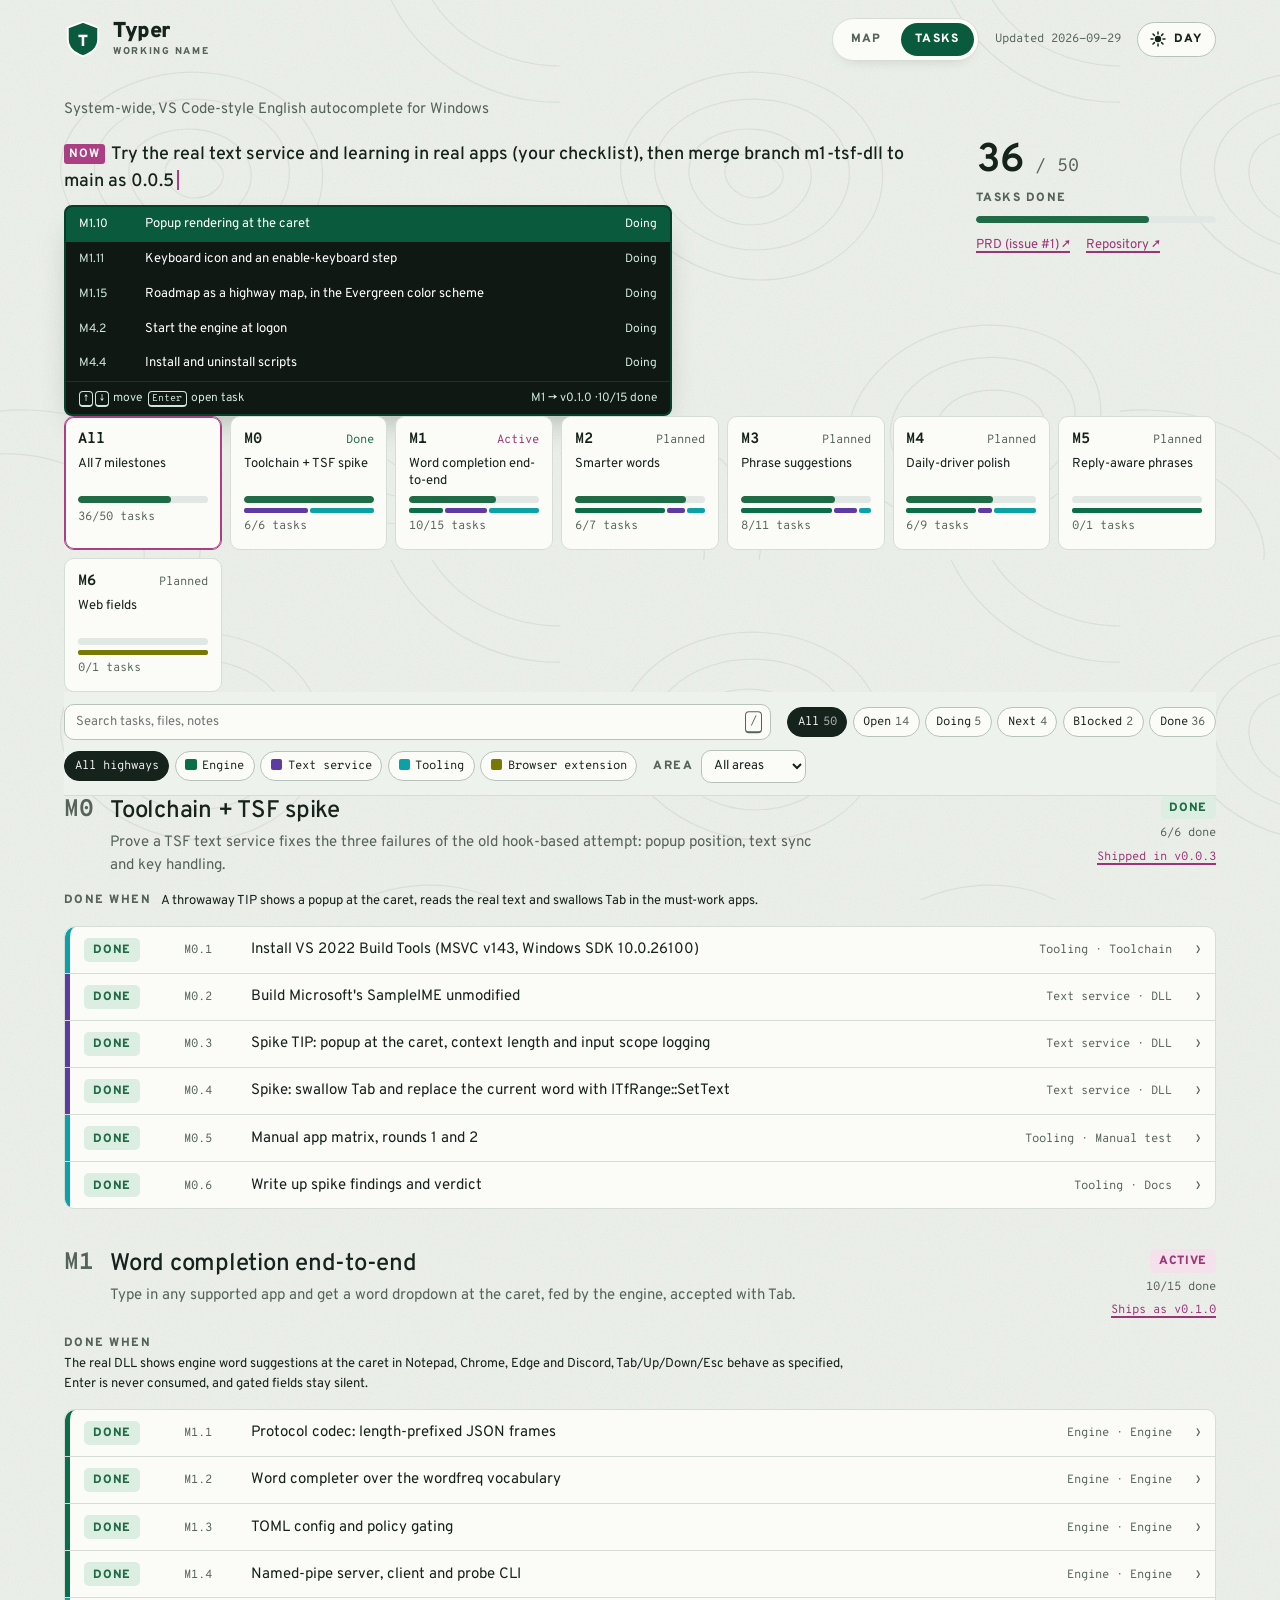
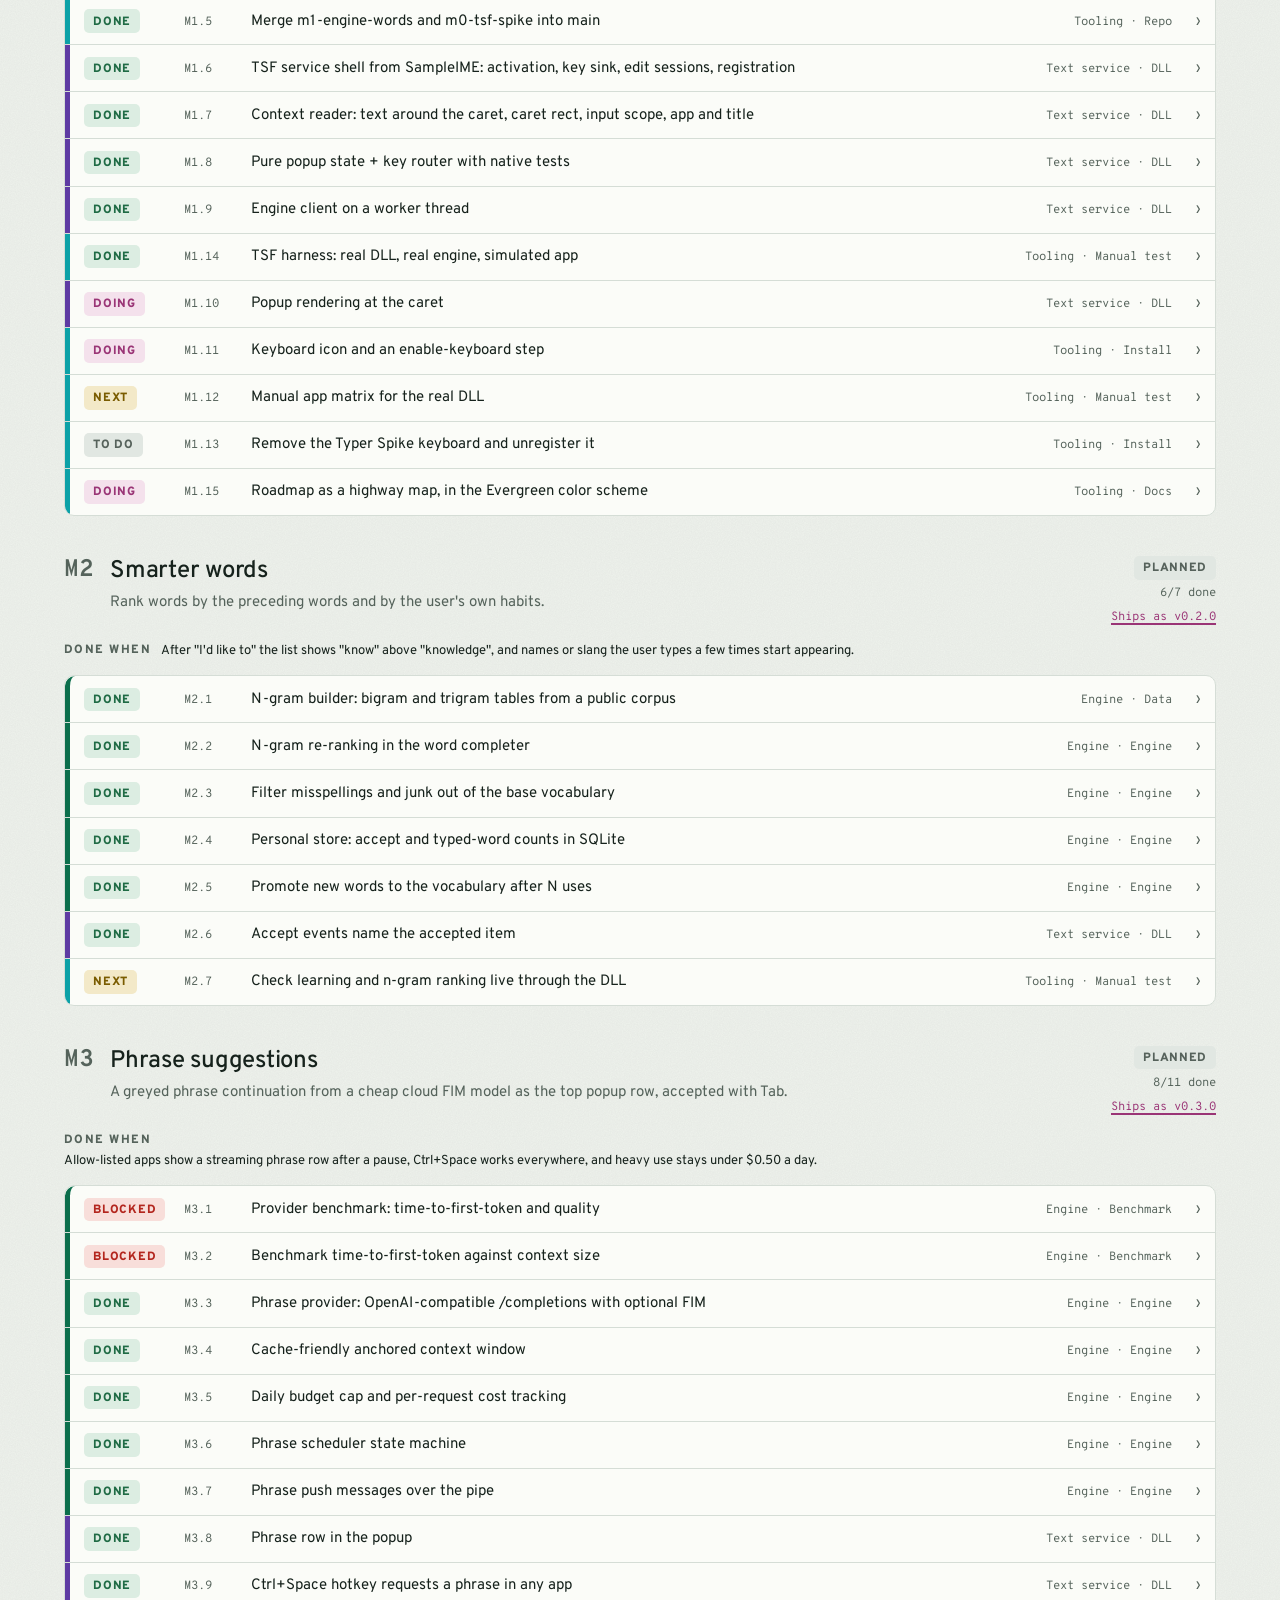
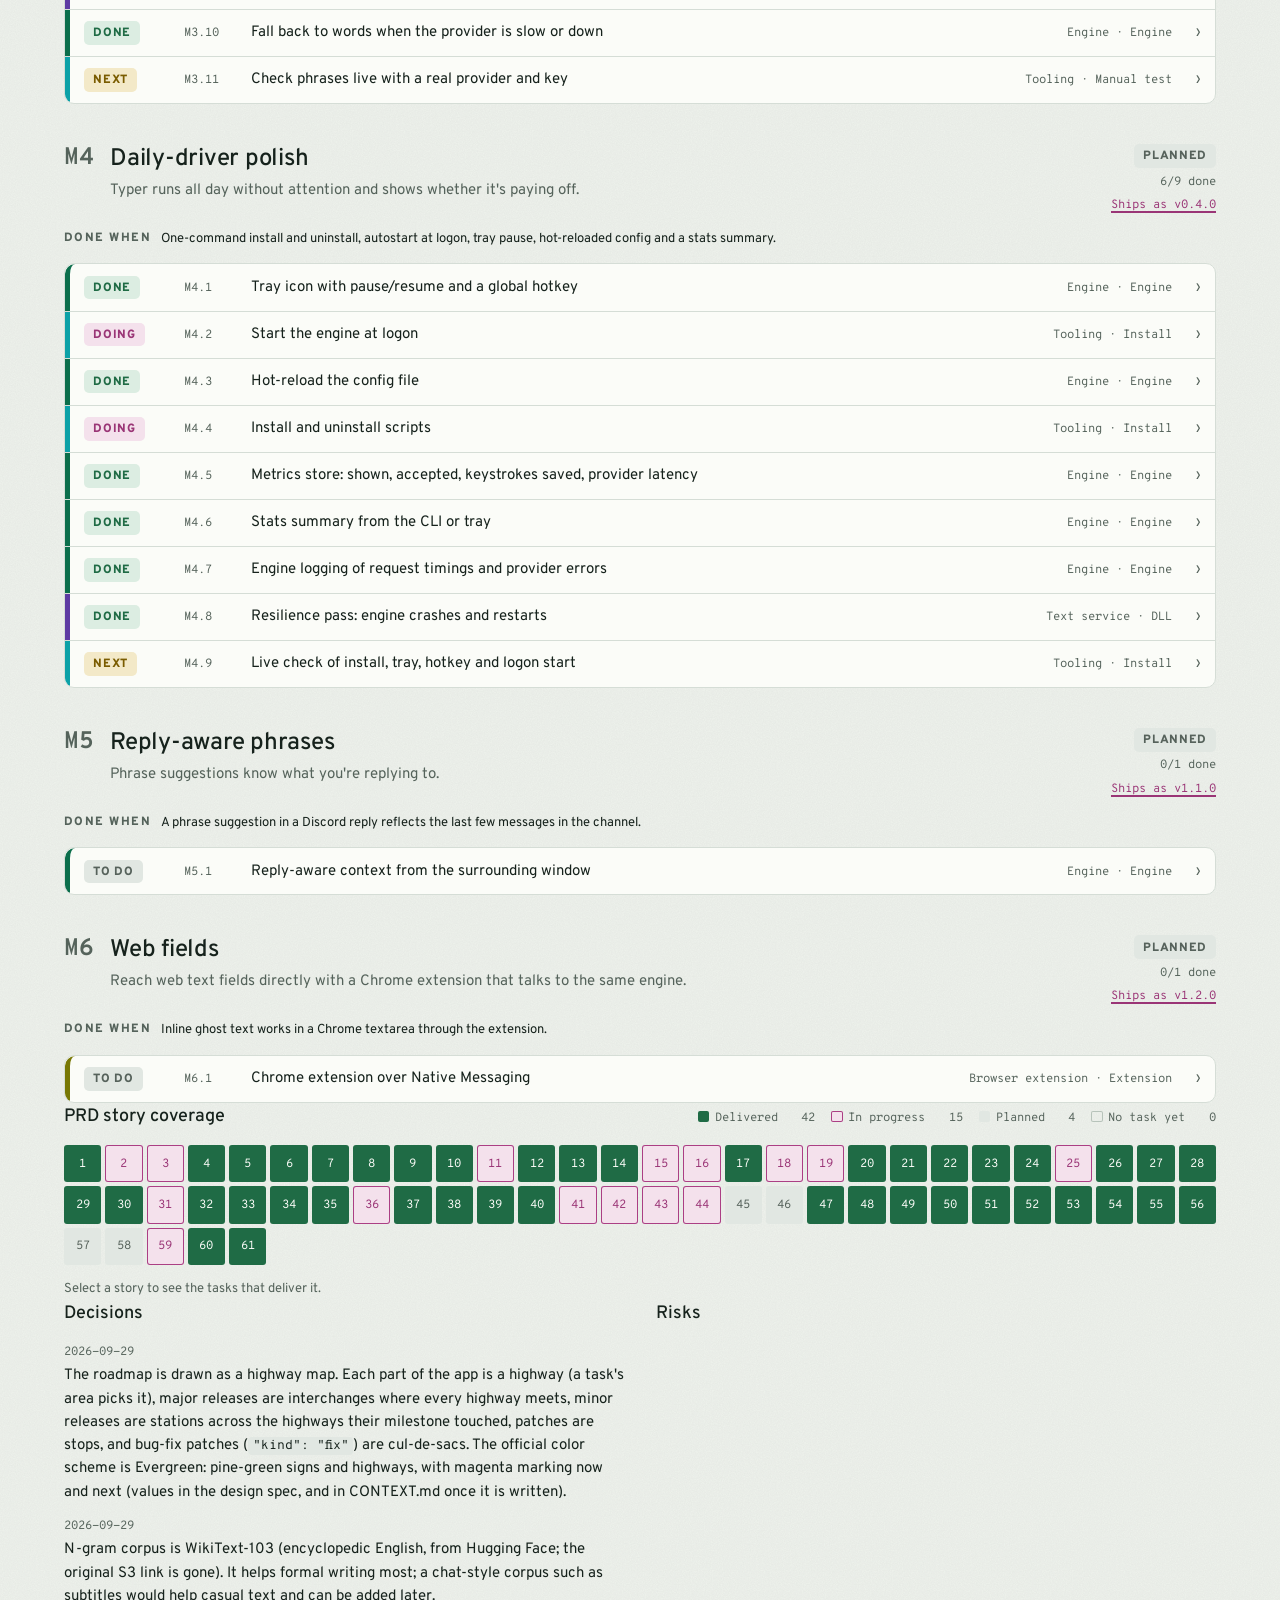
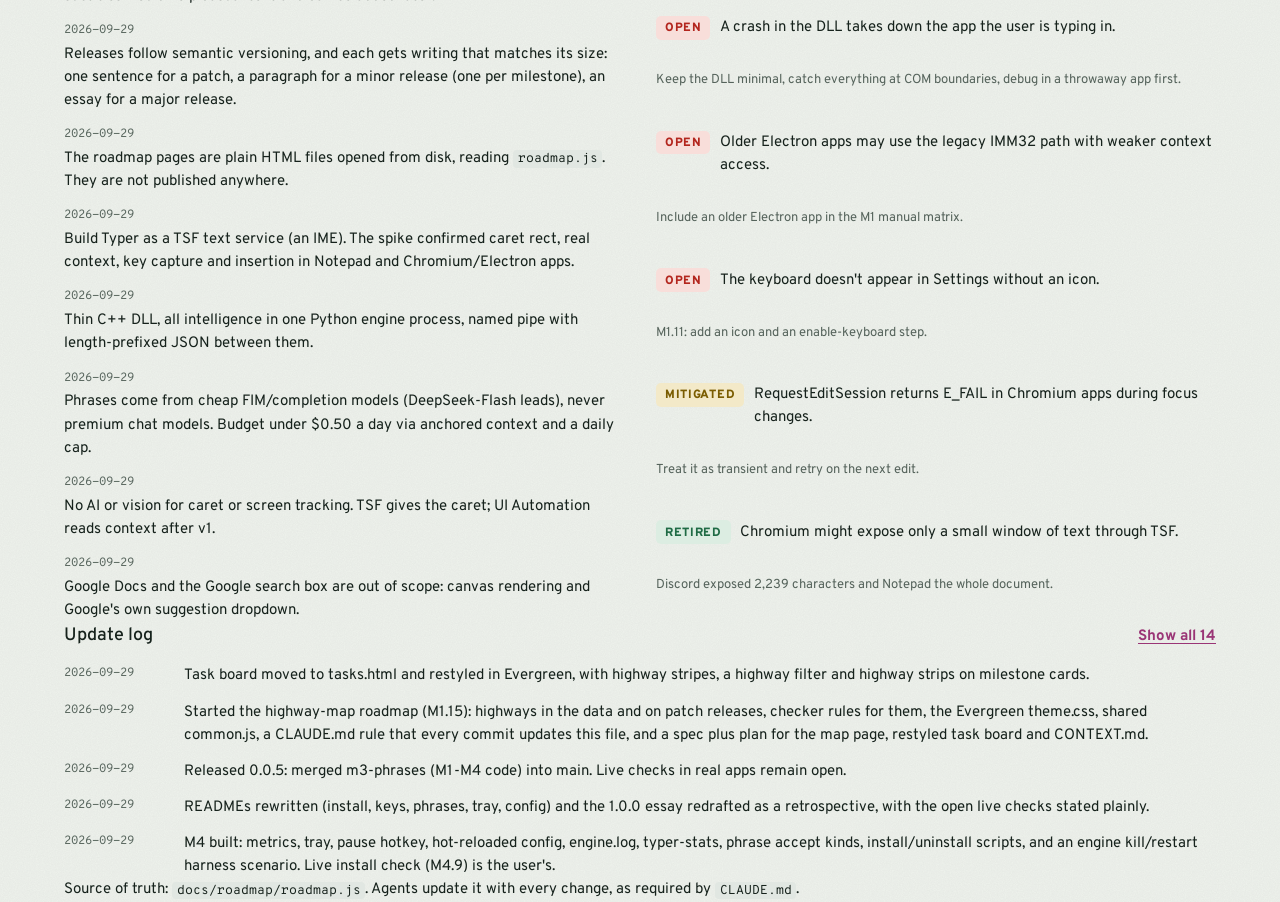
==== docs/roadmap/tasks.html @ 28b57920 "Roadmap: task board moves to tasks.html, restyled in Evergreen Co-Authored-By: Claude Sonnet 5.5 <no" ====
<!doctype html>
<html lang="en">
<head>
<meta charset="utf-8">
<meta name="viewport" content="width=device-width, initial-scale=1">
<title>Typer Tasks</title>
<link rel="preconnect" href="https://fonts.googleapis.com">
<link rel="preconnect" href="https://fonts.gstatic.com" crossorigin>
<link rel="stylesheet" href="https://fonts.googleapis.com/css2?family=Fraunces:ital,opsz,wght@0,9..144,400;0,9..144,600;0,9..144,900;1,9..144,400;1,9..144,600&family=Overpass:ital,wght@0,400;0,600;0,700;0,800;0,900;1,800;1,900&family=Overpass+Mono:wght@400;600;700&display=swap">
<link rel="stylesheet" href="theme.css">
<style>
/* Layout: a caret line with a candidate-window popup ("what's next"), a milestone track that filters,
   sticky filters, milestone sections with expandable tasks, PRD story coverage, decisions/risks, update log. */

/* Hero */
.hero { display: grid; gap: 1.25rem; }
.tagline { color: var(--muted); max-width: 40rem; }
.hero-grid { display: grid; gap: 1.5rem; align-items: start; }
@media (min-width: 860px) { .hero-grid { grid-template-columns: minmax(0, 1fr) 15rem; gap: 3rem; } }
.now { min-width: 0; }
.caret-line { font-family: var(--display); font-size: var(--fs-l); line-height: 1.5; font-weight: 500; }
.now-lbl { display: inline-block; font-size: var(--fs-xs); letter-spacing: .06em; text-transform: uppercase; color: var(--on-accent); background: var(--accent); padding: .1em .45em; border-radius: 3px; margin-right: .5em; vertical-align: .2em; font-weight: 700; }
.caret { display: inline-block; width: 2px; height: 1.1em; background: var(--accent); vertical-align: -.18em; margin-left: 3px; animation: blink 1.06s steps(1) infinite; }
@keyframes blink { 50% { opacity: 0; } }
.pop { margin-top: .6rem; max-width: 38rem; background: var(--vms); color: var(--sign-ink); border: 2px solid var(--sign-deep); border-radius: 8px; box-shadow: 0 14px 32px -14px var(--shadow); font-family: var(--display); font-size: var(--fs-s); overflow: hidden; }
.pop-list { display: grid; }
.pop-row { display: grid; grid-template-columns: 3.4rem minmax(0, 1fr) auto; gap: .75rem; align-items: baseline; width: 100%; padding: .5rem .8rem; border: 0; background: transparent; color: var(--sign-ink); text-align: left; cursor: pointer; line-height: 1.45; }
.pop-row .pop-id, .pop-row .pop-st { color: var(--sign-dim); font-size: var(--fs-xs); }
.pop-row.hl { background: var(--sign); color: var(--sign-ink); }
.pop-row.hl .pop-id, .pop-row.hl .pop-st { color: var(--sign-ink); }
.pop-row:focus-visible { outline: 2px solid var(--sign-ink); outline-offset: -3px; }
.pop-foot { display: flex; flex-wrap: wrap; justify-content: space-between; gap: .25rem 1rem; padding: .4rem .8rem; border-top: 1px solid var(--sign-deep); color: var(--sign-dim); font-size: var(--fs-xs); }
.pop-foot kbd { margin-right: .15em; }
.pop-empty { padding: .6rem .8rem; color: var(--sign-dim); }
.overall { display: grid; gap: .5rem; }
.big { font-family: var(--mono); font-size: 2.5rem; font-weight: 700; line-height: 1; letter-spacing: -.03em; }
.big .of { font-size: var(--fs-l); color: var(--muted); font-weight: 400; letter-spacing: 0; }
.links { display: flex; flex-wrap: wrap; gap: .25rem 1rem; font-size: var(--fs-s); padding-top: .25rem; }

/* Milestone track */
.track { display: grid; grid-template-columns: repeat(auto-fill, minmax(9.75rem, 1fr)); gap: .5rem; }
.trk { display: grid; gap: .3rem; align-content: start; text-align: left; padding: .7rem .8rem .8rem; background: var(--surface); border: 1px solid var(--line); border-radius: var(--r); cursor: pointer; min-width: 0; }
.trk:hover { border-color: var(--line-strong); }
.trk[aria-pressed="true"] { border-color: var(--accent); box-shadow: inset 0 0 0 1px var(--accent); }
.trk-top { display: flex; justify-content: space-between; align-items: baseline; gap: .5rem; }
.trk-id { font-family: var(--mono); font-weight: 700; font-size: var(--fs-m); }
.trk-st { font-family: var(--mono); font-size: var(--fs-xs); }
.hw-strip { display:flex; gap:2px; height:5px; } .hw-strip i { border-radius:2px; }
.trk-title { font-size: var(--fs-s); line-height: 1.35; min-height: 2.7em; }
.trk-meta { font-family: var(--mono); font-size: var(--fs-xs); color: var(--muted); }
.st-active { color: var(--accent-ink); } .st-done { color: var(--ok); } .st-planned { color: var(--muted); }

/* Filters */
.filters { position: sticky; top: env(safe-area-inset-top, 0px); z-index: 5; background: var(--paper); padding-block: .75rem; border-bottom: 1px solid var(--line); display: flex; flex-wrap: wrap; gap: .6rem 1rem; align-items: center; }
.search { position: relative; flex: 1 1 14rem; min-width: 0; }
.search input { width: 100%; padding: .45rem 2.2rem .45rem .7rem; border: 1px solid var(--line-strong); border-radius: var(--r); background: var(--surface); color: var(--ink); font: inherit; font-size: var(--fs-s); }
.search kbd { position: absolute; right: .6rem; top: 50%; transform: translateY(-50%); color: var(--muted); font-size: var(--fs-xs); pointer-events: none; }
.chips { display: flex; flex-wrap: wrap; gap: .35rem; }
.chip { font-family: var(--mono); font-size: var(--fs-xs); padding: .3rem .6rem; border: 1px solid var(--line-strong); border-radius: 999px; background: var(--surface); cursor: pointer; }
.chip:hover { border-color: var(--muted); }
.chip[aria-pressed="true"] { background: var(--ink); color: var(--paper); border-color: var(--ink); }
.chip .sw { display:inline-block; width:.7rem; height:.7rem; border-radius:2px; margin-right:.35rem; vertical-align:-.05rem; }
.chip .n { opacity: .7; margin-left: .3em; }
.area { display: flex; align-items: center; gap: .5rem; }
.area select { font: inherit; font-size: var(--fs-s); padding: .4rem .5rem; border: 1px solid var(--line-strong); border-radius: var(--r); background: var(--surface); color: var(--ink); }
.story-chip { font-family: var(--mono); font-size: var(--fs-xs); display: inline-flex; gap: .4rem; align-items: center; padding: .3rem .4rem .3rem .6rem; border-radius: 999px; background: var(--accent-soft); color: var(--accent-ink); }
.story-chip button { border: 0; background: transparent; color: inherit; cursor: pointer; padding: 0 .2rem; font-size: var(--fs-s); line-height: 1; }

/* Milestone sections and tasks */
#tasks { display: grid; gap: 2.5rem; scroll-margin-top: 6rem; }
.ms { display: grid; gap: .9rem; }
.ms-head { display: grid; grid-template-columns: auto minmax(0, 1fr) auto; gap: .25rem 1rem; align-items: start; }
.ms-id { font-family: var(--mono); font-weight: 700; font-size: var(--fs-xl); line-height: 1.2; color: var(--muted); }
.ms-head h2 { font-family: var(--display); font-size: var(--fs-xl); font-weight: 500; line-height: 1.25; letter-spacing: -.01em; }
.goal { color: var(--muted); max-width: 44rem; margin-top: .3rem; }
.ms-side { display: grid; justify-items: end; gap: .3rem; }
.ms-side .pill { justify-self: end; }
.count, .ver-link { font-family: var(--mono); font-size: var(--fs-xs); color: var(--muted); font-variant-numeric: tabular-nums; }
.ver-link { color: var(--accent-ink); }
.done-when { font-size: var(--fs-s); max-width: 50rem; display: flex; flex-wrap: wrap; gap: .1rem .6rem; }
@media (max-width: 600px) { .ms-head { grid-template-columns: minmax(0, 1fr) auto; } .ms-id { grid-column: 1 / -1; } }
.tasks { list-style: none; margin: 0; padding: 0; background: var(--surface); border: 1px solid var(--line); border-radius: var(--r); overflow: hidden; }
.tasks > li + li { border-top: 1px solid var(--line); }
.task summary { list-style: none; cursor: pointer; display: grid; grid-template-columns: 5.4rem 3.4rem minmax(0, 1fr) auto 1rem; grid-template-areas: "pill id title area chev"; gap: .8rem; align-items: baseline; padding: .7rem .9rem; }
.task summary::-webkit-details-marker { display: none; }
.task summary:hover { background: var(--paper); }
.task summary:focus-visible { outline-offset: -3px; }
.task .pill { grid-area: pill; }
.t-id { grid-area: id; font-family: var(--mono); font-size: var(--fs-xs); color: var(--muted); }
.t-title { grid-area: title; min-width: 0; }
.t-area { grid-area: area; font-family: var(--mono); font-size: var(--fs-xs); color: var(--muted); white-space: nowrap; }
.chev { grid-area: chev; color: var(--muted); font-family: var(--display); transition: transform .15s ease; justify-self: end; }
.task[open] .chev { transform: rotate(90deg); }
.task[open] summary .t-title { font-weight: 700; }
.task.is-dropped .t-title { text-decoration: line-through; color: var(--muted); }
@media (max-width: 600px) {
  .task summary { grid-template-columns: auto auto minmax(0, 1fr) 1rem; grid-template-areas: "pill id area chev" "title title title title"; row-gap: .35rem; }
  .t-area { justify-self: end; }
}
.task { border-left: 5px solid var(--hw); }
.tasks > li:first-child .task { border-top-left-radius: var(--r); }
.t-body { display: grid; gap: .7rem; padding: .1rem .9rem 1rem; margin-left: calc(5.4rem + .8rem); max-width: 48rem; }
@media (max-width: 600px) { .t-body { margin-left: 0; } }
.t-row { display: grid; gap: .3rem; }
.st-list { list-style: none; margin: 0; padding: 0; display: grid; gap: .2rem; font-size: var(--fs-s); }
.st-link { border: 0; background: transparent; color: var(--accent-ink); cursor: pointer; padding: 0; font-family: var(--mono); font-size: var(--fs-xs); text-decoration: underline; text-underline-offset: 2px; }
.refs { display: flex; flex-wrap: wrap; gap: .35rem; font-size: var(--fs-s); }
.empty { padding: 1.5rem; background: var(--surface); border: 1px dashed var(--line-strong); border-radius: var(--r); color: var(--muted); }

/* Coverage */
.block { display: grid; gap: .9rem; }
.block h2 { font-family: var(--display); font-size: var(--fs-l); font-weight: 500; }
.block-head { display: flex; flex-wrap: wrap; justify-content: space-between; align-items: baseline; gap: .5rem 1.5rem; }
.legend { display: flex; flex-wrap: wrap; gap: .3rem 1rem; font-size: var(--fs-xs); color: var(--muted); font-family: var(--mono); }
.legend span::before { content: ""; display: inline-block; width: .7rem; height: .7rem; border-radius: 2px; margin-right: .35rem; vertical-align: -.05rem; }
.lg-done::before { background: var(--ok); } .lg-partial::before { background: var(--accent-soft); box-shadow: inset 0 0 0 1px var(--accent); }
.lg-planned::before { background: var(--todo-soft); } .lg-none::before { box-shadow: inset 0 0 0 1px var(--line-strong); }
.cells { display: grid; grid-template-columns: repeat(auto-fill, minmax(2.25rem, 1fr)); gap: 4px; }
.cell { aspect-ratio: 1; max-width: 100%; border: 0; border-radius: 3px; font-family: var(--mono); font-size: var(--fs-xs); cursor: pointer; font-variant-numeric: tabular-nums; }
.c-done { background: var(--ok); color: var(--surface); }
.c-partial { background: var(--accent-soft); color: var(--accent-ink); box-shadow: inset 0 0 0 1px var(--accent); }
.c-planned { background: var(--todo-soft); color: var(--todo); }
.c-none { background: transparent; color: var(--muted); box-shadow: inset 0 0 0 1px var(--line-strong); }
.cell.sel { outline: 2px solid var(--ink); outline-offset: 1px; }
.cell-info { font-size: var(--fs-s); min-height: 1.6em; color: var(--muted); }
.cell-info strong { color: var(--ink); }

/* Decisions, risks, log */
.two { display: grid; gap: 2rem; }
@media (min-width: 860px) { .two { grid-template-columns: 1fr 1fr; } }
.plain { list-style: none; margin: 0; padding: 0; display: grid; gap: .8rem; }
.plain li { display: grid; gap: .2rem; min-width: 0; }
.plain time { font-family: var(--mono); font-size: var(--fs-xs); color: var(--muted); }
.risk-top { display: flex; gap: .6rem; align-items: baseline; }
.mit { font-size: var(--fs-s); color: var(--muted); }
.log li { grid-template-columns: 6.5rem minmax(0, 1fr); gap: 1rem; }
@media (max-width: 600px) { .log li { grid-template-columns: 1fr; gap: .1rem; } }
</style>
</head>
<body>
<div class="wrap">
  <header class="hero">
    <div class="topbar">
      <a class="brand" href="index.html" aria-label="Typer roadmap, map">
        <svg class="brand-mark" viewBox="0 0 40 40" aria-hidden="true"><path d="M20 2 36 8v12c0 9-7 15-16 18C11 35 4 29 4 20V8Z" style="fill:var(--sign);stroke:var(--sign-ink);stroke-width:2"/><text x="20" y="27" text-anchor="middle" style="fill:var(--sign-ink);font:900 17px var(--display)">T</text></svg>
        <span class="brand-word">Typer<small>working name</small></span>
      </a>
      <div class="topbar-side">
        <nav class="pages" aria-label="Roadmap pages"><a href="index.html">Map</a><a href="tasks.html" aria-current="page">Tasks</a></nav>
        <p class="meta">Updated <time id="updated">…</time></p>
        <button type="button" class="theme-btn" id="theme"></button>
      </div>
    </div>
    <p class="tagline" id="tagline">System-wide, VS Code-style English autocomplete for Windows</p>
    <div class="hero-grid">
      <div class="now">
        <p class="caret-line"><span class="now-lbl">Now</span><span id="now-text">Loading the roadmap</span><span class="caret" aria-hidden="true"></span></p>
        <div class="pop" role="group" aria-label="Up next">
          <div class="pop-list" id="pop-list"><p class="pop-empty">Loading…</p></div>
          <div class="pop-foot"><span><kbd>↑</kbd><kbd>↓</kbd> move &nbsp;<kbd>Enter</kbd> open task</span><span id="pop-ms"></span></div>
        </div>
      </div>
      <aside class="overall" aria-label="Overall progress">
        <p class="big num"><span id="done-n">–</span><span class="of"> / <span id="total-n">–</span></span></p>
        <p class="lbl">Tasks done</p>
        <div class="meter"><i id="overall-bar"></i></div>
        <p class="links"><a id="prd" href="https://github.com/notnotnotnoone/typer/issues/1" target="_blank" rel="noopener">PRD (issue #1) ↗</a><a id="repo" href="https://github.com/notnotnotnoone/typer" target="_blank" rel="noopener">Repository ↗</a></p>
      </aside>
    </div>
  </header>

  <nav class="track" id="track" aria-label="Milestones"></nav>

  <div class="filters" role="search">
    <label class="search"><input id="q" type="search" placeholder="Search tasks, files, notes" autocomplete="off" aria-label="Search tasks"><kbd>/</kbd></label>
    <div class="chips" id="status-chips" aria-label="Filter by status"></div>
    <div class="chips" id="hw-chips" aria-label="Filter by highway"></div>
    <label class="area"><span class="lbl">Area</span><select id="area"></select></label>
    <span id="story-filter"></span>
  </div>

  <main id="tasks" aria-live="polite"><p class="empty">Loading tasks…</p></main>

  <section class="block" aria-labelledby="cov-h">
    <div class="block-head">
      <h2 id="cov-h">PRD story coverage</h2>
      <div class="legend" id="legend"></div>
    </div>
    <div class="cells" id="cells"></div>
    <p class="cell-info" id="cell-info" aria-live="polite">Select a story to see the tasks that deliver it.</p>
  </section>

  <div class="two">
    <section class="block" aria-labelledby="dec-h"><h2 id="dec-h">Decisions</h2><ul class="plain" id="decisions"></ul></section>
    <section class="block" aria-labelledby="risk-h"><h2 id="risk-h">Risks</h2><ul class="plain" id="risks"></ul></section>
  </div>

  <section class="block" aria-labelledby="log-h">
    <div class="block-head"><h2 id="log-h">Update log</h2><button type="button" class="linkish" id="log-toggle" hidden></button></div>
    <ul class="plain log" id="log"></ul>
  </section>

  <footer>Source of truth: <code>docs/roadmap/roadmap.js</code>. Agents update it with every change, as required by <code>CLAUDE.md</code>.</footer>
</div>

<script src="roadmap.js"></script>
<script src="common.js"></script>
<script>
(() => {
  const STATUS = {
    doing: { label: "Doing", rank: 0 }, next: { label: "Next", rank: 1 }, blocked: { label: "Blocked", rank: 2 },
    todo: { label: "To do", rank: 3 }, done: { label: "Done", rank: 4 }, dropped: { label: "Dropped", rank: 5 },
  };
  const MS_STATUS = { active: "Active", done: "Done", planned: "Planned" };
  const RISK = { open: "Open", mitigated: "Mitigated", retired: "Retired" };
  const AREA = { engine: "Engine", dll: "DLL", install: "Install", test: "Manual test", bench: "Benchmark", data: "Data",
    docs: "Docs", repo: "Repo", toolchain: "Toolchain", extension: "Extension" };
  const COVER = { done: "Delivered", partial: "In progress", planned: "Planned", none: "No task yet" };
  const FILTERS = [["all", "All"], ["open", "Open"], ["doing", "Doing"], ["next", "Next"], ["blocked", "Blocked"], ["done", "Done"]];
  const STORE = "typer-roadmap:view";
  const LOG_SHOWN = 5;
  const reduced = matchMedia("(prefers-reduced-motion: reduce)").matches;

  const $ = (s) => document.querySelector(s);
  const esc = (s) => String(s ?? "").replace(/[&<>"']/g, (c) => ({ "&": "&amp;", "<": "&lt;", ">": "&gt;", '"': "&quot;", "'": "&#39;" })[c]);
  const rich = (s) => esc(s).replace(/`([^`]+)`/g, "<code>$1</code>");
  const areaName = (a) => AREA[a] || a;

  const data = window.TYPER_ROADMAP;
  if (!data) {
    $("#tasks").innerHTML = `<div class="error"><strong>Couldn't load roadmap.js.</strong>
      <p>It must sit next to this page. If it's there, it probably has a syntax error: run <code>python scripts/check_roadmap.py</code> to find it.</p></div>`;
    $("#now-text").textContent = "Roadmap data unavailable";
    $("#pop-list").innerHTML = `<p class="pop-empty">No data.</p>`;
    return;
  }

  let tasks = [], byStory = {};
  const releaseFor = {};
  const opened = new Set();
  const view = { ms: "all", status: "all", area: "all", hw: "all", q: "", story: null };
  let logAll = false;

  try { Object.assign(view, JSON.parse(localStorage.getItem(STORE)) || {}); } catch {}
  view.q = ""; view.story = null;
  const save = () => { try { localStorage.setItem(STORE, JSON.stringify({ ms: view.ms, status: view.status, area: view.area, hw: view.hw })); } catch {} };

  const progress = (list) => {
    const live = list.filter((t) => t.status !== "dropped");
    return { done: live.filter((t) => t.status === "done").length, total: live.length };
  };
  const byRank = (a, b) => STATUS[a.status].rank - STATUS[b.status].rank;

  function index() {
    for (const m of data.milestones) for (const t of m.tasks) {
      t.ms = m; t.stories = t.stories || []; tasks.push(t);
      for (const n of t.stories) (byStory[n] ||= []).push(t);
    }
    for (const r of data.releases || []) if (r.milestone) releaseFor[r.milestone] = r;
    if (view.ms !== "all" && !data.milestones.some((m) => m.id === view.ms)) view.ms = "all";
    if (!FILTERS.some(([k]) => k === view.status)) view.status = "all";
    if (view.area !== "all" && !tasks.some((t) => t.area === view.area)) view.area = "all";
    if (view.hw !== "all" && !RM.hwById[view.hw]) view.hw = "all";
  }

  function matches(t, ignoreStatus) {
    if (view.ms !== "all" && t.ms.id !== view.ms) return false;
    if (view.area !== "all" && t.area !== view.area) return false;
    if (view.hw !== "all" && (!t.hw || t.hw.id !== view.hw)) return false;
    if (view.story != null && !t.stories.includes(view.story)) return false;
    if (!ignoreStatus) {
      if (view.status === "open") { if (t.status === "done" || t.status === "dropped") return false; }
      else if (view.status !== "all" && t.status !== view.status) return false;
    }
    if (view.q) {
      const hay = [t.id, t.title, t.notes, (t.refs || []).join(" "), areaName(t.area), t.ms.title].join(" ").toLowerCase();
      if (!view.q.toLowerCase().split(/\s+/).filter(Boolean).every((w) => hay.includes(w))) return false;
    }
    return true;
  }

  function renderHero() {
    const p = progress(tasks);
    $("#updated").textContent = data.updated;
    $("#updated").setAttribute("datetime", data.updated);
    if (data.tagline) $("#tagline").textContent = data.tagline;
    $("#now-text").textContent = data.now;
    $("#done-n").textContent = p.done;
    $("#total-n").textContent = p.total;
    $("#overall-bar").style.width = (p.total ? (p.done / p.total) * 100 : 0) + "%";
    if (data.prd) $("#prd").href = data.prd;
    if (data.repo) $("#repo").href = data.repo;

    const active = data.milestones.find((m) => m.status === "active");
    const queue = tasks.filter((t) => ["doing", "next", "blocked"].includes(t.status)).sort(byRank);
    if (active) for (const t of active.tasks) if (queue.length < 5 && t.status === "todo") queue.push(t);
    const rows = queue.slice(0, 5);
    $("#pop-list").innerHTML = rows.length
      ? rows.map((t, i) => `<button type="button" class="pop-row${i === 0 ? " hl" : ""}" data-task="${esc(t.id)}"><span class="pop-id">${esc(t.id)}</span><span>${esc(t.title)}</span><span class="pop-st">${STATUS[t.status].label}</span></button>`).join("")
      : `<p class="pop-empty">Nothing queued. Add tasks with status "next".</p>`;
    if (active) {
      const ap = progress(active.tasks);
      const rel = releaseFor[active.id];
      $("#pop-ms").textContent = `${active.id}${rel ? " → v" + rel.version : ""} · ${ap.done}/${ap.total} done`;
    }
  }

  const strip = (m) => `<span class="hw-strip">${RM.highways.map((h) => { const n = RM.live(RM.tasksOn(m, h.id)).length; return n ? `<i style="flex:${n};background:${RM.hwColor(h.id)}" title="${esc(h.title)}: ${n}"></i>` : ""; }).join("")}</span>`;

  function renderTrack() {
    const all = progress(tasks);
    const card = (key, id, st, stLabel, title, p, m) => `
      <button type="button" class="trk" data-ms="${esc(key)}" aria-pressed="${view.ms === key}">
        <span class="trk-top"><span class="trk-id">${esc(id)}</span><span class="trk-st st-${st}">${esc(stLabel)}</span></span>
        <span class="trk-title">${esc(title)}</span>
        <span class="meter"><i style="width:${p.total ? (p.done / p.total) * 100 : 0}%"></i></span>
        ${m ? strip(m) : ""}
        <span class="trk-meta num">${p.done}/${p.total} tasks</span>
      </button>`;
    $("#track").innerHTML = card("all", "All", "planned", "", `All ${data.milestones.length} milestones`, all)
      + data.milestones.map((m) => card(m.id, m.id, m.status, MS_STATUS[m.status] || m.status, m.title, progress(m.tasks), m)).join("");
  }

  function renderFilters() {
    const pool = tasks.filter((t) => matches(t, true));
    const count = (k) => k === "all" ? pool.length
      : k === "open" ? pool.filter((t) => t.status !== "done" && t.status !== "dropped").length
      : pool.filter((t) => t.status === k).length;
    $("#status-chips").innerHTML = FILTERS
      .filter(([k]) => k === "all" || k === "open" || count(k) > 0 || view.status === k)
      .map(([k, label]) => `<button type="button" class="chip" data-status="${k}" aria-pressed="${view.status === k}">${label}<span class="n num">${count(k)}</span></button>`).join("");

    $("#hw-chips").innerHTML = [["all", "All highways"], ...RM.highways.map((h) => [h.id, h.title])]
      .map(([k, label]) => `<button type="button" class="chip" data-hw="${k}" aria-pressed="${view.hw === k}">${k === "all" ? "" : `<i class="sw" style="background:${RM.hwColor(k)}"></i>`}${esc(label)}</button>`).join("");

    const areas = [...new Set(tasks.map((t) => t.area))].sort((a, b) => areaName(a).localeCompare(areaName(b)));
    $("#area").innerHTML = `<option value="all">All areas</option>` + areas.map((a) => `<option value="${esc(a)}">${esc(areaName(a))}</option>`).join("");
    $("#area").value = view.area;

    $("#story-filter").innerHTML = view.story == null ? ""
      : `<span class="story-chip">Story #${view.story}: ${esc(data.stories[view.story])}<button type="button" data-clear-story aria-label="Clear story filter">×</button></span>`;
  }

  function refHtml(r) {
    return /^https?:\/\//.test(r) ? `<a href="${esc(r)}" target="_blank" rel="noopener">${esc(r)} ↗</a>` : `<code>${esc(r)}</code>`;
  }

  function taskRow(t) {
    const stories = t.stories.length ? `<div class="t-row"><span class="lbl">PRD stories</span><ul class="st-list">${t.stories.map((n) =>
      `<li><button type="button" class="st-link" data-story="${n}">#${n}</button> ${esc(data.stories[n] || "Unknown story")}</li>`).join("")}</ul></div>` : "";
    const refs = t.refs && t.refs.length ? `<div class="t-row"><span class="lbl">Where</span><span class="refs">${t.refs.map(refHtml).join("")}</span></div>` : "";
    const body = (t.notes ? `<p>${rich(t.notes)}</p>` : "") + stories + refs;
    return `<li><details class="task${t.status === "dropped" ? " is-dropped" : ""}" id="${esc(t.id)}" style="--hw:${t.hw ? RM.hwColor(t.hw.id) : 'var(--line-strong)'}"${opened.has(t.id) ? " open" : ""}>
      <summary><span class="pill s-${esc(t.status)}">${esc(STATUS[t.status]?.label || t.status)}</span><span class="t-id">${esc(t.id)}</span><span class="t-title">${rich(t.title)}</span><span class="t-area">${esc(t.hw ? t.hw.title : "")} · ${esc(areaName(t.area))}</span><span class="chev" aria-hidden="true">›</span></summary>
      <div class="t-body">${body || `<p class="mit">No notes yet.</p>`}</div>
    </details></li>`;
  }

  function renderTasks() {
    const html = data.milestones.map((m) => {
      const list = m.tasks.filter((t) => matches(t));
      if (!list.length) return "";
      const p = progress(m.tasks);
      const rel = releaseFor[m.id];
      return `<section class="ms" aria-labelledby="h-${esc(m.id)}">
        <header class="ms-head">
          <span class="ms-id">${esc(m.id)}</span>
          <div><h2 id="h-${esc(m.id)}">${esc(m.title)}</h2><p class="goal">${rich(m.goal)}</p></div>
          <div class="ms-side"><span class="pill m-${esc(m.status)}">${esc(MS_STATUS[m.status] || m.status)}</span><span class="count">${p.done}/${p.total} done</span>${rel ? `<a class="ver-link" href="index.html#v${esc(rel.version)}">${rel.status === "released" ? "Shipped in" : "Ships as"} v${esc(rel.version)}</a>` : ""}</div>
        </header>
        <p class="done-when"><span class="lbl">Done when</span><span>${rich(m.done_when)}</span></p>
        <ol class="tasks">${list.map(taskRow).join("")}</ol>
      </section>`;
    }).join("");
    $("#tasks").innerHTML = html || `<p class="empty">No tasks match these filters. <button type="button" class="linkish" data-reset>Clear filters</button></p>`;
  }

  function storyState(n) {
    const live = (byStory[n] || []).filter((t) => t.status !== "dropped");
    if (!live.length) return "none";
    if (live.every((t) => t.status === "done")) return "done";
    if (live.some((t) => t.status === "done" || t.status === "doing")) return "partial";
    return "planned";
  }

  function storyInfo(n) {
    const live = (byStory[n] || []).filter((t) => t.status !== "dropped");
    const by = live.length ? " · " + live.map((t) => `${esc(t.id)} (${STATUS[t.status].label.toLowerCase()})`).join(", ") : " · no task covers it yet";
    return `<strong>#${n} ${esc(data.stories[n])}</strong> · ${COVER[storyState(n)]}${by}`;
  }

  function renderCoverage() {
    const nums = Object.keys(data.stories).map(Number).sort((a, b) => a - b);
    const tally = { done: 0, partial: 0, planned: 0, none: 0 };
    for (const n of nums) tally[storyState(n)]++;
    $("#legend").innerHTML = Object.keys(tally).map((k) => `<span class="lg-${k}">${COVER[k]} <span class="num">${tally[k]}</span></span>`).join("");
    $("#cells").innerHTML = nums.map((n) => {
      const st = storyState(n);
      return `<button type="button" class="cell c-${st}${view.story === n ? " sel" : ""}" data-story="${n}" data-cell aria-pressed="${view.story === n}" aria-label="Story ${n}: ${esc(data.stories[n])}. ${COVER[st]}" title="#${n} ${esc(data.stories[n])}">${n}</button>`;
    }).join("");
    if (view.story != null) $("#cell-info").innerHTML = storyInfo(view.story);
  }

  function renderNotes() {
    $("#decisions").innerHTML = (data.decisions || []).map((d) => `<li><time datetime="${esc(d.date)}">${esc(d.date)}</time><span>${rich(d.text)}</span></li>`).join("") || `<li class="mit">None recorded.</li>`;
    const order = { open: 0, mitigated: 1, retired: 2 };
    $("#risks").innerHTML = [...(data.risks || [])].sort((a, b) => (order[a.status] ?? 3) - (order[b.status] ?? 3)).map((r) =>
      `<li><span class="risk-top"><span class="pill r-${esc(r.status)}">${esc(RISK[r.status] || r.status)}</span><span>${rich(r.text)}</span></span>${r.mitigation ? `<span class="mit">${rich(r.mitigation)}</span>` : ""}</li>`).join("") || `<li class="mit">None recorded.</li>`;
    const log = data.log || [];
    $("#log").innerHTML = (logAll ? log : log.slice(0, LOG_SHOWN)).map((e) =>
      `<li><time datetime="${esc(e.date)}">${esc(e.date)}</time><span>${rich(e.text)}</span></li>`).join("");
    const toggle = $("#log-toggle");
    toggle.hidden = log.length <= LOG_SHOWN;
    toggle.textContent = logAll ? "Show recent" : `Show all ${log.length}`;
  }

  function withFocus(fn) {
    const a = document.activeElement;
    const key = a && ["ms", "status", "story", "task"].map((k) => a.dataset && a.dataset[k] != null ? `[data-${k}="${a.dataset[k]}"]` : "").find(Boolean);
    const inCells = a && a.hasAttribute && a.hasAttribute("data-cell");
    fn();
    if (key) { const el = document.querySelector((inCells ? "[data-cell]" : "") + key); if (el) el.focus({ preventScroll: true }); }
  }

  function renderView() { withFocus(() => { renderTrack(); renderFilters(); renderTasks(); renderCoverage(); }); }

  function openTask(id) {
    const t = tasks.find((x) => x.id === id);
    if (!t) return;
    if (!matches(t)) { view.ms = "all"; view.status = "all"; view.area = "all"; view.hw = "all"; view.q = ""; view.story = null; $("#q").value = ""; save(); }
    opened.add(id);
    renderView();
    const el = document.getElementById(id);
    if (!el) return;
    el.open = true;
    el.scrollIntoView({ behavior: reduced ? "auto" : "smooth", block: "center" });
    el.querySelector("summary").focus({ preventScroll: true });
  }

  function applyHash() {
    const h = decodeURIComponent(location.hash.slice(1));
    if (!h) return;
    if (tasks.some((t) => t.id === h)) openTask(h);
    else if (data.milestones.some((m) => m.id === h)) { view.ms = h; view.status = "all"; renderView(); }
  }

  document.addEventListener("click", (e) => {
    const el = e.target.closest("[data-ms],[data-status],[data-hw],[data-task],[data-story],[data-reset],[data-clear-story],#log-toggle");
    if (!el) return;
    if (el.id === "log-toggle") { logAll = !logAll; renderNotes(); return; }
    if (el.dataset.task) { openTask(el.dataset.task); return; }
    if (el.dataset.ms) { view.ms = el.dataset.ms; save(); renderView(); return; }
    if (el.dataset.hw) { view.hw = el.dataset.hw; save(); renderView(); return; }
    if (el.dataset.status) { view.status = el.dataset.status; save(); renderView(); return; }
    if (el.hasAttribute("data-clear-story")) { view.story = null; renderView(); $("#cell-info").textContent = "Select a story to see the tasks that deliver it."; return; }
    if (el.hasAttribute("data-reset")) { Object.assign(view, { ms: "all", status: "all", area: "all", hw: "all", q: "", story: null }); $("#q").value = ""; save(); renderView(); return; }
    if (el.dataset.story) {
      const n = Number(el.dataset.story);
      view.story = view.story === n ? null : n;
      if (view.story != null) { view.ms = "all"; view.status = "all"; view.area = "all"; view.hw = "all"; }
      renderView();
      $("#cell-info").innerHTML = view.story != null ? storyInfo(view.story) : "Select a story to see the tasks that deliver it.";
      if (view.story != null && !el.hasAttribute("data-cell")) $("#tasks").scrollIntoView({ behavior: reduced ? "auto" : "smooth", block: "start" });
    }
  });

  document.addEventListener("toggle", (e) => {
    const d = e.target;
    if (!(d instanceof HTMLDetailsElement) || !d.id) return;
    d.open ? opened.add(d.id) : opened.delete(d.id);
  }, true);

  const cells = $("#cells");
  const showCell = (e) => { const c = e.target.closest("[data-cell]"); if (c) $("#cell-info").innerHTML = storyInfo(Number(c.dataset.story)); };
  cells.addEventListener("mouseover", showCell);
  cells.addEventListener("focusin", showCell);

  const pop = $("#pop-list");
  const highlight = (row) => { for (const r of pop.querySelectorAll(".pop-row")) r.classList.toggle("hl", r === row); };
  pop.addEventListener("mouseover", (e) => { const r = e.target.closest(".pop-row"); if (r) highlight(r); });
  pop.addEventListener("focusin", (e) => { const r = e.target.closest(".pop-row"); if (r) highlight(r); });
  pop.addEventListener("keydown", (e) => {
    if (e.key !== "ArrowDown" && e.key !== "ArrowUp") return;
    const rows = [...pop.querySelectorAll(".pop-row")];
    const i = rows.indexOf(document.activeElement);
    const next = rows[(i + (e.key === "ArrowDown" ? 1 : -1) + rows.length) % rows.length];
    if (next) { e.preventDefault(); next.focus(); }
  });

  $("#q").addEventListener("input", (e) => { view.q = e.target.value.trim(); renderFilters(); renderTasks(); });
  $("#q").addEventListener("keydown", (e) => { if (e.key === "Escape" && e.target.value) { e.target.value = ""; view.q = ""; renderFilters(); renderTasks(); } });
  $("#area").addEventListener("change", (e) => { view.area = e.target.value; save(); renderView(); });
  document.addEventListener("keydown", (e) => {
    if (e.key !== "/" || e.ctrlKey || e.metaKey || e.altKey) return;
    const tag = document.activeElement && document.activeElement.tagName;
    if (tag === "INPUT" || tag === "TEXTAREA" || tag === "SELECT") return;
    e.preventDefault(); $("#q").focus();
  });
  addEventListener("hashchange", applyHash);

  RM.bindThemeButton(document.getElementById("theme"));
  index();
  renderHero(); renderView(); renderNotes(); applyHash();
})();
</script>
</body>
</html>
---- docs/roadmap/theme.css ----
/* Evergreen: the official color scheme of the (still unnamed) Typer assistant. CONTEXT.md is the reference;
   keep the two in step. Highway colors and the accent were checked for color-blind separation with the
   dataviz validator (adjacent highways, and the accent against every highway) in both modes.
   Type: Overpass (road-sign lettering) for UI and display, Fraunces for release writing, Overpass Mono for ids. */
:root {
  --paper: #EEF2EC; --paper-2: #E3EAE1; --surface: #FBFCF8; --ink: #16221C; --muted: #55635B; --ghost: #626E67;
  --line: #D5DDD6; --line-strong: #B7C3BA;
  --sign: #0A5A3D; --sign-deep: #06402B; --sign-ink: #FFFFFF; --sign-dim: #CFE6DA;
  --hw-engine: #0B6E4B; --hw-tsf: #5E3BA3; --hw-tooling: #0CA1A7; --hw-browser: #787804;
  --accent: #AB3F84; --accent-ink: #9A3576; --accent-soft: #F4E1EC; --on-accent: #FFFFFF;
  --ok: #1F6B45; --ok-soft: #DCEDE2; --warn: #7A5C00; --warn-soft: #F3E9C8;
  --bad: #B3261E; --bad-soft: #F8DEDA; --todo: #56625B; --todo-soft: #E1E7E2;
  --vms: #101814; --vms-ink: #FF9ED2;
  --shadow: rgb(12 30 20 / .32);
  --topo-a: .07;
  color-scheme: light;
}
@media (prefers-color-scheme: dark) {
  :root:not([data-theme="light"]) {
    --paper: #0E1512; --paper-2: #121B17; --surface: #141C18; --ink: #E4EBE6; --muted: #97A69D; --ghost: #7F8C84;
    --line: #25302A; --line-strong: #34423A;
    --sign: #0F6B48; --sign-deep: #094A31; --sign-ink: #FFFFFF; --sign-dim: #BFE3CF;
    --hw-engine: #079461; --hw-tsf: #7553BD; --hw-tooling: #11A3A9; --hw-browser: #6C6C01;
    --accent: #C0188D; --accent-ink: #EE8FC6; --accent-soft: #3A1830; --on-accent: #FFFFFF;
    --ok: #5FCB8E; --ok-soft: #15301F; --warn: #E3C052; --warn-soft: #332A10;
    --bad: #FF8C7E; --bad-soft: #3A1916; --todo: #A5B0A9; --todo-soft: #1E2823;
    --vms: #060A08; --vms-ink: #FF8FCB;
    --shadow: rgb(0 0 0 / .65);
    --topo-a: .05;
    color-scheme: dark;
  }
}
:root[data-theme="dark"] {
  --paper: #0E1512; --paper-2: #121B17; --surface: #141C18; --ink: #E4EBE6; --muted: #97A69D; --ghost: #7F8C84;
  --line: #25302A; --line-strong: #34423A;
  --sign: #0F6B48; --sign-deep: #094A31; --sign-ink: #FFFFFF; --sign-dim: #BFE3CF;
  --hw-engine: #079461; --hw-tsf: #7553BD; --hw-tooling: #11A3A9; --hw-browser: #6C6C01;
  --accent: #C0188D; --accent-ink: #EE8FC6; --accent-soft: #3A1830; --on-accent: #FFFFFF;
  --ok: #5FCB8E; --ok-soft: #15301F; --warn: #E3C052; --warn-soft: #332A10;
  --bad: #FF8C7E; --bad-soft: #3A1916; --todo: #A5B0A9; --todo-soft: #1E2823;
  --vms: #060A08; --vms-ink: #FF8FCB;
  --shadow: rgb(0 0 0 / .65);
  --topo-a: .05;
  color-scheme: dark;
}
:root {
  --display: "Overpass", "Segoe UI", system-ui, sans-serif;
  --serif: "Fraunces", Georgia, "Times New Roman", serif;
  --mono: "Overpass Mono", ui-monospace, "Cascadia Mono", Consolas, monospace;
  --fs-xs: .75rem; --fs-s: .8125rem; --fs-m: .9375rem; --fs-l: 1.125rem; --fs-xl: 1.5rem; --fs-xxl: 2.25rem;
  --r: 10px;
}

* { box-sizing: border-box; }
[hidden] { display: none !important; }
html { -webkit-text-size-adjust: 100%; }
body {
  margin: 0; color: var(--ink); font-family: var(--display); font-size: var(--fs-m); line-height: 1.55;
  background-color: var(--paper);
  background-image: var(--grain);
  background-size: 180px 180px;
}
/* Paper grain, and topographic contours drawn in ink (inverted for night). */
:root, :root[data-theme] {
  --grain: url("data:image/svg+xml,%3Csvg xmlns='http://www.w3.org/2000/svg' width='180' height='180'%3E%3Cfilter id='n'%3E%3CfeTurbulence type='fractalNoise' baseFrequency='.85' numOctaves='2' stitchTiles='stitch'/%3E%3CfeColorMatrix values='0 0 0 0 .5 0 0 0 0 .5 0 0 0 0 .5 0 0 0 .5 0'/%3E%3C/filter%3E%3Crect width='100%25' height='100%25' filter='url(%23n)' opacity='.35'/%3E%3C/svg%3E");
}
body::before {
  content: ""; position: fixed; inset: 0; pointer-events: none; z-index: -1; opacity: var(--topo-a);
  background-image: url("data:image/svg+xml,%3Csvg xmlns='http://www.w3.org/2000/svg' width='560' height='560' fill='none' stroke='%2316221C' stroke-width='1.2'%3E%3Cpath d='M80 120c60-70 190-60 230 10s-20 150-110 150-180-90-120-160z'/%3E%3Cpath d='M110 130c45-45 140-40 170 10s-15 110-85 110-130-70-85-120z'/%3E%3Cpath d='M140 145c30-25 85-20 105 10s-10 70-55 70-80-50-50-80z'/%3E%3Cpath d='M170 160c15-10 40-8 50 6s-5 32-26 32-38-24-24-38z'/%3E%3Cpath d='M330 360c70-60 200-40 210 40s-80 140-170 120-110-100-40-160z'/%3E%3Cpath d='M360 380c50-40 150-25 155 30s-60 100-125 85-80-75-30-115z'/%3E%3Cpath d='M392 402c30-22 90-12 92 18s-36 58-74 50-48-44-18-68z'/%3E%3Cpath d='M-40 420c90-30 200 10 230 80s-10 110-60 120'/%3E%3Cpath d='M-40 460c70-20 150 10 175 60s-5 70-40 80'/%3E%3Cpath d='M420 -30c20 80 120 110 180 90'/%3E%3Cpath d='M380 -30c30 110 150 150 220 125'/%3E%3C/svg%3E");
  background-size: 560px 560px;
}
@media (prefers-color-scheme: dark) { :root:not([data-theme="light"]) body::before { filter: invert(1); } }
:root[data-theme="dark"] body::before { filter: invert(1); }

img { max-width: 100%; }
h1, h2, h3, h4 { margin: 0; text-wrap: balance; }
p { margin: 0; }
a { color: var(--accent-ink); text-underline-offset: 3px; text-decoration-thickness: 1.5px; }
button { font: inherit; color: inherit; }
code { font-family: var(--mono); font-size: .86em; background: var(--todo-soft); padding: .05em .35em; border-radius: 4px; overflow-wrap: anywhere; }
kbd { font-family: var(--mono); font-size: .82em; border: 1px solid currentColor; border-bottom-width: 2px; border-radius: 4px; padding: 0 .32em; }
:focus-visible { outline: 3px solid var(--accent); outline-offset: 2px; }
::selection { background: var(--accent); color: var(--on-accent); }
.lbl { font-family: var(--display); font-size: var(--fs-xs); font-weight: 800; letter-spacing: .12em; text-transform: uppercase; color: var(--muted); }
.num { font-variant-numeric: tabular-nums; }
.sr-only { position: absolute; width: 1px; height: 1px; padding: 0; margin: -1px; overflow: hidden; clip: rect(0 0 0 0); white-space: nowrap; border: 0; }

.wrap { max-width: 76rem; margin: 0 auto; padding-inline: 16px; }
@media (min-width: 760px) { .wrap { padding-inline: 32px; } }

/* Top bar: wordmark, page switch, day/night */
.topbar { display: flex; flex-wrap: wrap; align-items: center; justify-content: space-between; gap: .75rem 1.25rem; padding-block: 1.1rem; }
.brand { display: flex; align-items: center; gap: .7rem; text-decoration: none; color: var(--ink); }
.brand-mark { width: 38px; height: 38px; flex: none; }
.brand-word { font-weight: 900; font-size: 1.35rem; letter-spacing: -.02em; line-height: 1; }
.brand-word small { display: block; font-size: .62rem; font-weight: 800; letter-spacing: .16em; text-transform: uppercase; color: var(--muted); margin-top: .25rem; }
.topbar-side { display: flex; flex-wrap: wrap; align-items: center; gap: .6rem 1rem; }
.pages { display: flex; gap: .3rem; padding: .25rem; border-radius: 999px; background: var(--surface); border: 1px solid var(--line); box-shadow: 0 6px 16px -12px var(--shadow); }
.pages a { font-weight: 800; font-size: var(--fs-xs); letter-spacing: .1em; text-transform: uppercase; padding: .45rem .9rem; border-radius: 999px; color: var(--muted); text-decoration: none; }
.pages a:hover { color: var(--ink); }
.pages a[aria-current="page"] { background: var(--sign); color: var(--sign-ink); }
.meta { font-family: var(--mono); font-size: var(--fs-xs); color: var(--muted); }
.theme-btn { display: inline-flex; align-items: center; gap: .45rem; font-weight: 800; font-size: var(--fs-xs); letter-spacing: .1em; text-transform: uppercase; padding: .45rem .8rem; border-radius: 999px; border: 1px solid var(--line-strong); background: var(--surface); cursor: pointer; }
.theme-btn:hover { border-color: var(--ink); }
.theme-btn svg { width: 16px; height: 16px; }

/* Guide sign: the green highway sign with an inset white border and corner bolts */
.sign {
  position: relative; background: var(--sign); color: var(--sign-ink); border-radius: 14px;
  outline: 2.5px solid var(--sign-ink); outline-offset: -8px;
  box-shadow: 0 1px 0 var(--sign-deep), 0 24px 40px -24px var(--shadow);
}
.sign::before, .sign::after {
  content: ""; position: absolute; top: 14px; width: 7px; height: 7px; border-radius: 50%;
  background: radial-gradient(circle at 35% 35%, #fff 0 30%, #cfd8d3 60%, #8d9a93 100%); box-shadow: 0 1px 1px rgb(0 0 0 / .35);
}
.sign::before { left: 14px; } .sign::after { right: 14px; }
.sign a { color: var(--sign-ink); }
.sign .lbl { color: var(--sign-dim); }

/* Exit tab: the small tab that sits on top of an exit sign */
.exit-tab { display: inline-block; background: var(--sign); color: var(--sign-ink); font-weight: 900; font-size: var(--fs-xs); letter-spacing: .12em; text-transform: uppercase; padding: .3rem .7rem .2rem; border-radius: 8px 8px 0 0; outline: 2px solid var(--sign-ink); outline-offset: -5px; }

/* Warning diamond (road work ahead) */
.diamond { width: 74px; height: 74px; flex: none; display: grid; place-items: center; }
.diamond > span { width: 52px; height: 52px; transform: rotate(45deg); background: var(--accent); border-radius: 6px; outline: 2px solid var(--on-accent); outline-offset: -5px; display: grid; place-items: center; box-shadow: 0 14px 24px -14px var(--shadow); }
.diamond > span > b { transform: rotate(-45deg); color: var(--on-accent); font-weight: 900; font-size: .62rem; line-height: 1.05; text-align: center; letter-spacing: .06em; }

/* Status pills (always a word, never color alone) */
.pill { font-family: var(--display); font-size: var(--fs-xs); font-weight: 800; letter-spacing: .06em; text-transform: uppercase; padding: .2rem .55rem .12rem; border-radius: 5px; white-space: nowrap; justify-self: start; }
.s-done, .m-done, .r-retired, .v-released { color: var(--ok); background: var(--ok-soft); }
.s-doing, .m-active, .v-next { color: var(--accent-ink); background: var(--accent-soft); }
.s-next, .r-mitigated { color: var(--warn); background: var(--warn-soft); }
.s-blocked, .r-open { color: var(--bad); background: var(--bad-soft); }
.s-todo, .s-dropped, .m-planned, .v-planned { color: var(--todo); background: var(--todo-soft); }

.meter { display: block; height: 7px; background: var(--todo-soft); border-radius: 4px; overflow: hidden; }
.meter i { display: block; height: 100%; width: 0; background: var(--ok); border-radius: inherit; transition: width .5s ease; }
.linkish { border: 0; background: transparent; color: var(--accent-ink); cursor: pointer; padding: 0; text-decoration: underline; text-underline-offset: 3px; font-weight: 700; }
.error { padding: 1.25rem; border-radius: var(--r); background: var(--bad-soft); color: var(--ink); display: grid; gap: .5rem; }
.error strong { color: var(--bad); }

/* Section headings with a lane-marking rule */
.sec-head { display: flex; flex-wrap: wrap; align-items: end; justify-content: space-between; gap: .75rem 1.5rem; }
.sec-title { display: grid; gap: .2rem; }
.sec-title h2 { font-weight: 900; font-size: clamp(1.7rem, 4.5vw, 2.6rem); line-height: 1; letter-spacing: -.03em; }
.sec-title h2 em { font-family: var(--serif); font-style: italic; font-weight: 600; letter-spacing: -.01em; color: var(--accent-ink); }
.lane-rule { height: 6px; border-radius: 3px; background: repeating-linear-gradient(90deg, var(--ink) 0 34px, transparent 34px 56px); opacity: .85; }

footer.site { border-top: 1px solid var(--line); margin-top: 3rem; padding-block: 1.5rem 3rem; font-size: var(--fs-s); color: var(--muted); display: flex; flex-wrap: wrap; gap: .5rem 1.5rem; justify-content: space-between; }
footer.site a { font-weight: 700; }

@media (prefers-reduced-motion: reduce) { *, *::before, *::after { animation: none !important; transition: none !important; scroll-behavior: auto !important; } }
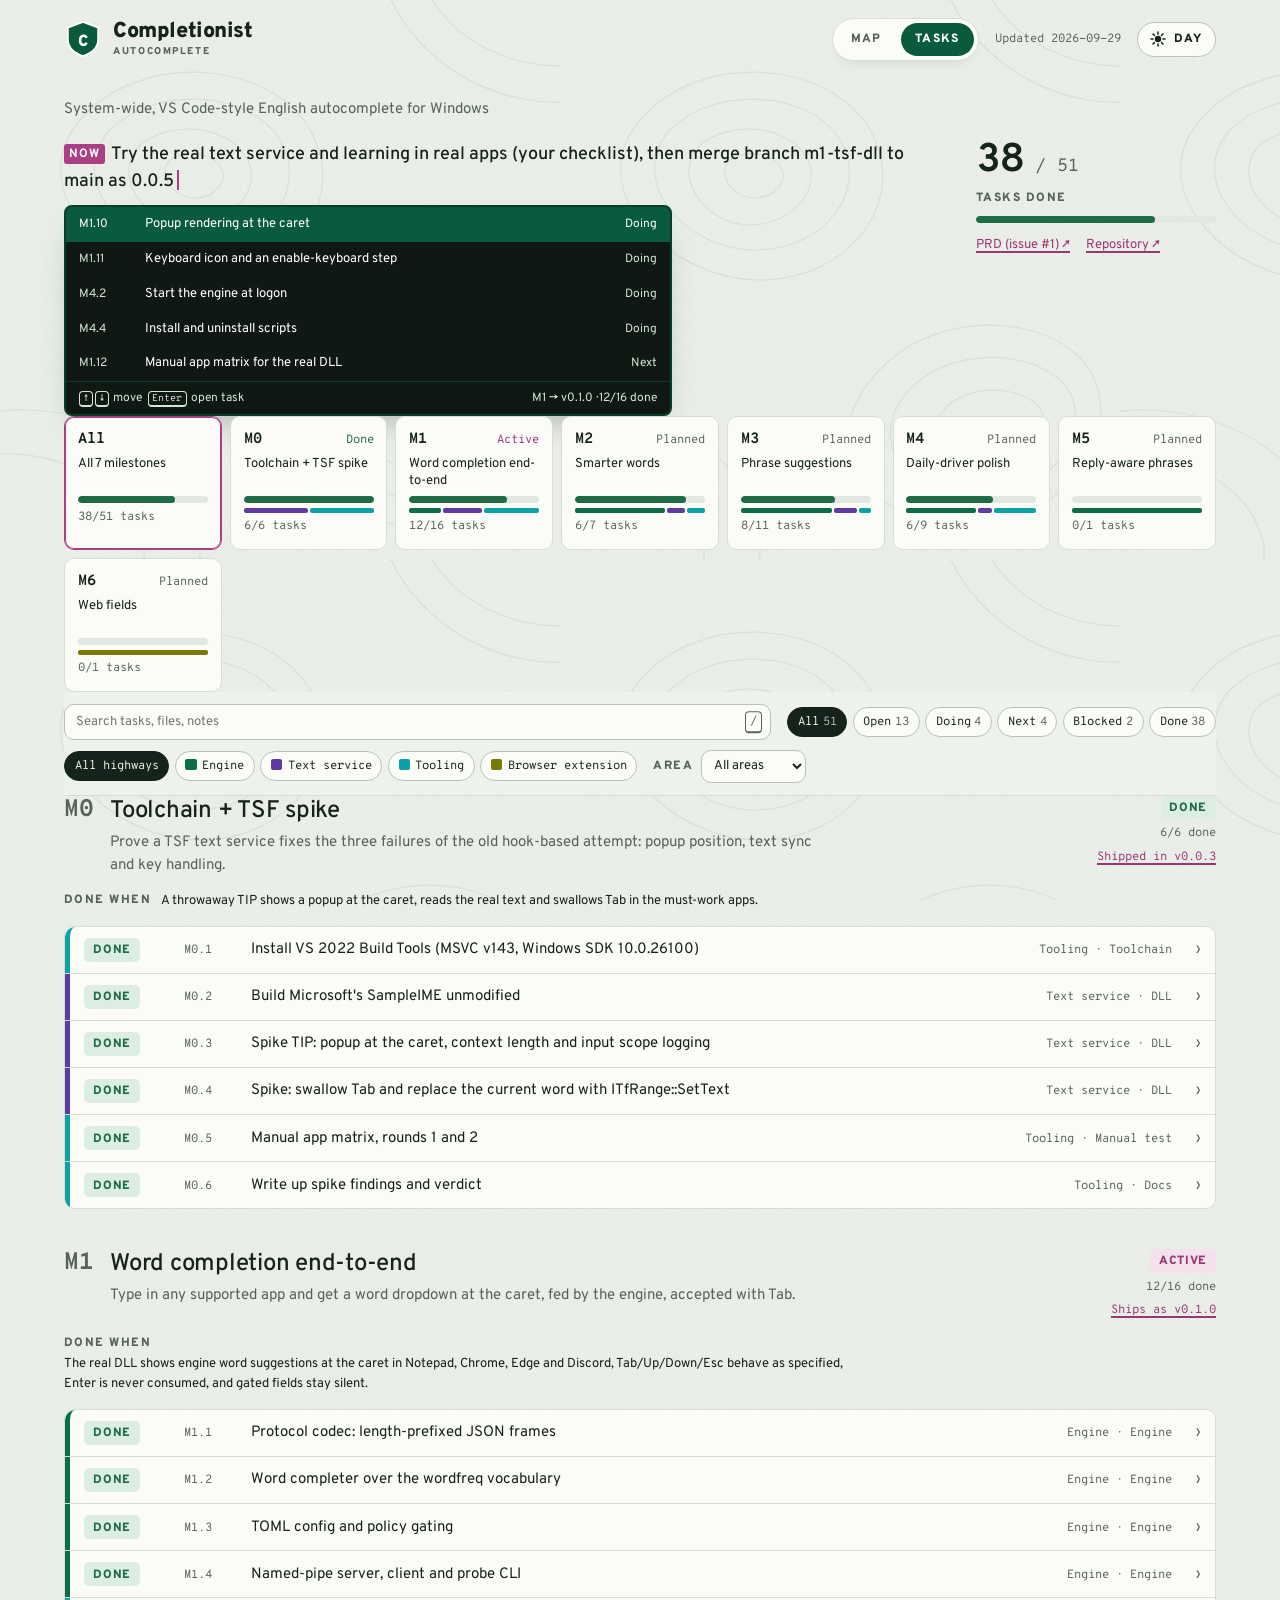
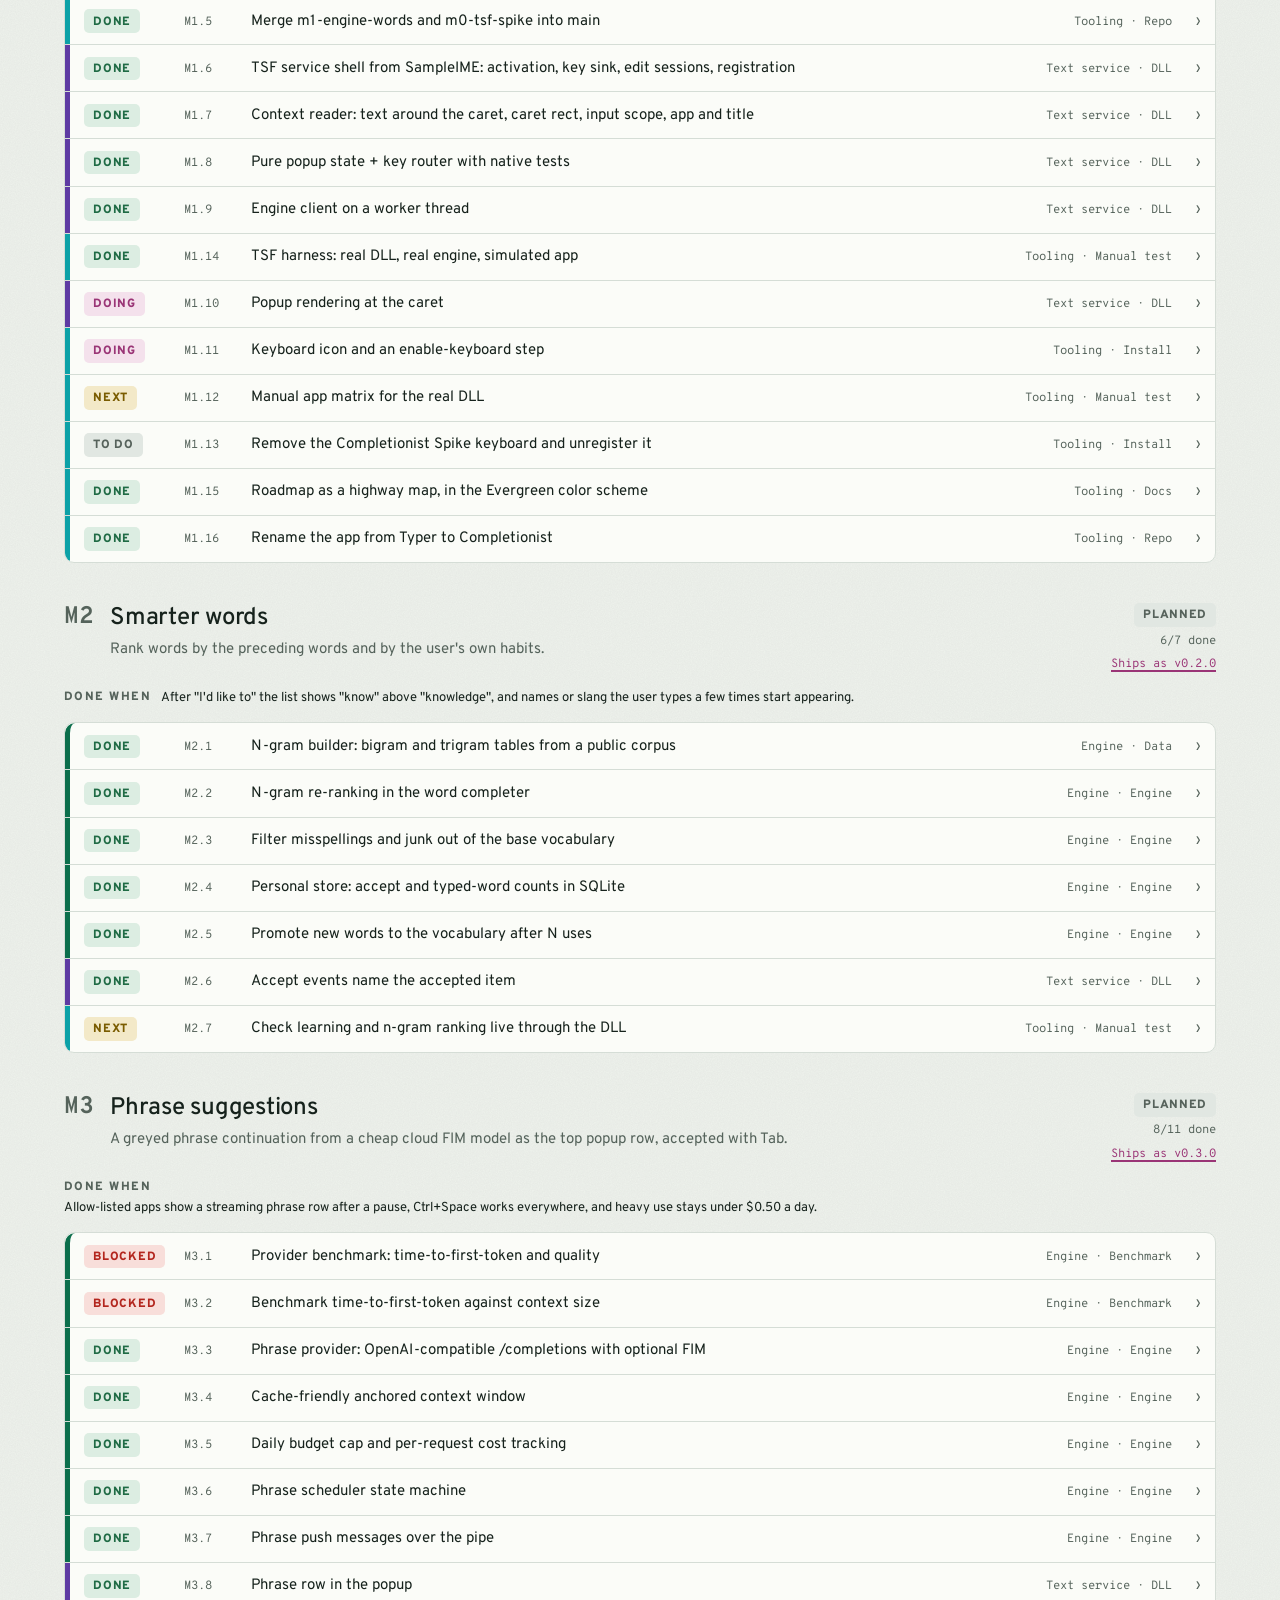
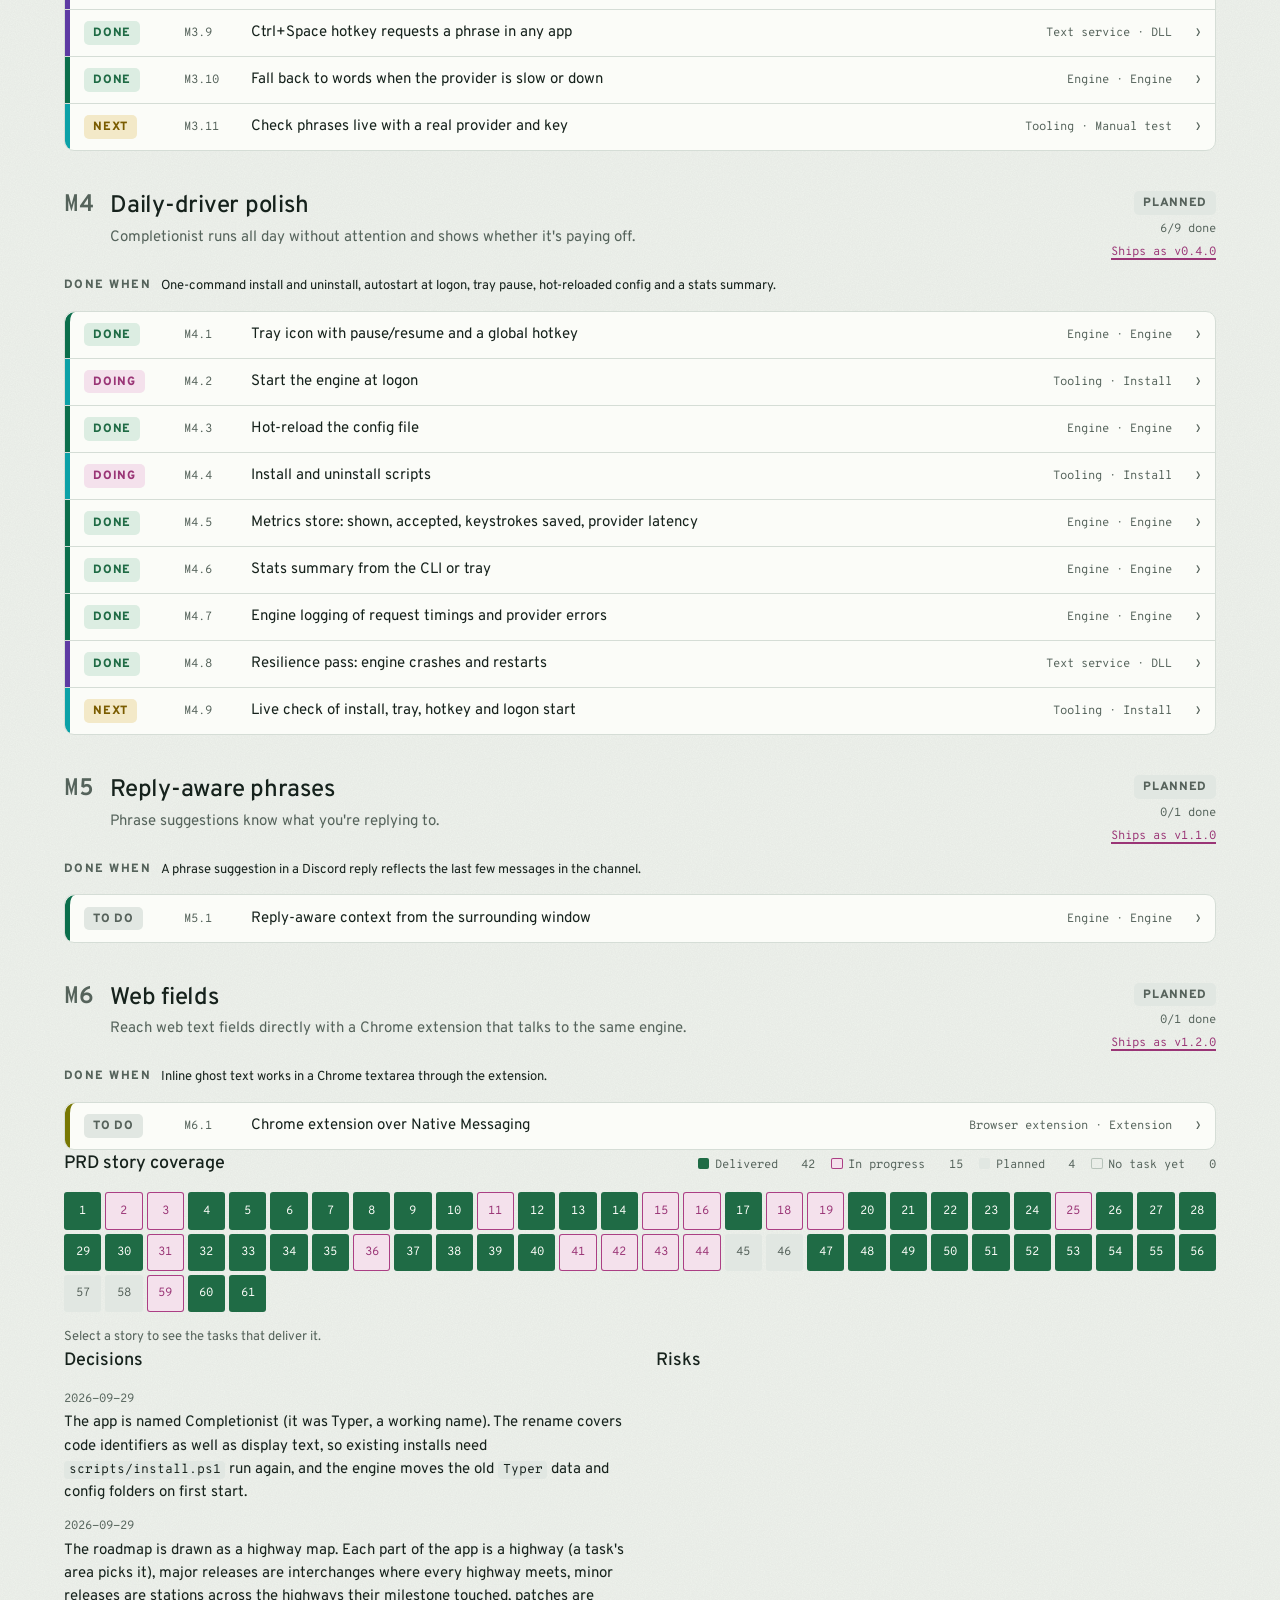
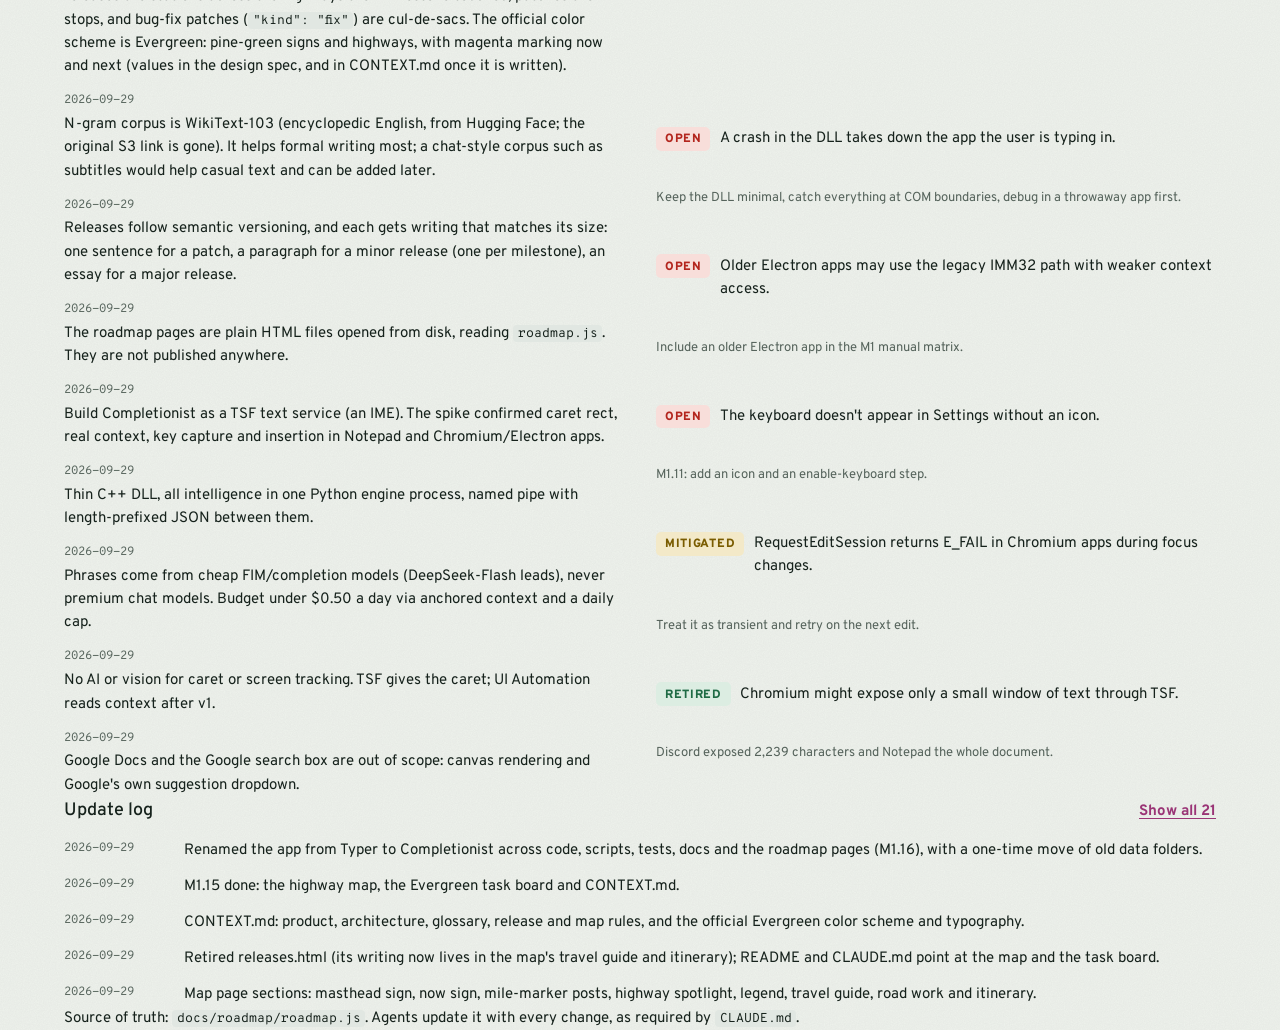
==== commit 11bfec7a: "Rename the app from Typer to Completionist Code identifiers, pipe, DLL, folders, scripts, tests, doc" ====
--- a/docs/roadmap/tasks.html
+++ b/docs/roadmap/tasks.html
@@ -3,7 +3,7 @@
 <head>
 <meta charset="utf-8">
 <meta name="viewport" content="width=device-width, initial-scale=1">
-<title>Typer Tasks</title>
+<title>Completionist Tasks</title>
 <link rel="preconnect" href="https://fonts.googleapis.com">
 <link rel="preconnect" href="https://fonts.gstatic.com" crossorigin>
 <link rel="stylesheet" href="https://fonts.googleapis.com/css2?family=Fraunces:ital,opsz,wght@0,9..144,400;0,9..144,600;0,9..144,900;1,9..144,400;1,9..144,600&family=Overpass:ital,wght@0,400;0,600;0,700;0,800;0,900;1,800;1,900&family=Overpass+Mono:wght@400;600;700&display=swap">
@@ -141,9 +141,9 @@
 <div class="wrap">
   <header class="hero">
     <div class="topbar">
-      <a class="brand" href="index.html" aria-label="Typer roadmap, map">
-        <svg class="brand-mark" viewBox="0 0 40 40" aria-hidden="true"><path d="M20 2 36 8v12c0 9-7 15-16 18C11 35 4 29 4 20V8Z" style="fill:var(--sign);stroke:var(--sign-ink);stroke-width:2"/><text x="20" y="27" text-anchor="middle" style="fill:var(--sign-ink);font:900 17px var(--display)">T</text></svg>
-        <span class="brand-word">Typer<small>working name</small></span>
+      <a class="brand" href="index.html" aria-label="Completionist roadmap, map">
+        <svg class="brand-mark" viewBox="0 0 40 40" aria-hidden="true"><path d="M20 2 36 8v12c0 9-7 15-16 18C11 35 4 29 4 20V8Z" style="fill:var(--sign);stroke:var(--sign-ink);stroke-width:2"/><text x="20" y="27" text-anchor="middle" style="fill:var(--sign-ink);font:900 17px var(--display)">C</text></svg>
+        <span class="brand-word">Completionist<small>autocomplete</small></span>
       </a>
       <div class="topbar-side">
         <nav class="pages" aria-label="Roadmap pages"><a href="index.html">Map</a><a href="tasks.html" aria-current="page">Tasks</a></nav>
@@ -217,7 +217,7 @@
     docs: "Docs", repo: "Repo", toolchain: "Toolchain", extension: "Extension" };
   const COVER = { done: "Delivered", partial: "In progress", planned: "Planned", none: "No task yet" };
   const FILTERS = [["all", "All"], ["open", "Open"], ["doing", "Doing"], ["next", "Next"], ["blocked", "Blocked"], ["done", "Done"]];
-  const STORE = "typer-roadmap:view";
+  const STORE = "completionist-roadmap:view";
   const LOG_SHOWN = 5;
   const reduced = matchMedia("(prefers-reduced-motion: reduce)").matches;
 
@@ -226,7 +226,7 @@
   const rich = (s) => esc(s).replace(/`([^`]+)`/g, "<code>$1</code>");
   const areaName = (a) => AREA[a] || a;
 
-  const data = window.TYPER_ROADMAP;
+  const data = window.COMPLETIONIST_ROADMAP;
   if (!data) {
     $("#tasks").innerHTML = `<div class="error"><strong>Couldn't load roadmap.js.</strong>
       <p>It must sit next to this page. If it's there, it probably has a syntax error: run <code>python scripts/check_roadmap.py</code> to find it.</p></div>`;
--- a/docs/roadmap/theme.css
+++ b/docs/roadmap/theme.css
@@ -1,4 +1,4 @@
-/* Evergreen: the official color scheme of the (still unnamed) Typer assistant. CONTEXT.md is the reference;
+/* Evergreen: the official color scheme of the Completionist assistant. CONTEXT.md is the reference;
    keep the two in step. Highway colors and the accent were checked for color-blind separation with the
    dataviz validator (adjacent highways, and the accent against every highway) in both modes.
    Type: Overpass (road-sign lettering) for UI and display, Fraunces for release writing, Overpass Mono for ids. */
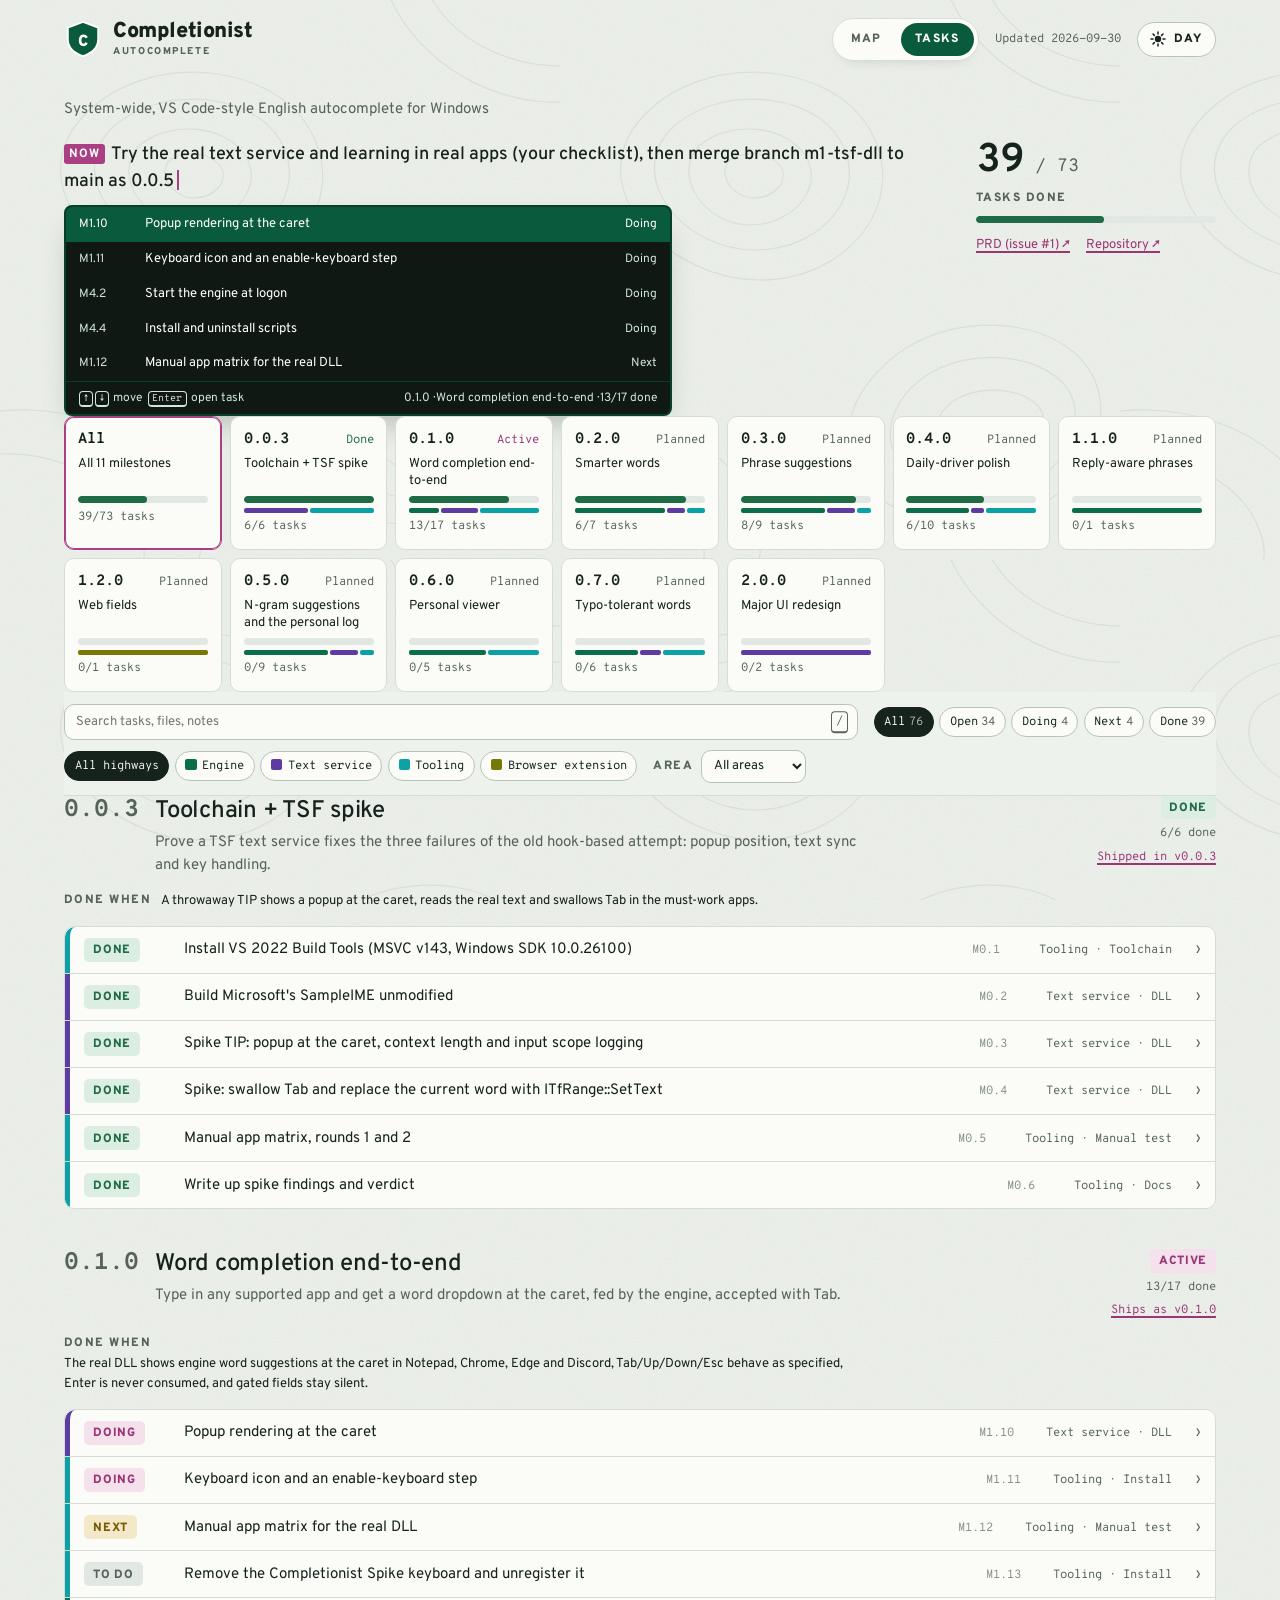
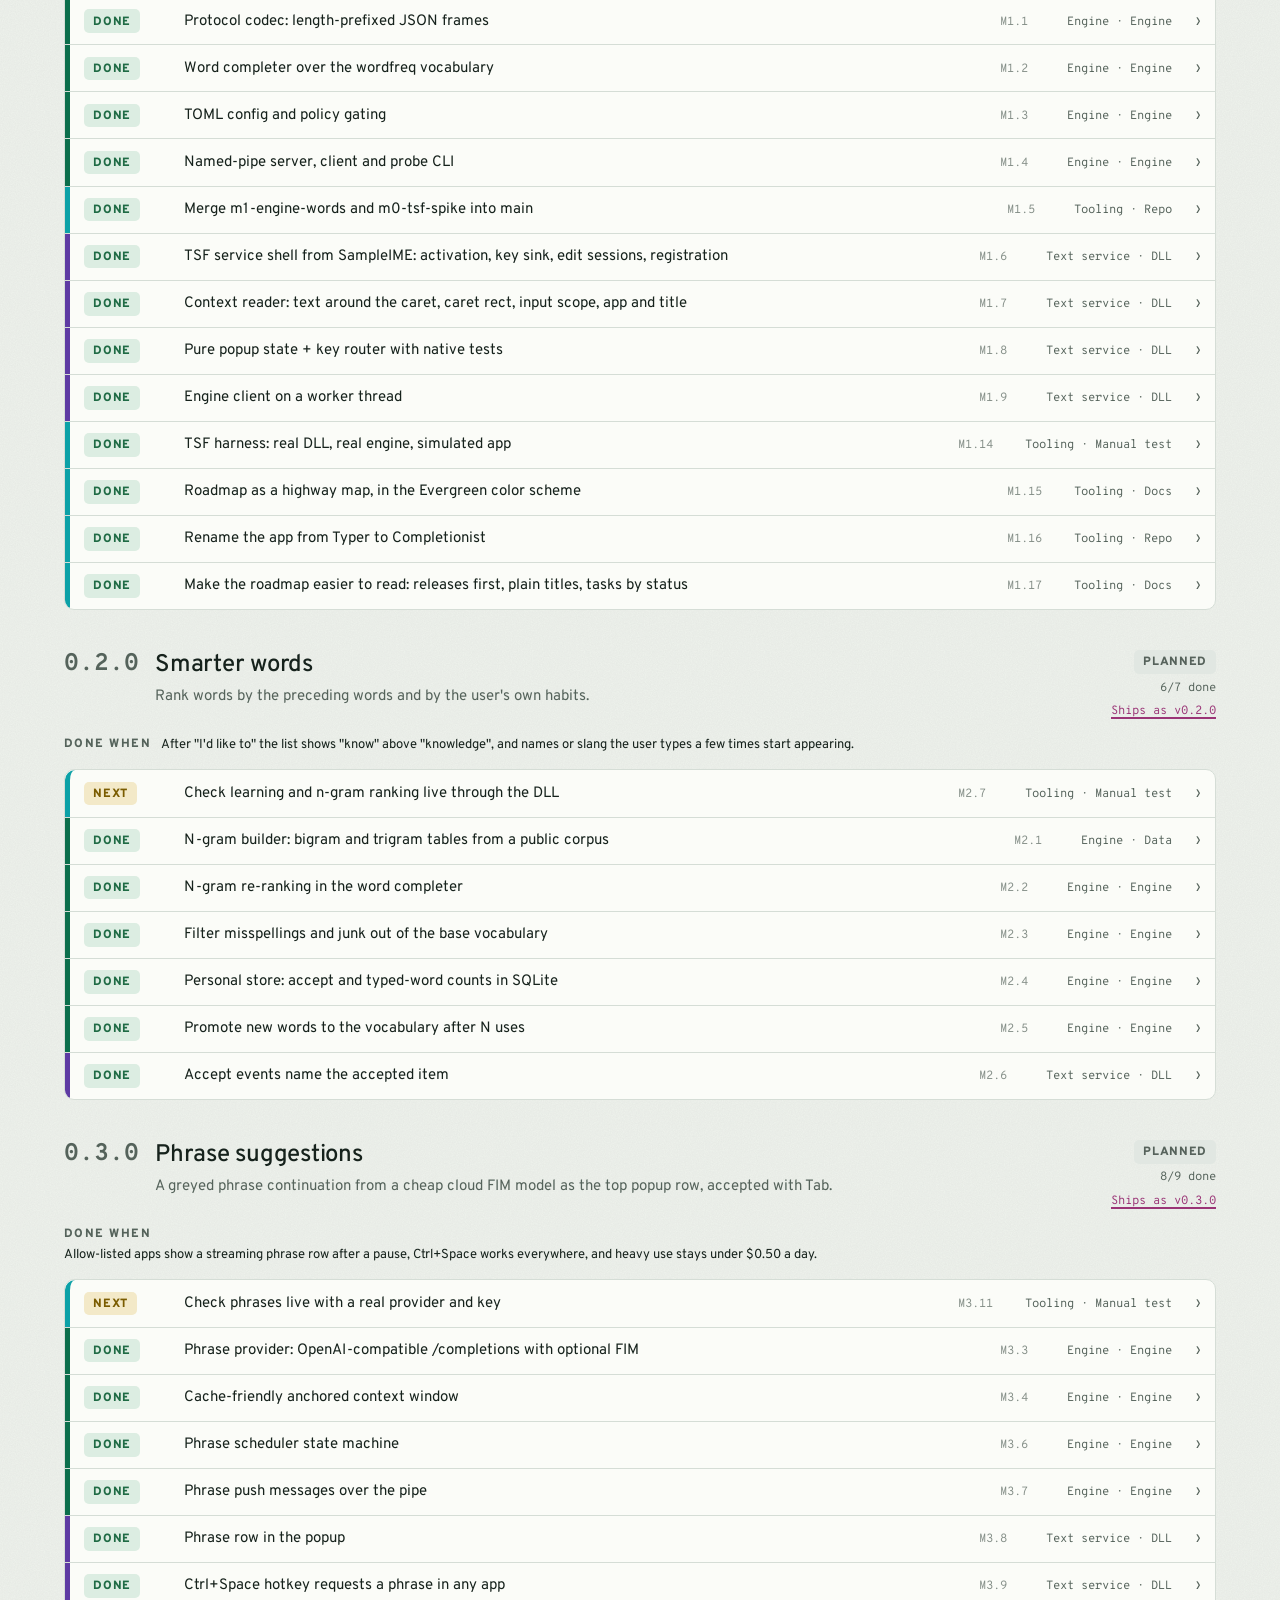
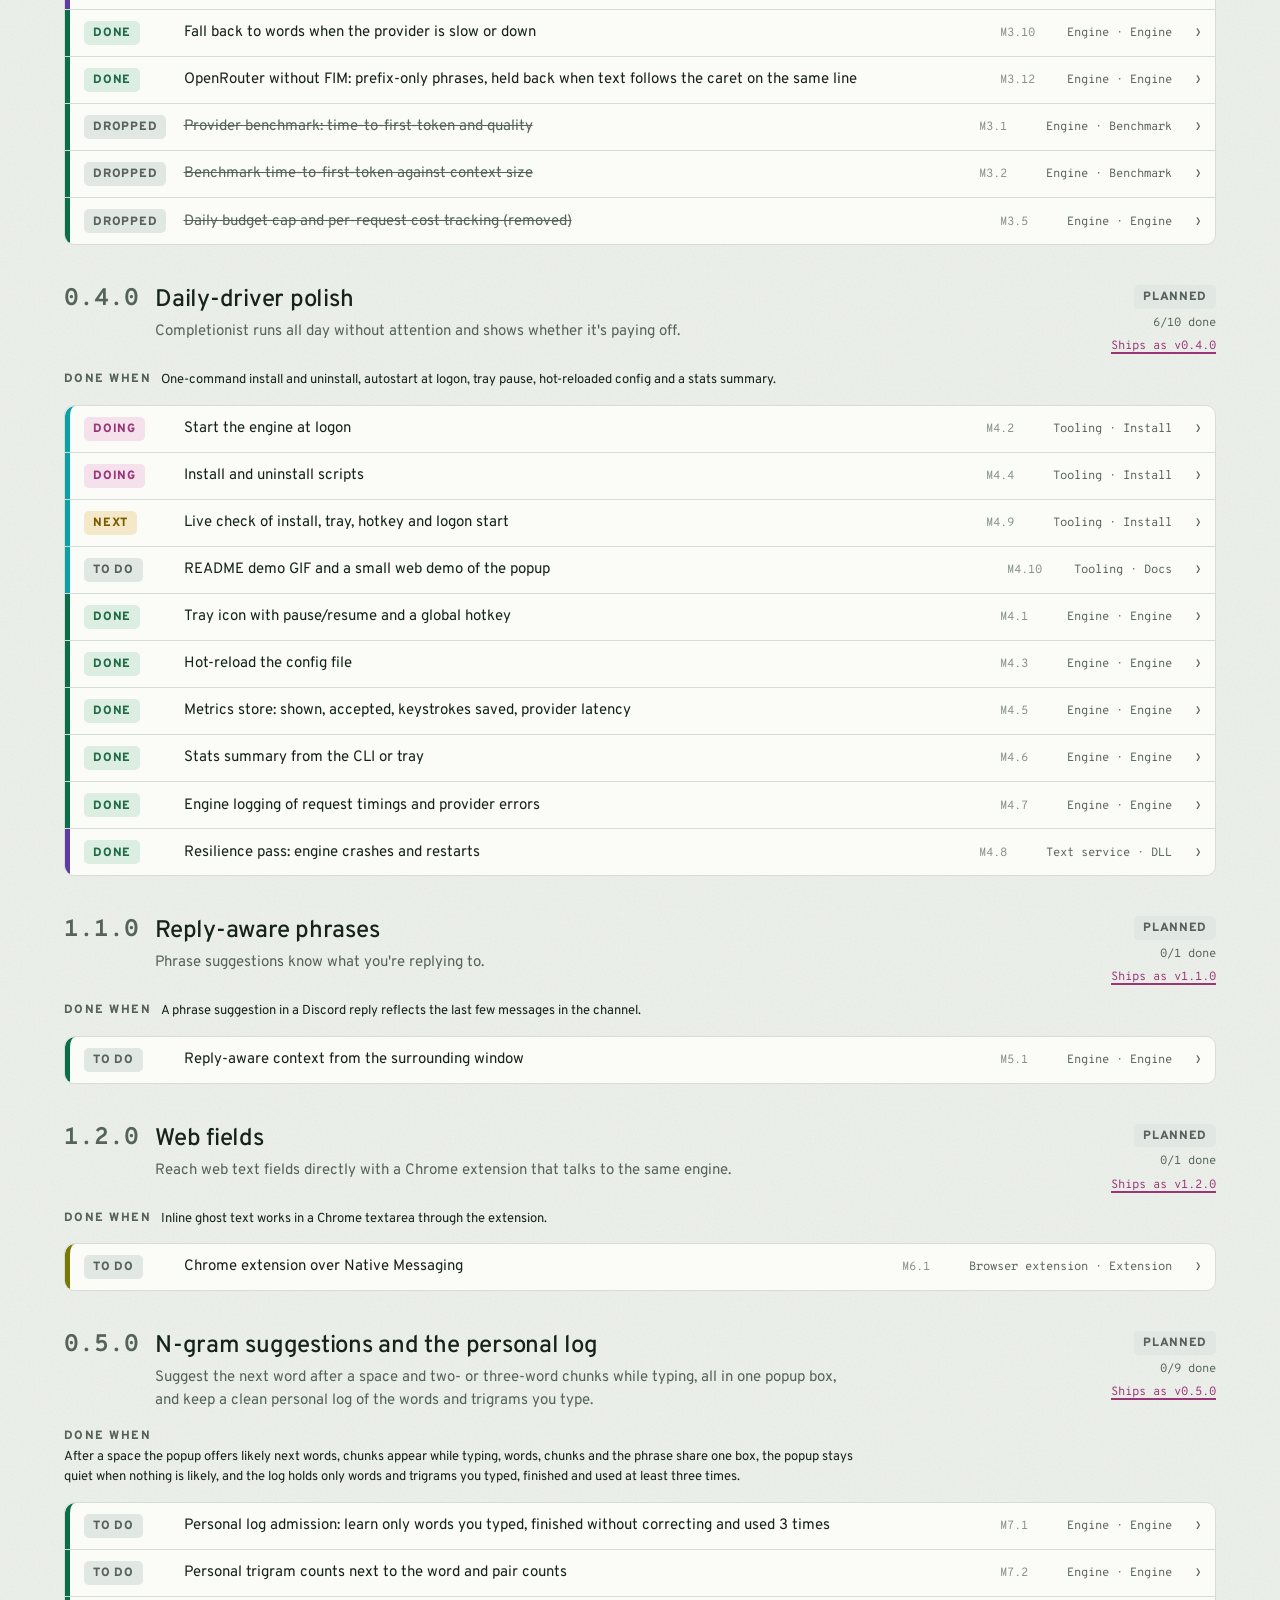
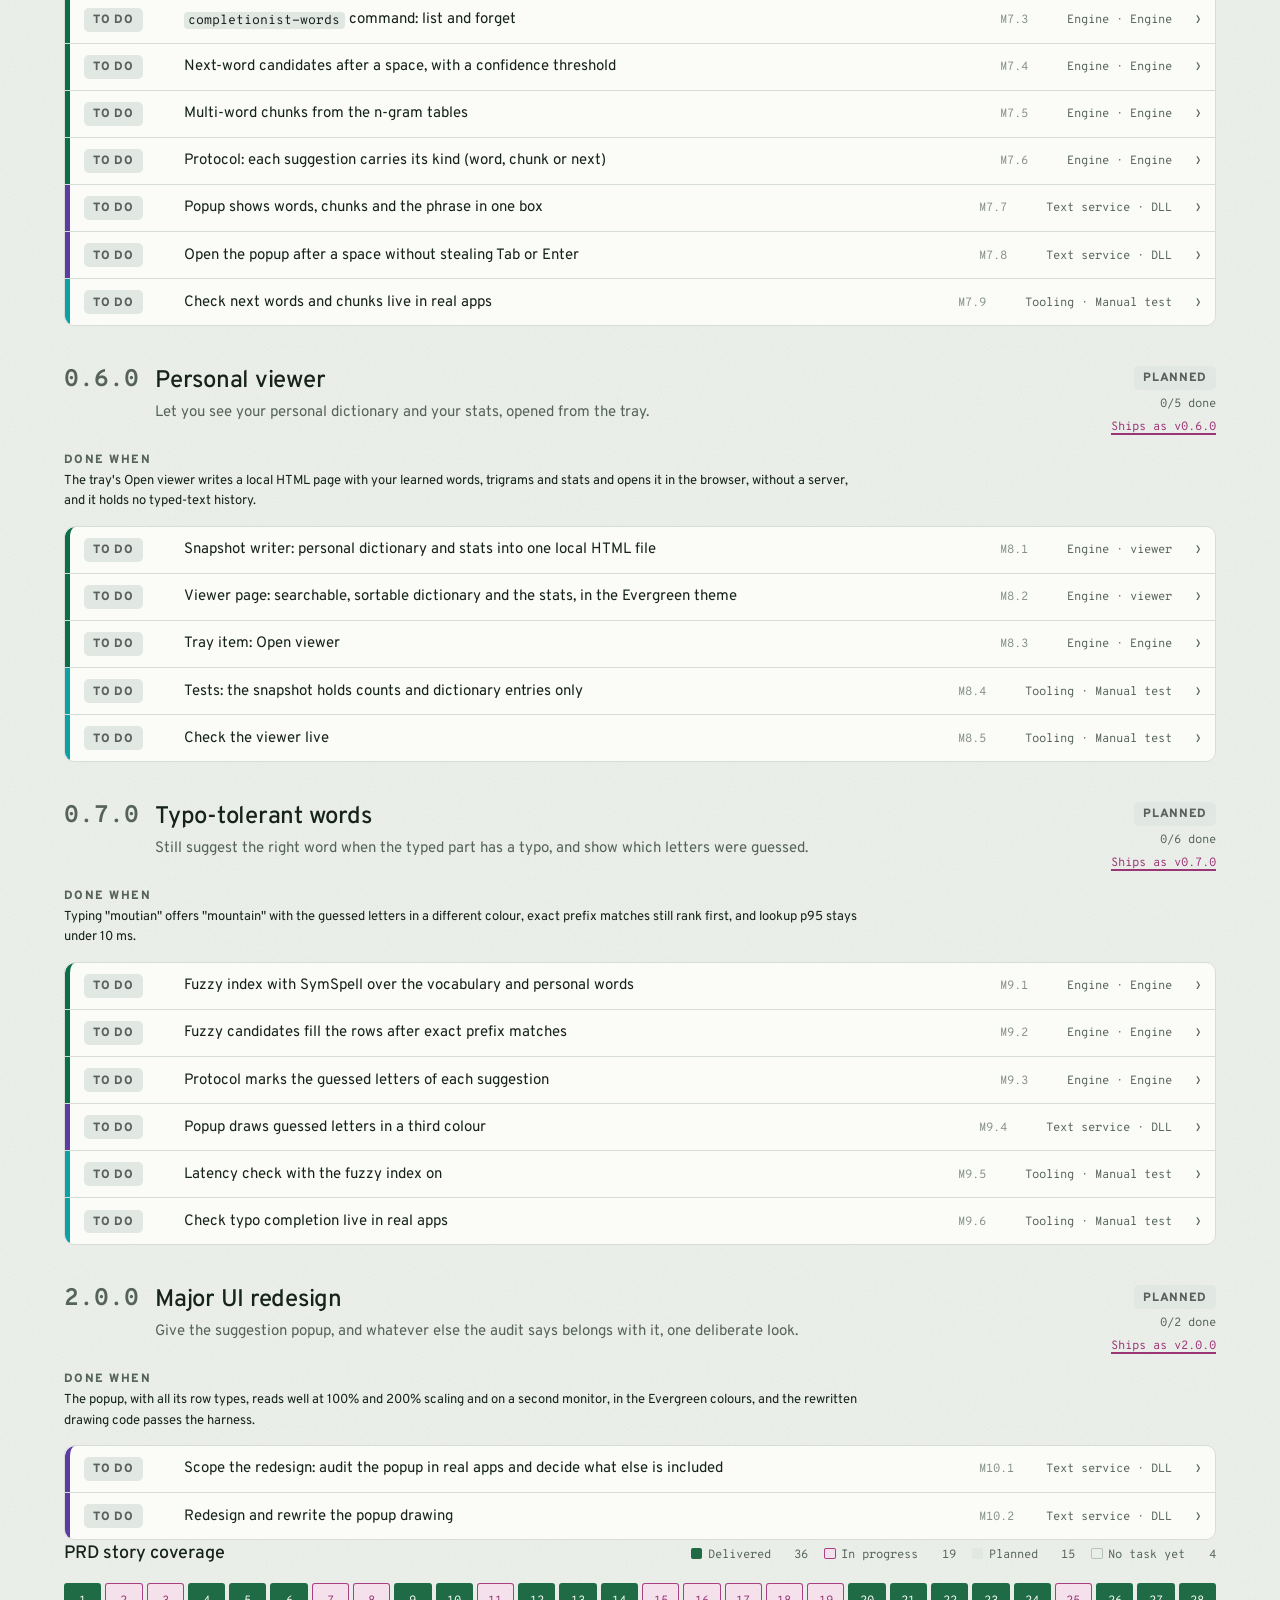
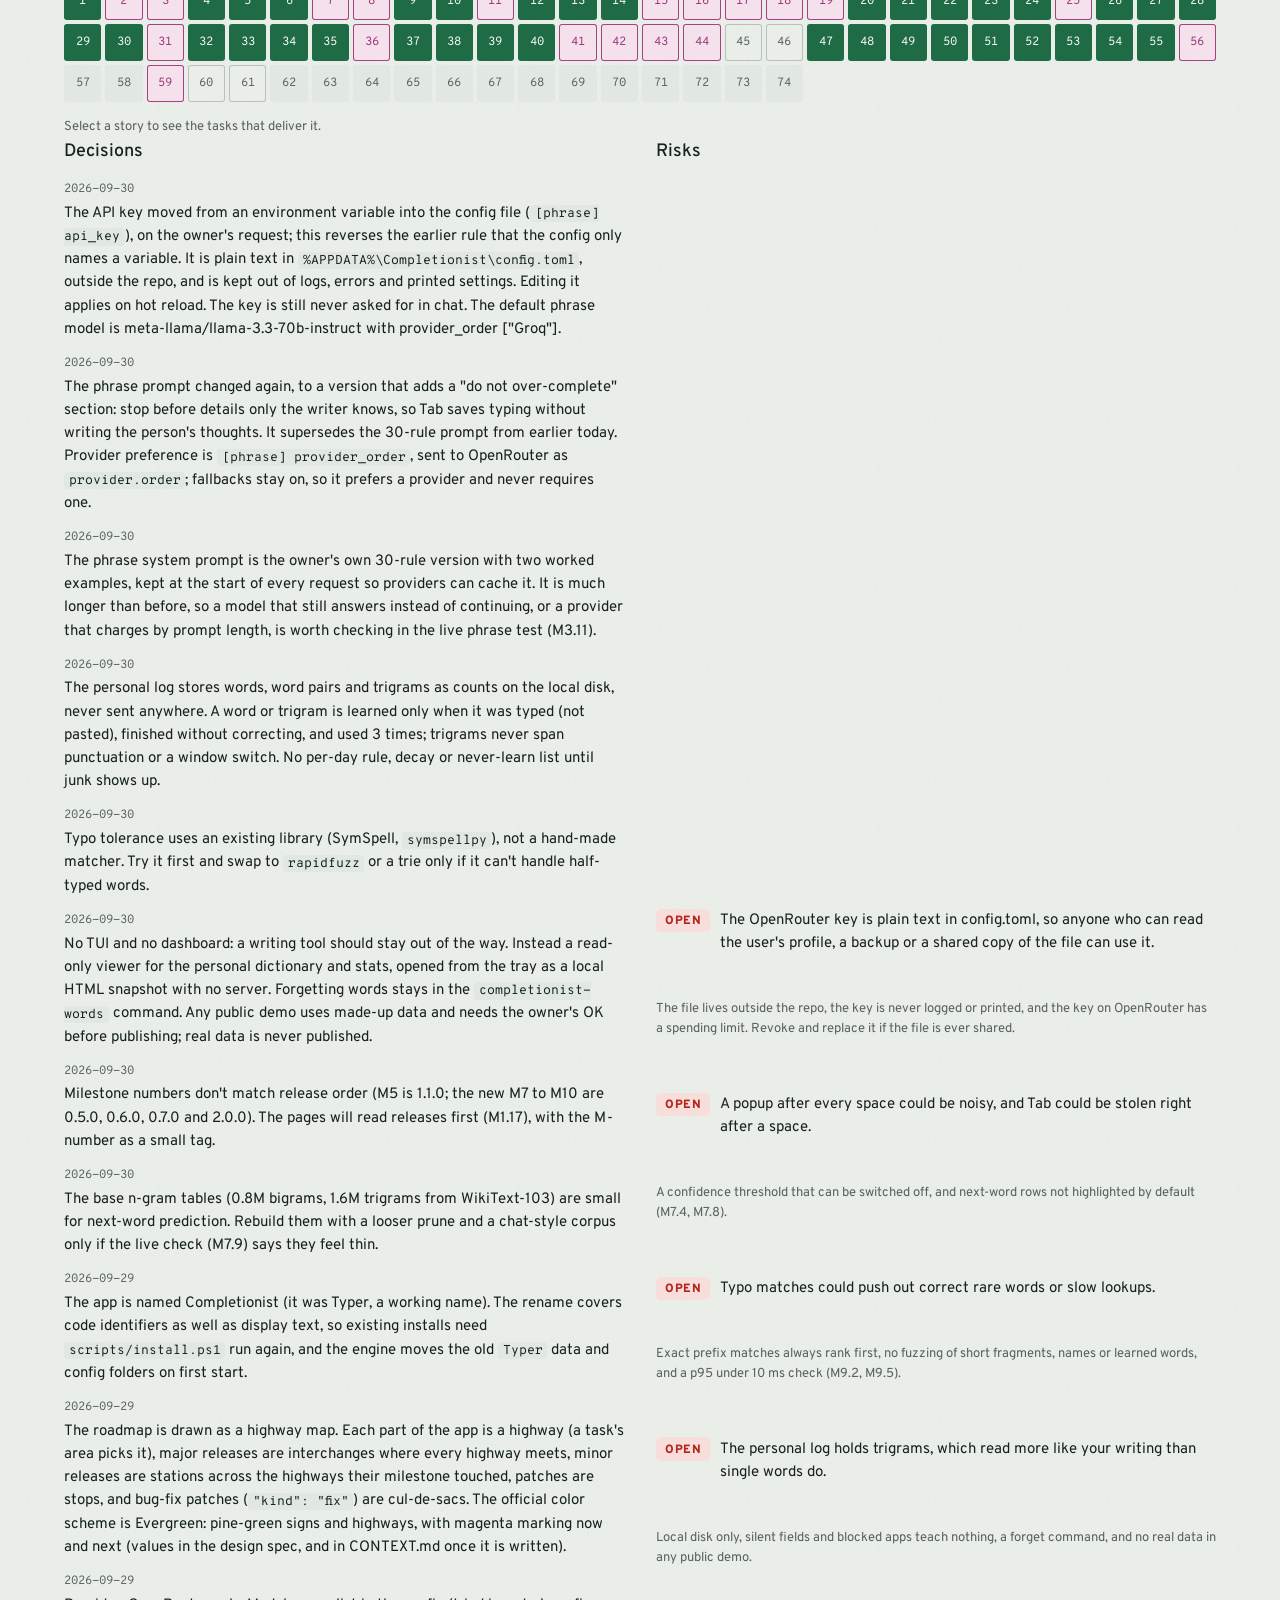
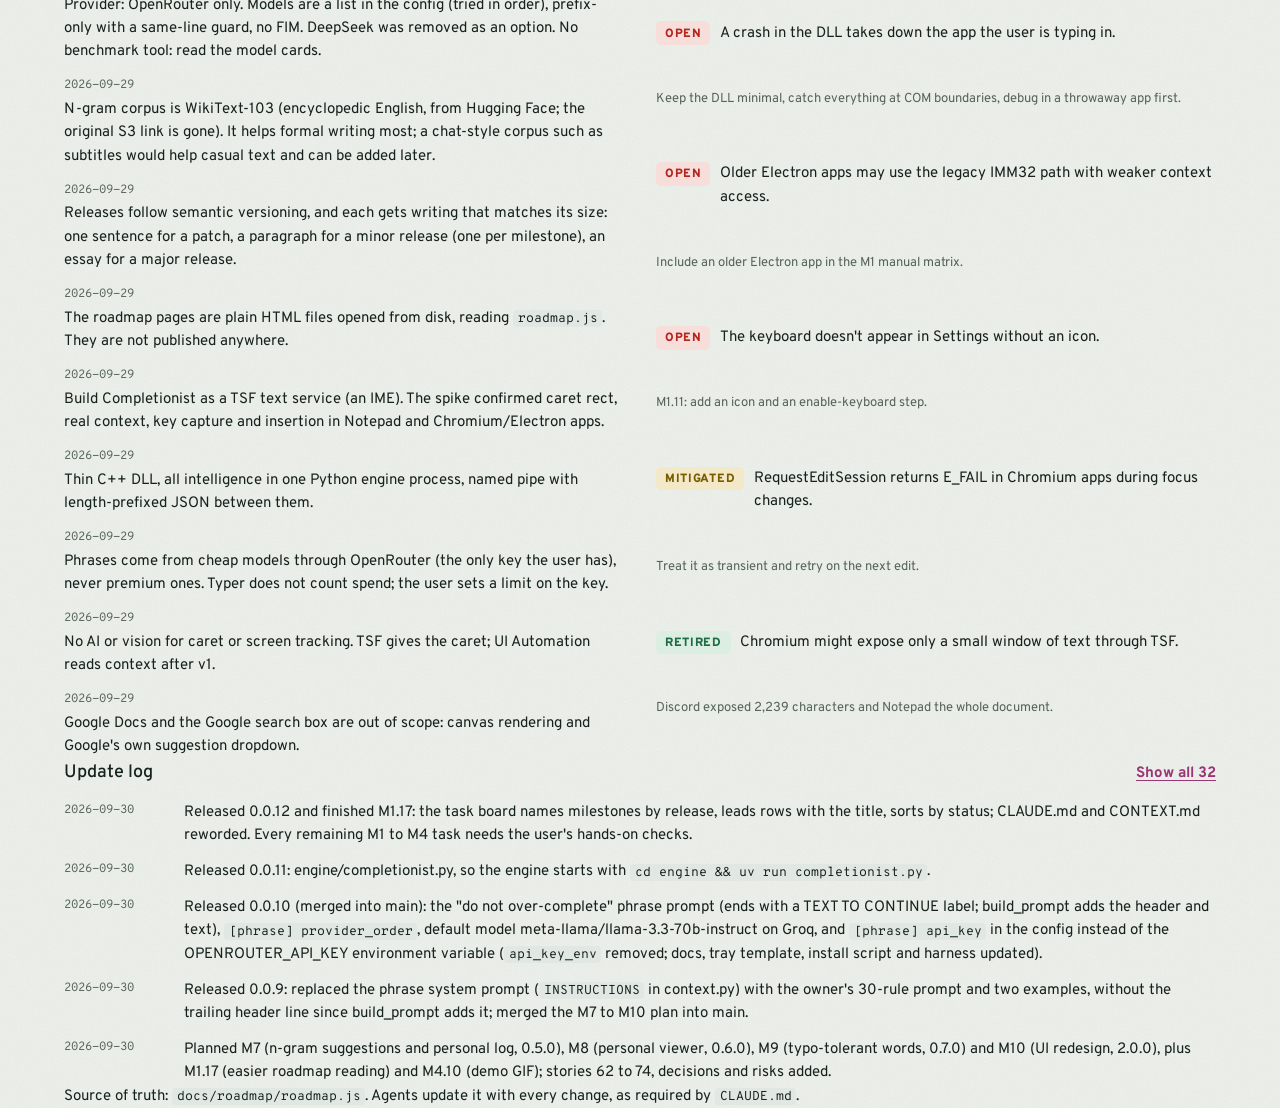
==== commit e17886ca: "Task board: milestones by release, title-first rows, sort by status; release 0.0.12 Co-Authored-By: " ====
--- a/docs/roadmap/tasks.html
+++ b/docs/roadmap/tasks.html
@@ -81,12 +81,12 @@
 @media (max-width: 600px) { .ms-head { grid-template-columns: minmax(0, 1fr) auto; } .ms-id { grid-column: 1 / -1; } }
 .tasks { list-style: none; margin: 0; padding: 0; background: var(--surface); border: 1px solid var(--line); border-radius: var(--r); overflow: hidden; }
 .tasks > li + li { border-top: 1px solid var(--line); }
-.task summary { list-style: none; cursor: pointer; display: grid; grid-template-columns: 5.4rem 3.4rem minmax(0, 1fr) auto 1rem; grid-template-areas: "pill id title area chev"; gap: .8rem; align-items: baseline; padding: .7rem .9rem; }
+.task summary { list-style: none; cursor: pointer; display: grid; grid-template-columns: 5.4rem minmax(0, 1fr) 3.4rem auto 1rem; grid-template-areas: "pill title id area chev"; gap: .8rem; align-items: baseline; padding: .7rem .9rem; }
 .task summary::-webkit-details-marker { display: none; }
 .task summary:hover { background: var(--paper); }
 .task summary:focus-visible { outline-offset: -3px; }
 .task .pill { grid-area: pill; }
-.t-id { grid-area: id; font-family: var(--mono); font-size: var(--fs-xs); color: var(--muted); }
+.t-id { grid-area: id; font-family: var(--mono); font-size: var(--fs-xs); color: var(--muted); opacity: .7; }
 .t-title { grid-area: title; min-width: 0; }
 .t-area { grid-area: area; font-family: var(--mono); font-size: var(--fs-xs); color: var(--muted); white-space: nowrap; }
 .chev { grid-area: chev; color: var(--muted); font-family: var(--display); transition: transform .15s ease; justify-self: end; }
@@ -208,8 +208,8 @@
 <script>
 (() => {
   const STATUS = {
-    doing: { label: "Doing", rank: 0 }, next: { label: "Next", rank: 1 }, blocked: { label: "Blocked", rank: 2 },
-    todo: { label: "To do", rank: 3 }, done: { label: "Done", rank: 4 }, dropped: { label: "Dropped", rank: 5 },
+    doing: { label: "Doing", rank: 0 }, next: { label: "Next", rank: 1 }, blocked: { label: "Blocked", rank: 3 },
+    todo: { label: "To do", rank: 2 }, done: { label: "Done", rank: 4 }, dropped: { label: "Dropped", rank: 5 },
   };
   const MS_STATUS = { active: "Active", done: "Done", planned: "Planned" };
   const RISK = { open: "Open", mitigated: "Mitigated", retired: "Retired" };
@@ -249,6 +249,9 @@
     const live = list.filter((t) => t.status !== "dropped");
     return { done: live.filter((t) => t.status === "done").length, total: live.length };
   };
+  // A milestone is shown as its release and name ("0.2.0 · Smarter words"); the M-id stays a small key.
+  const msVer = (m) => { const r = releaseFor[m.id]; return r ? r.version : m.id; };
+  const msName = (m) => `${msVer(m)} · ${m.title}`;
   const byRank = (a, b) => STATUS[a.status].rank - STATUS[b.status].rank;
 
   function index() {
@@ -301,7 +304,7 @@
     if (active) {
       const ap = progress(active.tasks);
       const rel = releaseFor[active.id];
-      $("#pop-ms").textContent = `${active.id}${rel ? " → v" + rel.version : ""} · ${ap.done}/${ap.total} done`;
+      $("#pop-ms").textContent = `${msName(active)} · ${ap.done}/${ap.total} done`;
     }
   }
 
@@ -318,7 +321,7 @@
         <span class="trk-meta num">${p.done}/${p.total} tasks</span>
       </button>`;
     $("#track").innerHTML = card("all", "All", "planned", "", `All ${data.milestones.length} milestones`, all)
-      + data.milestones.map((m) => card(m.id, m.id, m.status, MS_STATUS[m.status] || m.status, m.title, progress(m.tasks), m)).join("");
+      + data.milestones.map((m) => card(m.id, msVer(m), m.status, MS_STATUS[m.status] || m.status, m.title, progress(m.tasks), m)).join("");
   }
 
   function renderFilters() {
@@ -358,13 +361,13 @@
 
   function renderTasks() {
     const html = data.milestones.map((m) => {
-      const list = m.tasks.filter((t) => matches(t));
+      const list = m.tasks.filter((t) => matches(t)).sort(byRank);
       if (!list.length) return "";
       const p = progress(m.tasks);
       const rel = releaseFor[m.id];
       return `<section class="ms" aria-labelledby="h-${esc(m.id)}">
         <header class="ms-head">
-          <span class="ms-id">${esc(m.id)}</span>
+          <span class="ms-id">${esc(msVer(m))}</span>
           <div><h2 id="h-${esc(m.id)}">${esc(m.title)}</h2><p class="goal">${rich(m.goal)}</p></div>
           <div class="ms-side"><span class="pill m-${esc(m.status)}">${esc(MS_STATUS[m.status] || m.status)}</span><span class="count">${p.done}/${p.total} done</span>${rel ? `<a class="ver-link" href="index.html#v${esc(rel.version)}">${rel.status === "released" ? "Shipped in" : "Ships as"} v${esc(rel.version)}</a>` : ""}</div>
         </header>
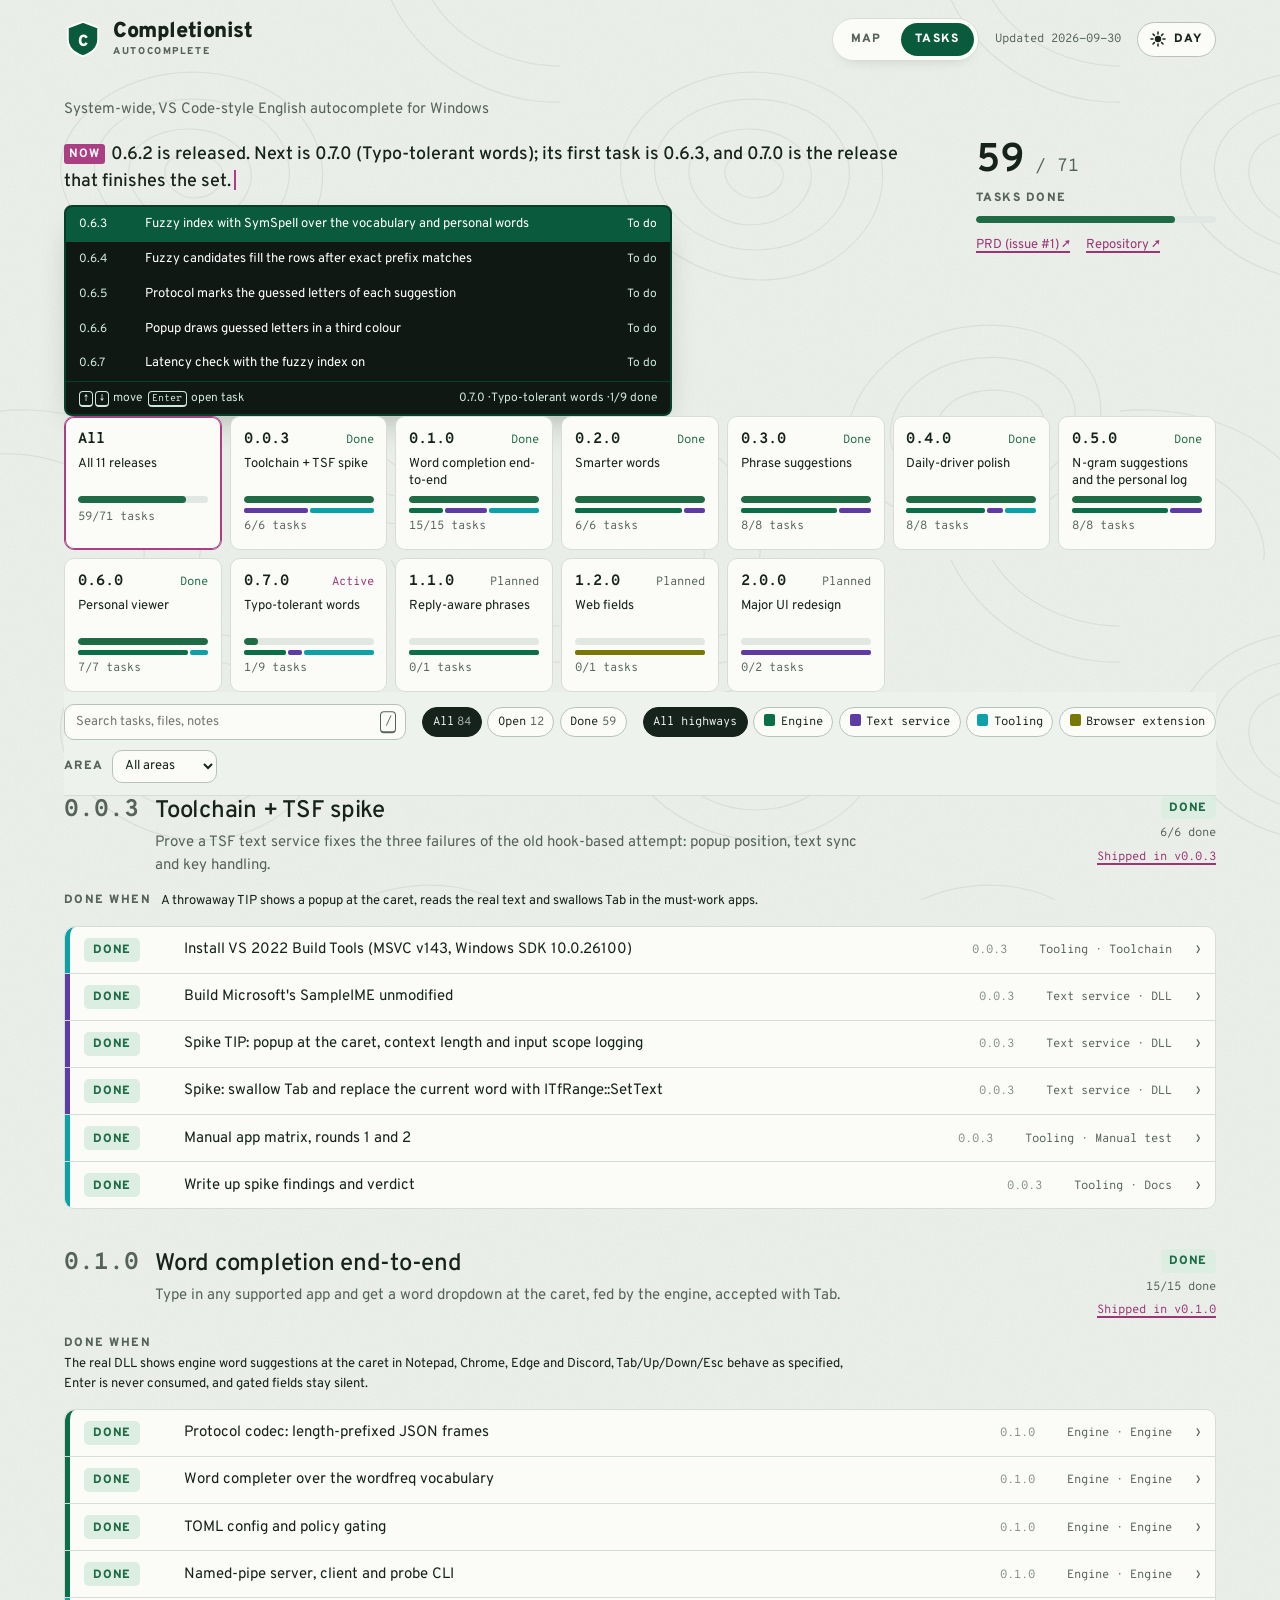
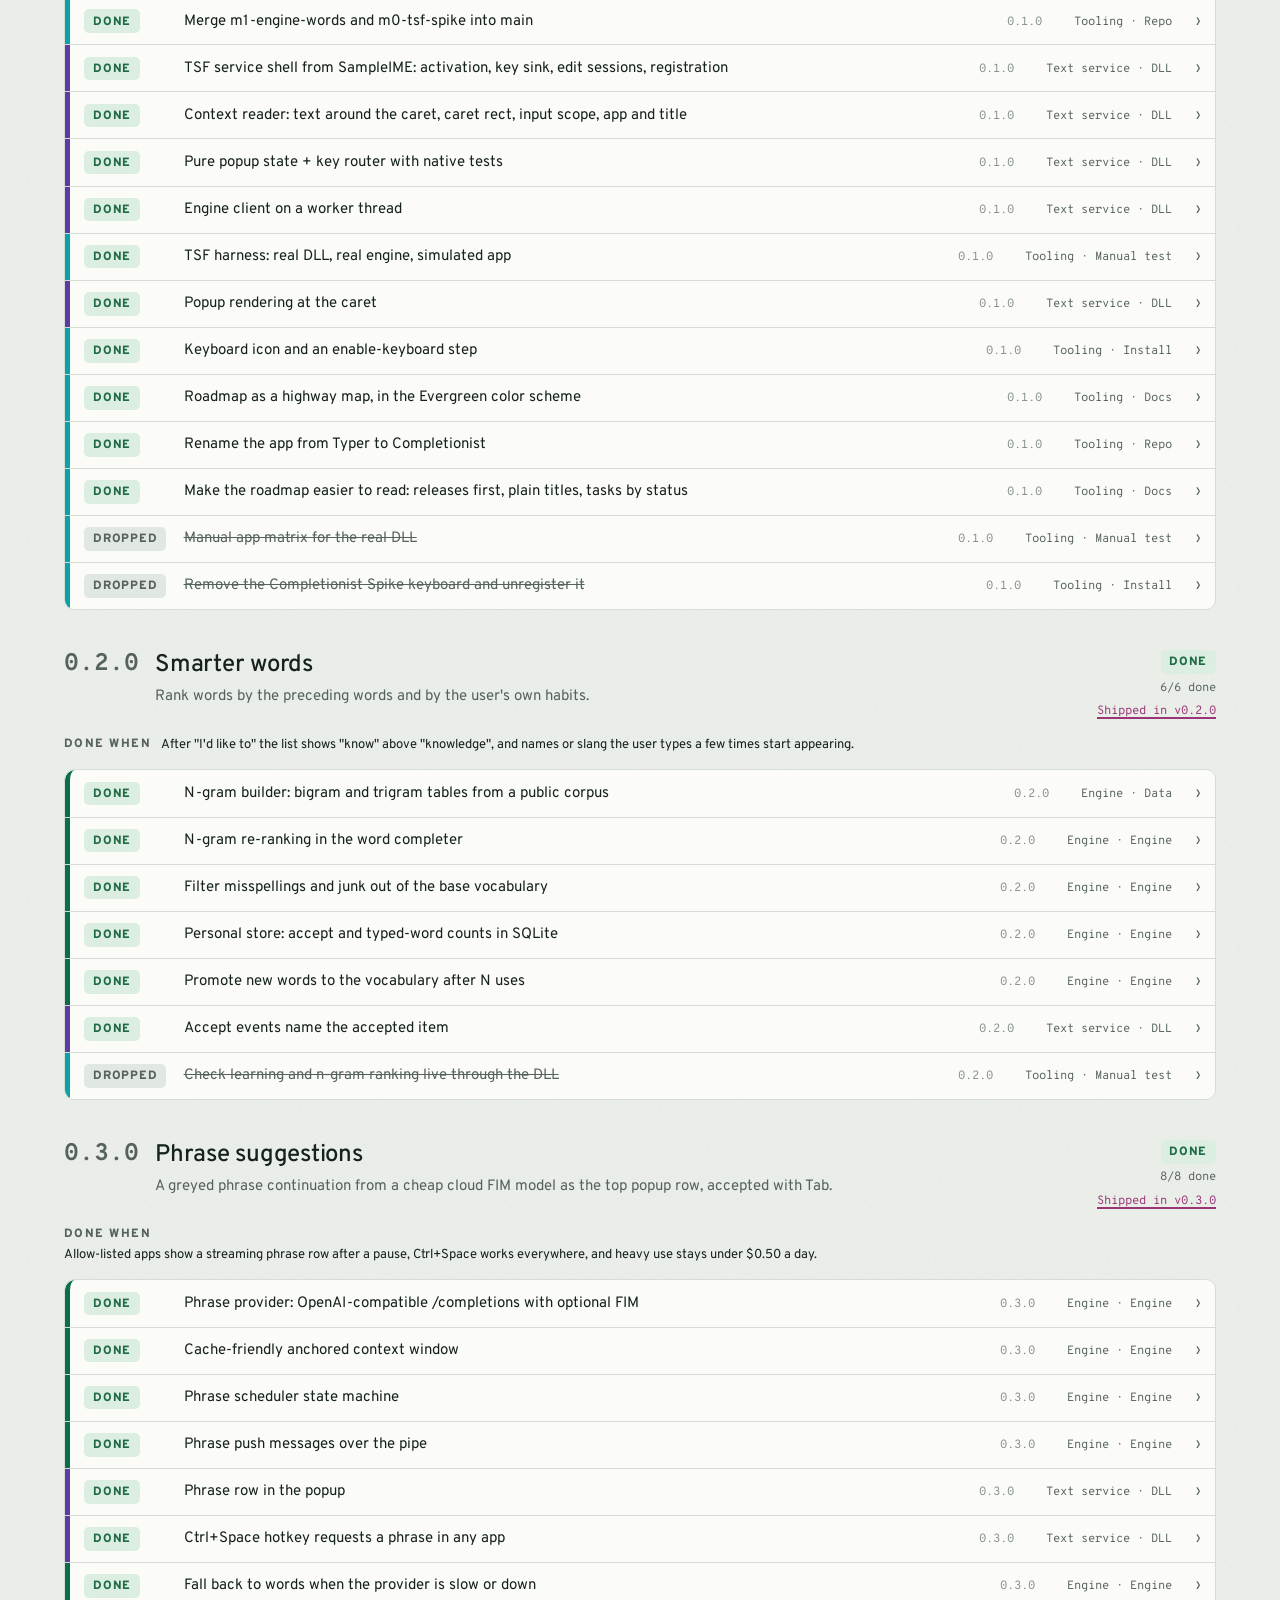
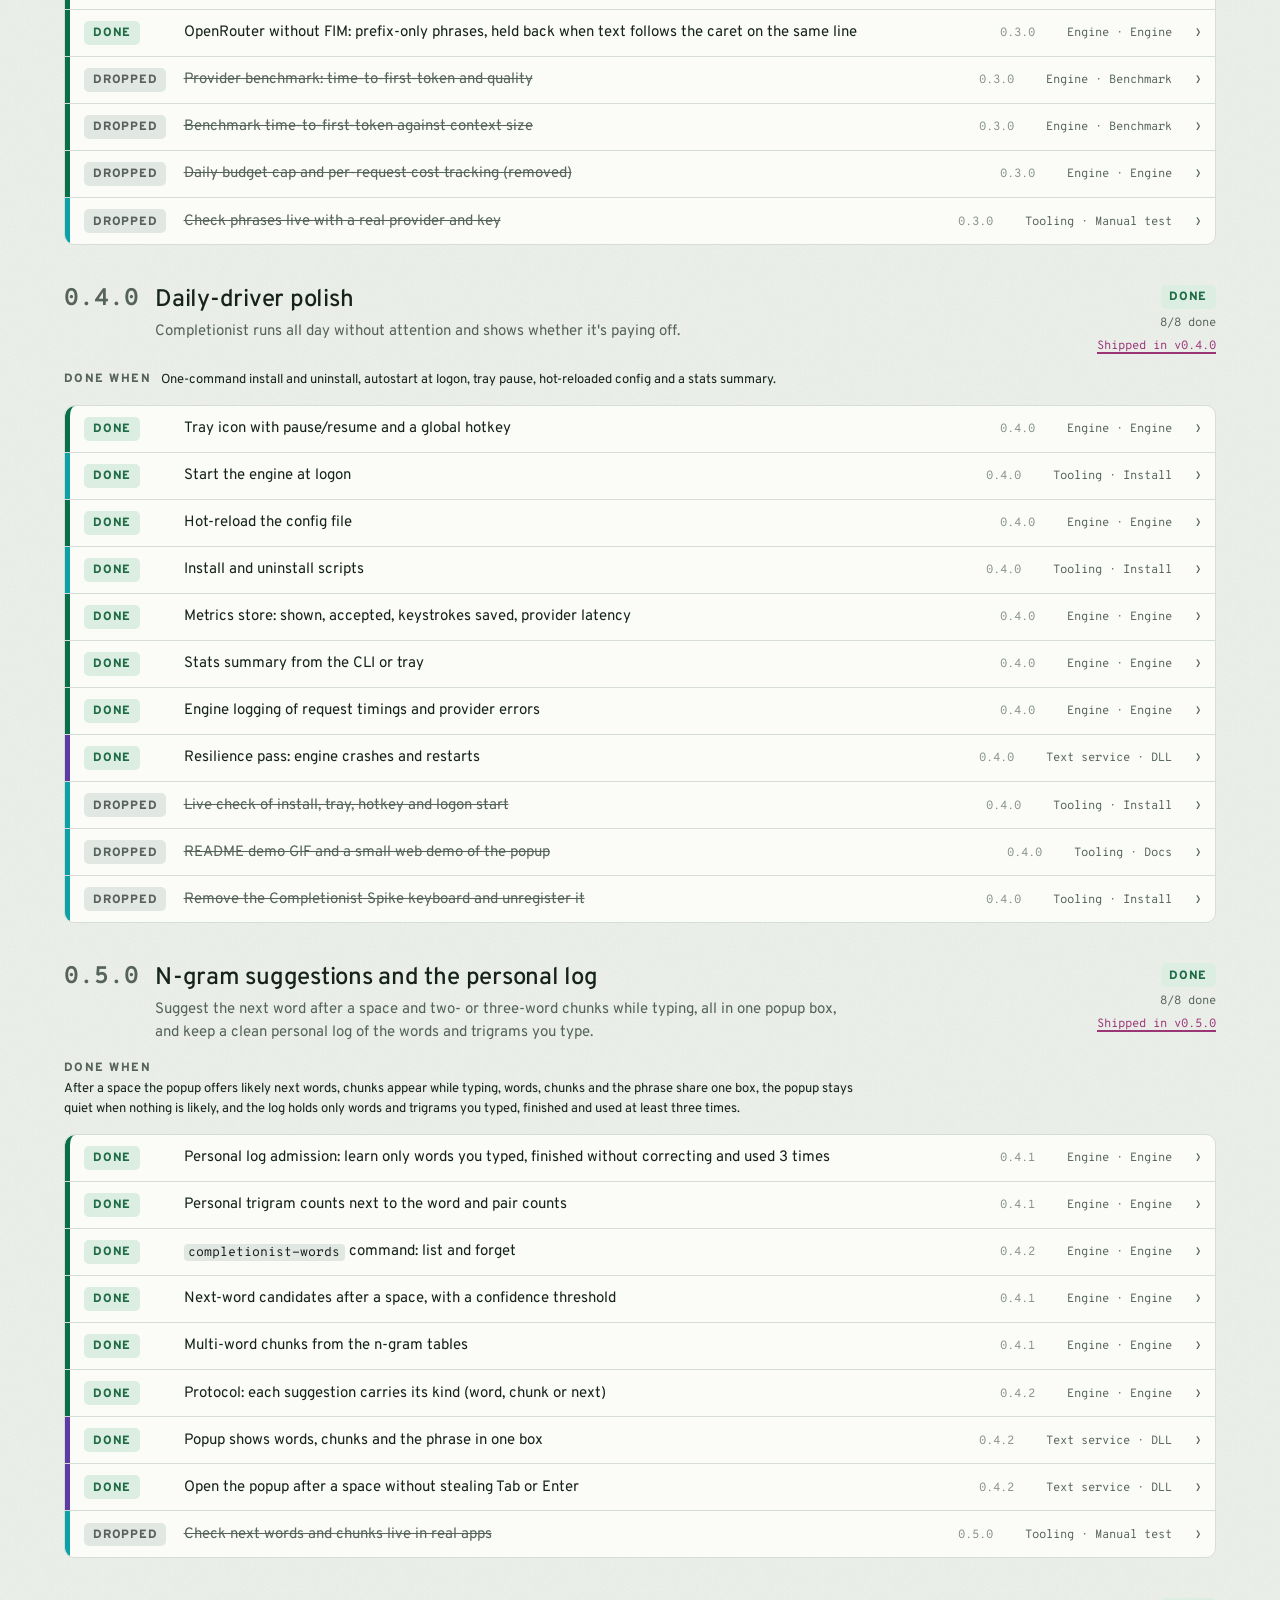
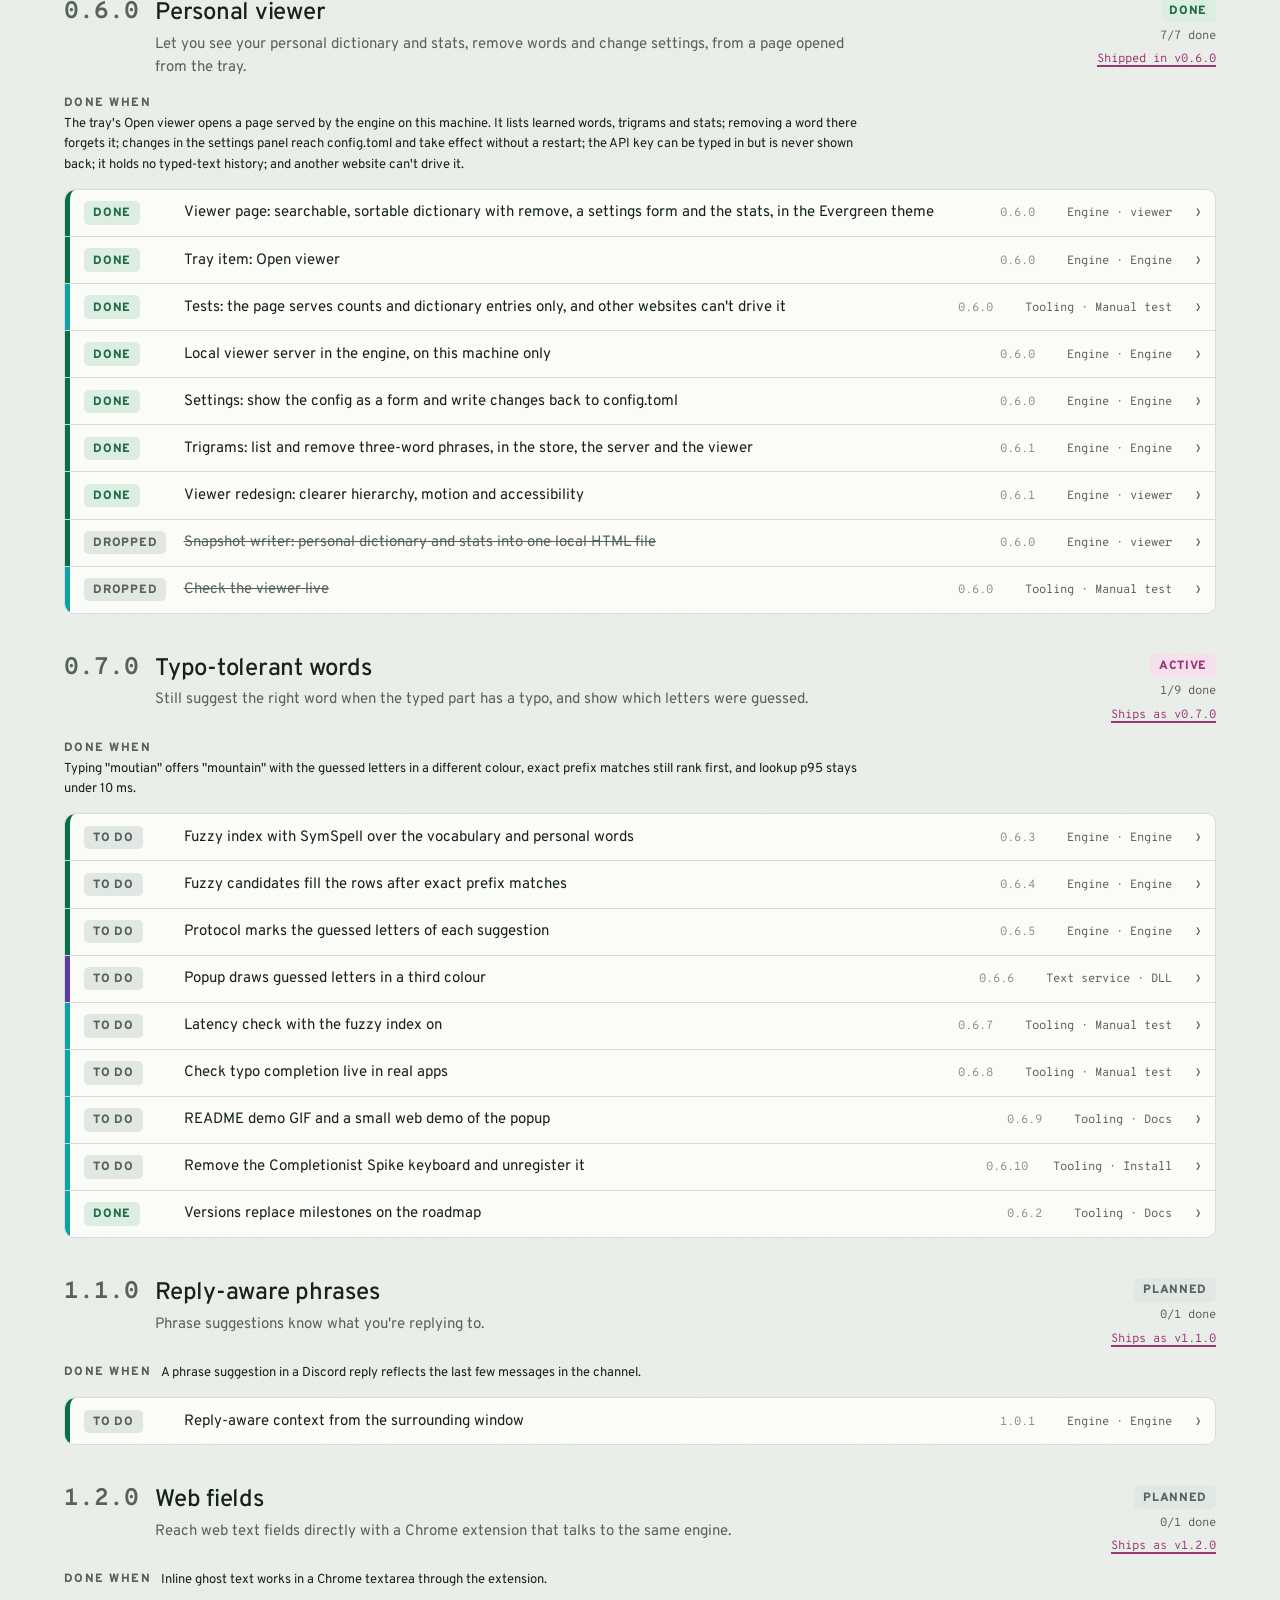
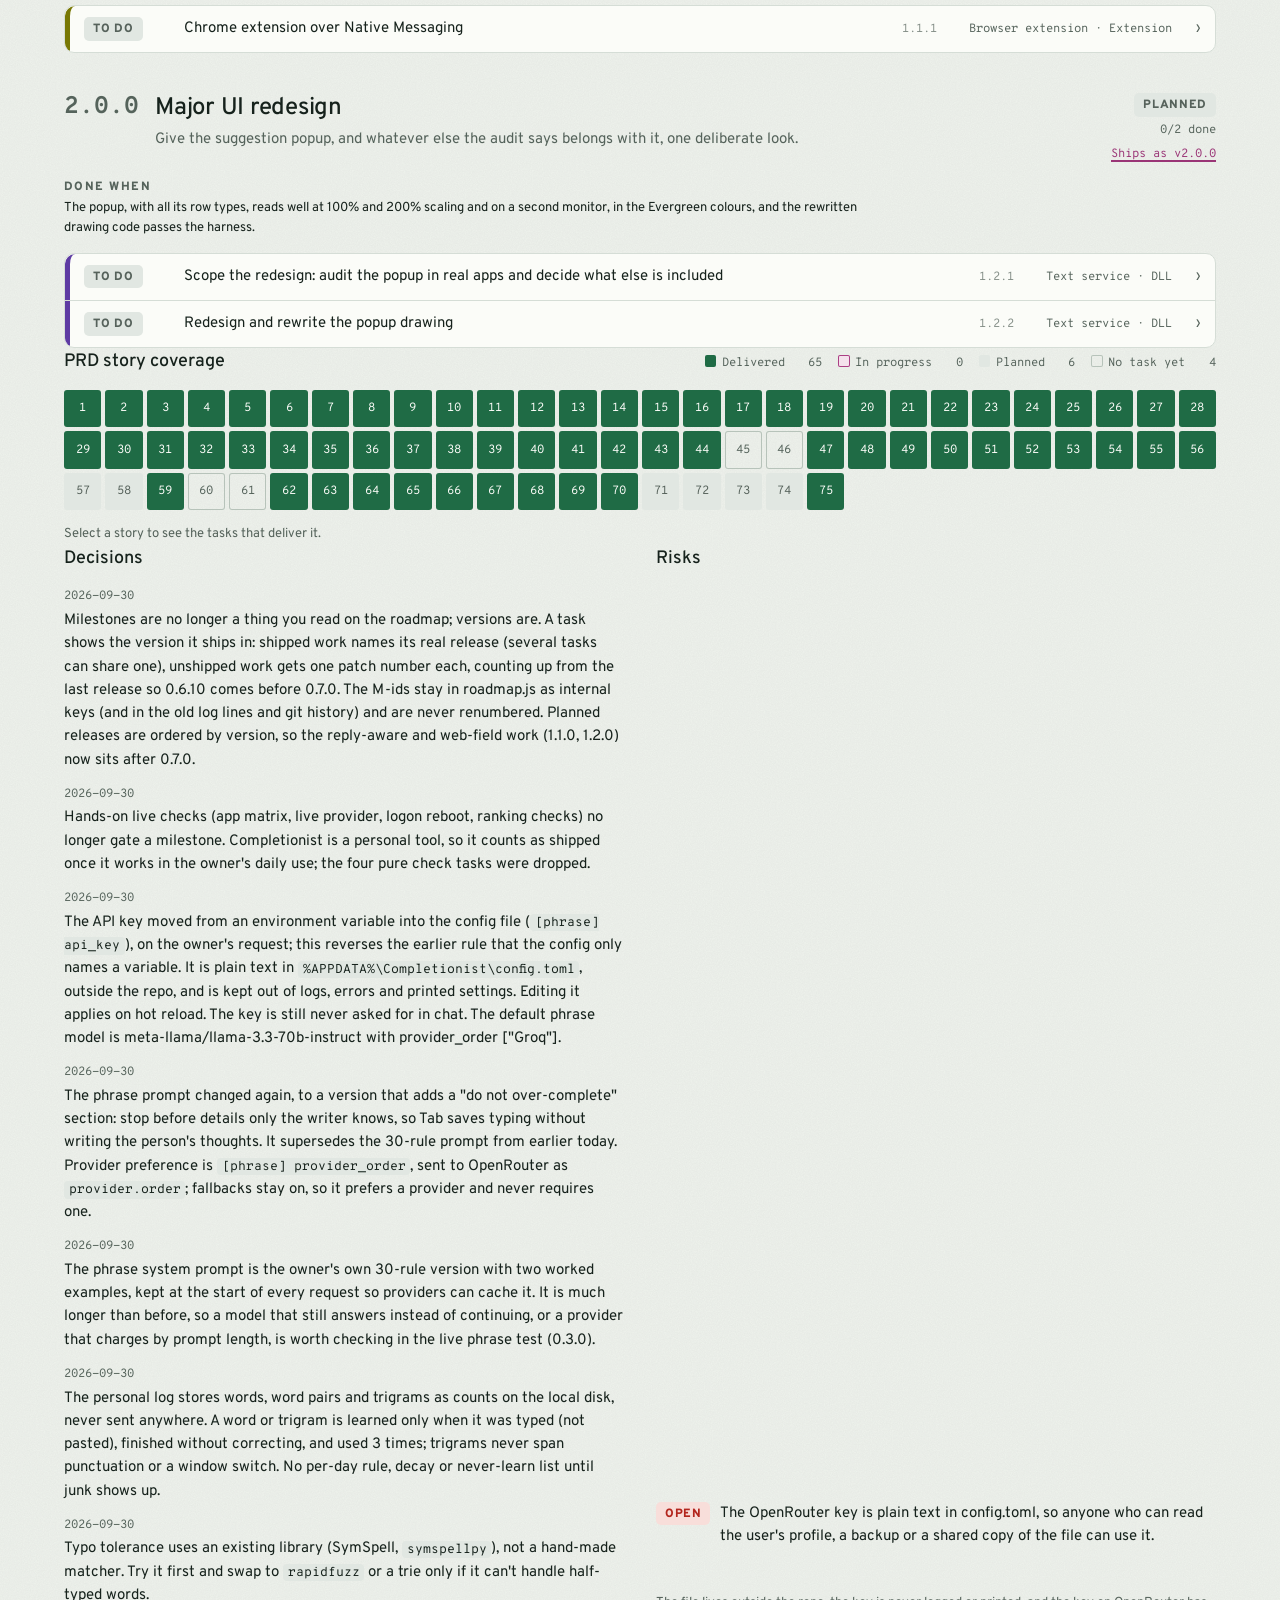
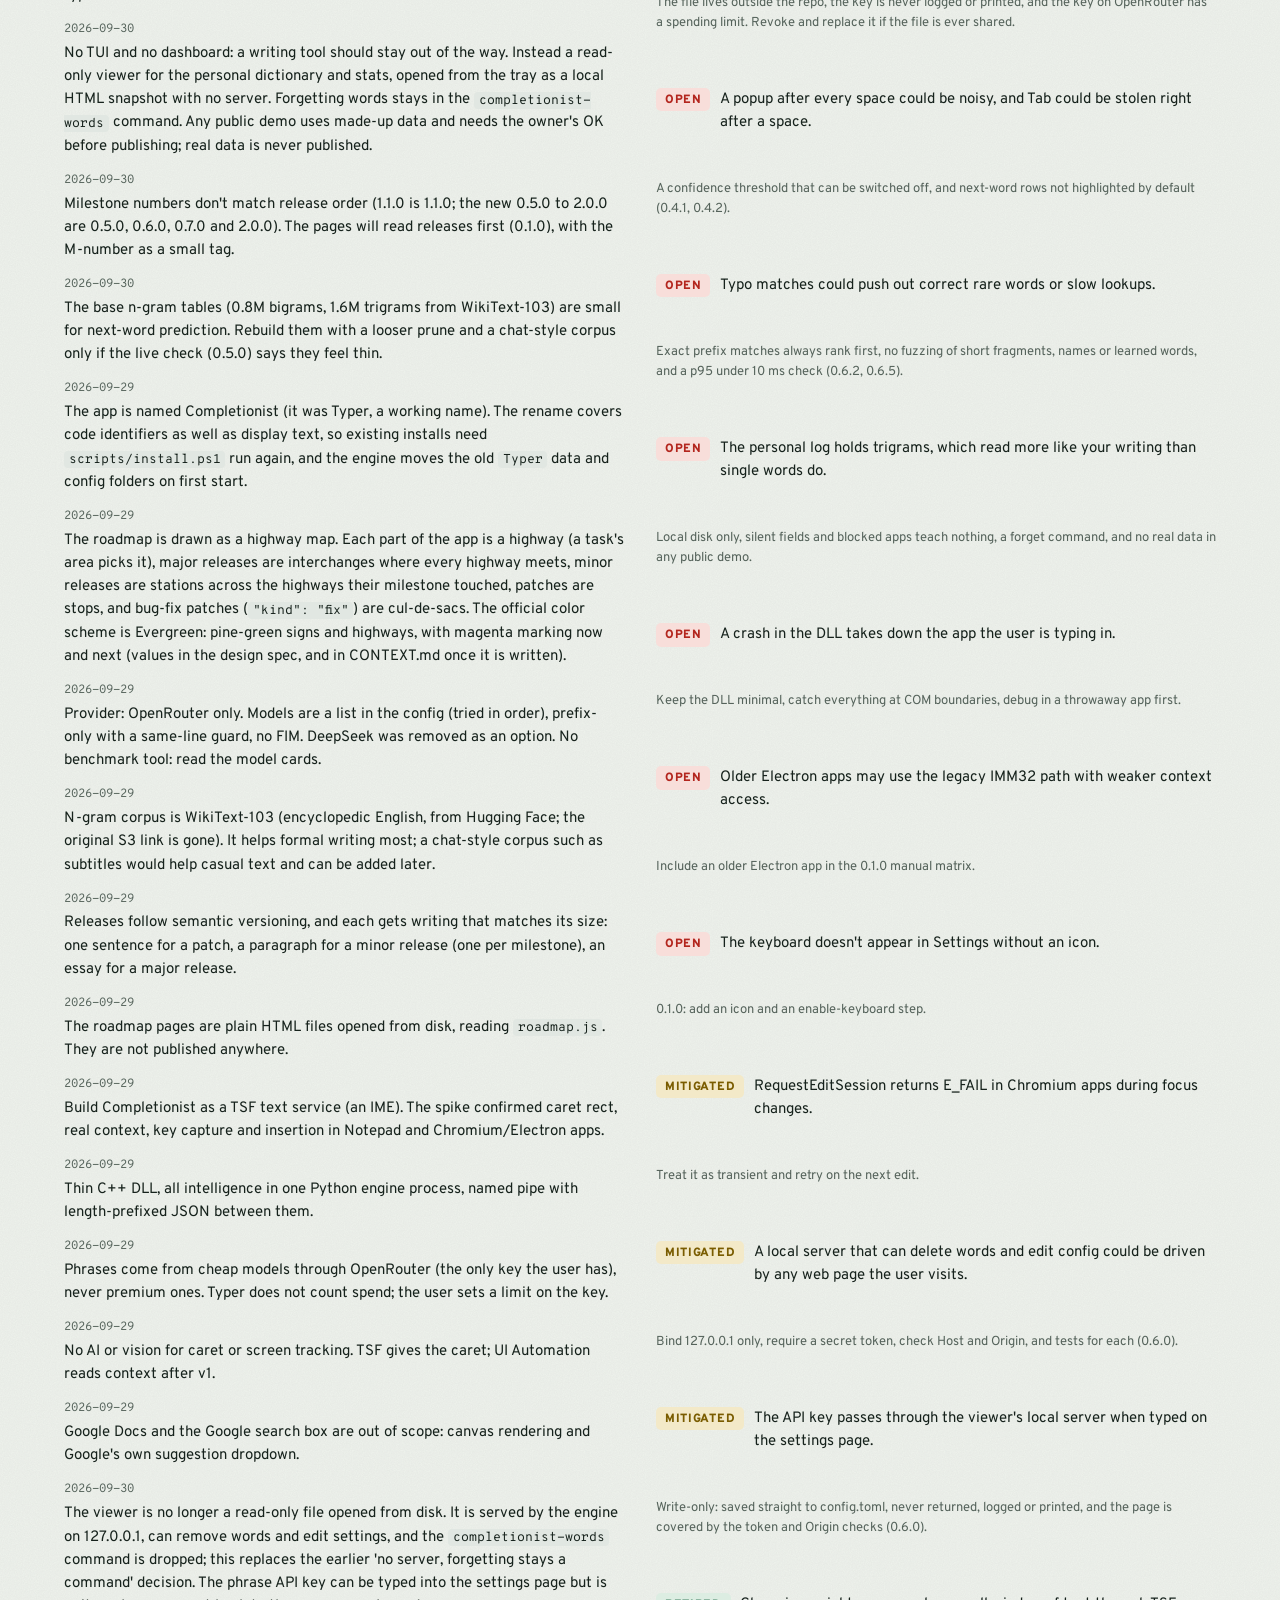
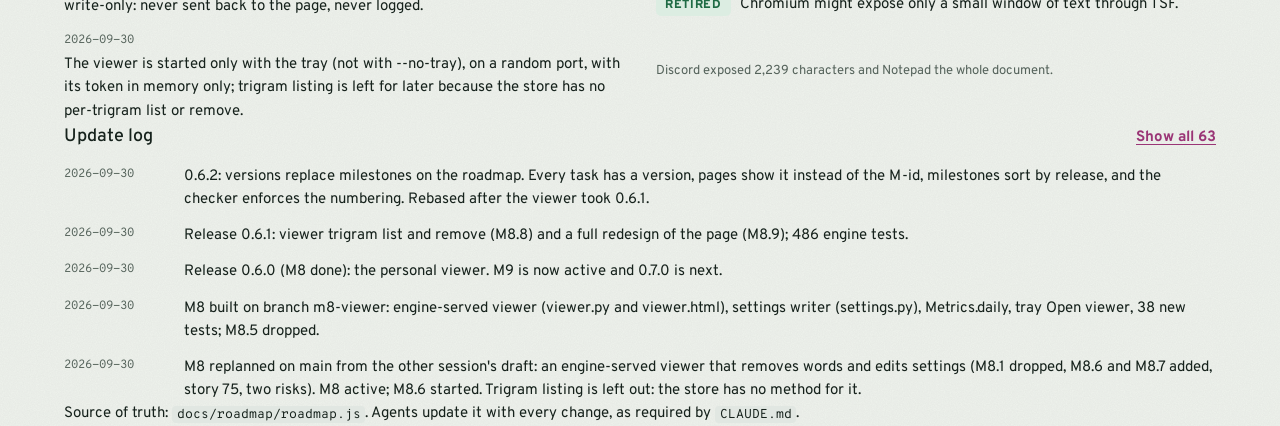
==== commit 3dfe291a: "Merge roadmap-versions: 0.6.2 Co-Authored-By: Claude Sonnet 5.5 <noreply@anthropic.com>" ====
--- a/docs/roadmap/tasks.html
+++ b/docs/roadmap/tasks.html
@@ -169,7 +169,7 @@
     </div>
   </header>
 
-  <nav class="track" id="track" aria-label="Milestones"></nav>
+  <nav class="track" id="track" aria-label="Releases"></nav>
 
   <div class="filters" role="search">
     <label class="search"><input id="q" type="search" placeholder="Search tasks, files, notes" autocomplete="off" aria-label="Search tasks"><kbd>/</kbd></label>
@@ -249,7 +249,7 @@
     const live = list.filter((t) => t.status !== "dropped");
     return { done: live.filter((t) => t.status === "done").length, total: live.length };
   };
-  // A milestone is shown as its release and name ("0.2.0 · Smarter words"); the M-id stays a small key.
+  // A group of work is shown as its release and name ("0.2.0 · Smarter words"); a task shows the version it ships in. The M-ids are internal keys and never shown.
   const msVer = (m) => { const r = releaseFor[m.id]; return r ? r.version : m.id; };
   const msName = (m) => `${msVer(m)} · ${m.title}`;
   const byRank = (a, b) => STATUS[a.status].rank - STATUS[b.status].rank;
@@ -276,7 +276,7 @@
       else if (view.status !== "all" && t.status !== view.status) return false;
     }
     if (view.q) {
-      const hay = [t.id, t.title, t.notes, (t.refs || []).join(" "), areaName(t.area), t.ms.title].join(" ").toLowerCase();
+      const hay = [t.id, t.version, t.title, t.notes, (t.refs || []).join(" "), areaName(t.area), t.ms.title].join(" ").toLowerCase();
       if (!view.q.toLowerCase().split(/\s+/).filter(Boolean).every((w) => hay.includes(w))) return false;
     }
     return true;
@@ -299,7 +299,7 @@
     if (active) for (const t of active.tasks) if (queue.length < 5 && t.status === "todo") queue.push(t);
     const rows = queue.slice(0, 5);
     $("#pop-list").innerHTML = rows.length
-      ? rows.map((t, i) => `<button type="button" class="pop-row${i === 0 ? " hl" : ""}" data-task="${esc(t.id)}"><span class="pop-id">${esc(t.id)}</span><span>${esc(t.title)}</span><span class="pop-st">${STATUS[t.status].label}</span></button>`).join("")
+      ? rows.map((t, i) => `<button type="button" class="pop-row${i === 0 ? " hl" : ""}" data-task="${esc(t.id)}"><span class="pop-id">${esc(t.version)}</span><span>${esc(t.title)}</span><span class="pop-st">${STATUS[t.status].label}</span></button>`).join("")
       : `<p class="pop-empty">Nothing queued. Add tasks with status "next".</p>`;
     if (active) {
       const ap = progress(active.tasks);
@@ -320,7 +320,7 @@
         ${m ? strip(m) : ""}
         <span class="trk-meta num">${p.done}/${p.total} tasks</span>
       </button>`;
-    $("#track").innerHTML = card("all", "All", "planned", "", `All ${data.milestones.length} milestones`, all)
+    $("#track").innerHTML = card("all", "All", "planned", "", `All ${data.milestones.length} releases`, all)
       + data.milestones.map((m) => card(m.id, msVer(m), m.status, MS_STATUS[m.status] || m.status, m.title, progress(m.tasks), m)).join("");
   }
 
@@ -354,7 +354,7 @@
     const refs = t.refs && t.refs.length ? `<div class="t-row"><span class="lbl">Where</span><span class="refs">${t.refs.map(refHtml).join("")}</span></div>` : "";
     const body = (t.notes ? `<p>${rich(t.notes)}</p>` : "") + stories + refs;
     return `<li><details class="task${t.status === "dropped" ? " is-dropped" : ""}" id="${esc(t.id)}" style="--hw:${t.hw ? RM.hwColor(t.hw.id) : 'var(--line-strong)'}"${opened.has(t.id) ? " open" : ""}>
-      <summary><span class="pill s-${esc(t.status)}">${esc(STATUS[t.status]?.label || t.status)}</span><span class="t-id">${esc(t.id)}</span><span class="t-title">${rich(t.title)}</span><span class="t-area">${esc(t.hw ? t.hw.title : "")} · ${esc(areaName(t.area))}</span><span class="chev" aria-hidden="true">›</span></summary>
+      <summary><span class="pill s-${esc(t.status)}">${esc(STATUS[t.status]?.label || t.status)}</span><span class="t-id">${esc(t.version)}</span><span class="t-title">${rich(t.title)}</span><span class="t-area">${esc(t.hw ? t.hw.title : "")} · ${esc(areaName(t.area))}</span><span class="chev" aria-hidden="true">›</span></summary>
       <div class="t-body">${body || `<p class="mit">No notes yet.</p>`}</div>
     </details></li>`;
   }
@@ -388,7 +388,7 @@
 
   function storyInfo(n) {
     const live = (byStory[n] || []).filter((t) => t.status !== "dropped");
-    const by = live.length ? " · " + live.map((t) => `${esc(t.id)} (${STATUS[t.status].label.toLowerCase()})`).join(", ") : " · no task covers it yet";
+    const by = live.length ? " · " + live.map((t) => `${esc(t.version)} (${STATUS[t.status].label.toLowerCase()})`).join(", ") : " · no task covers it yet";
     return `<strong>#${n} ${esc(data.stories[n])}</strong> · ${COVER[storyState(n)]}${by}`;
   }
 
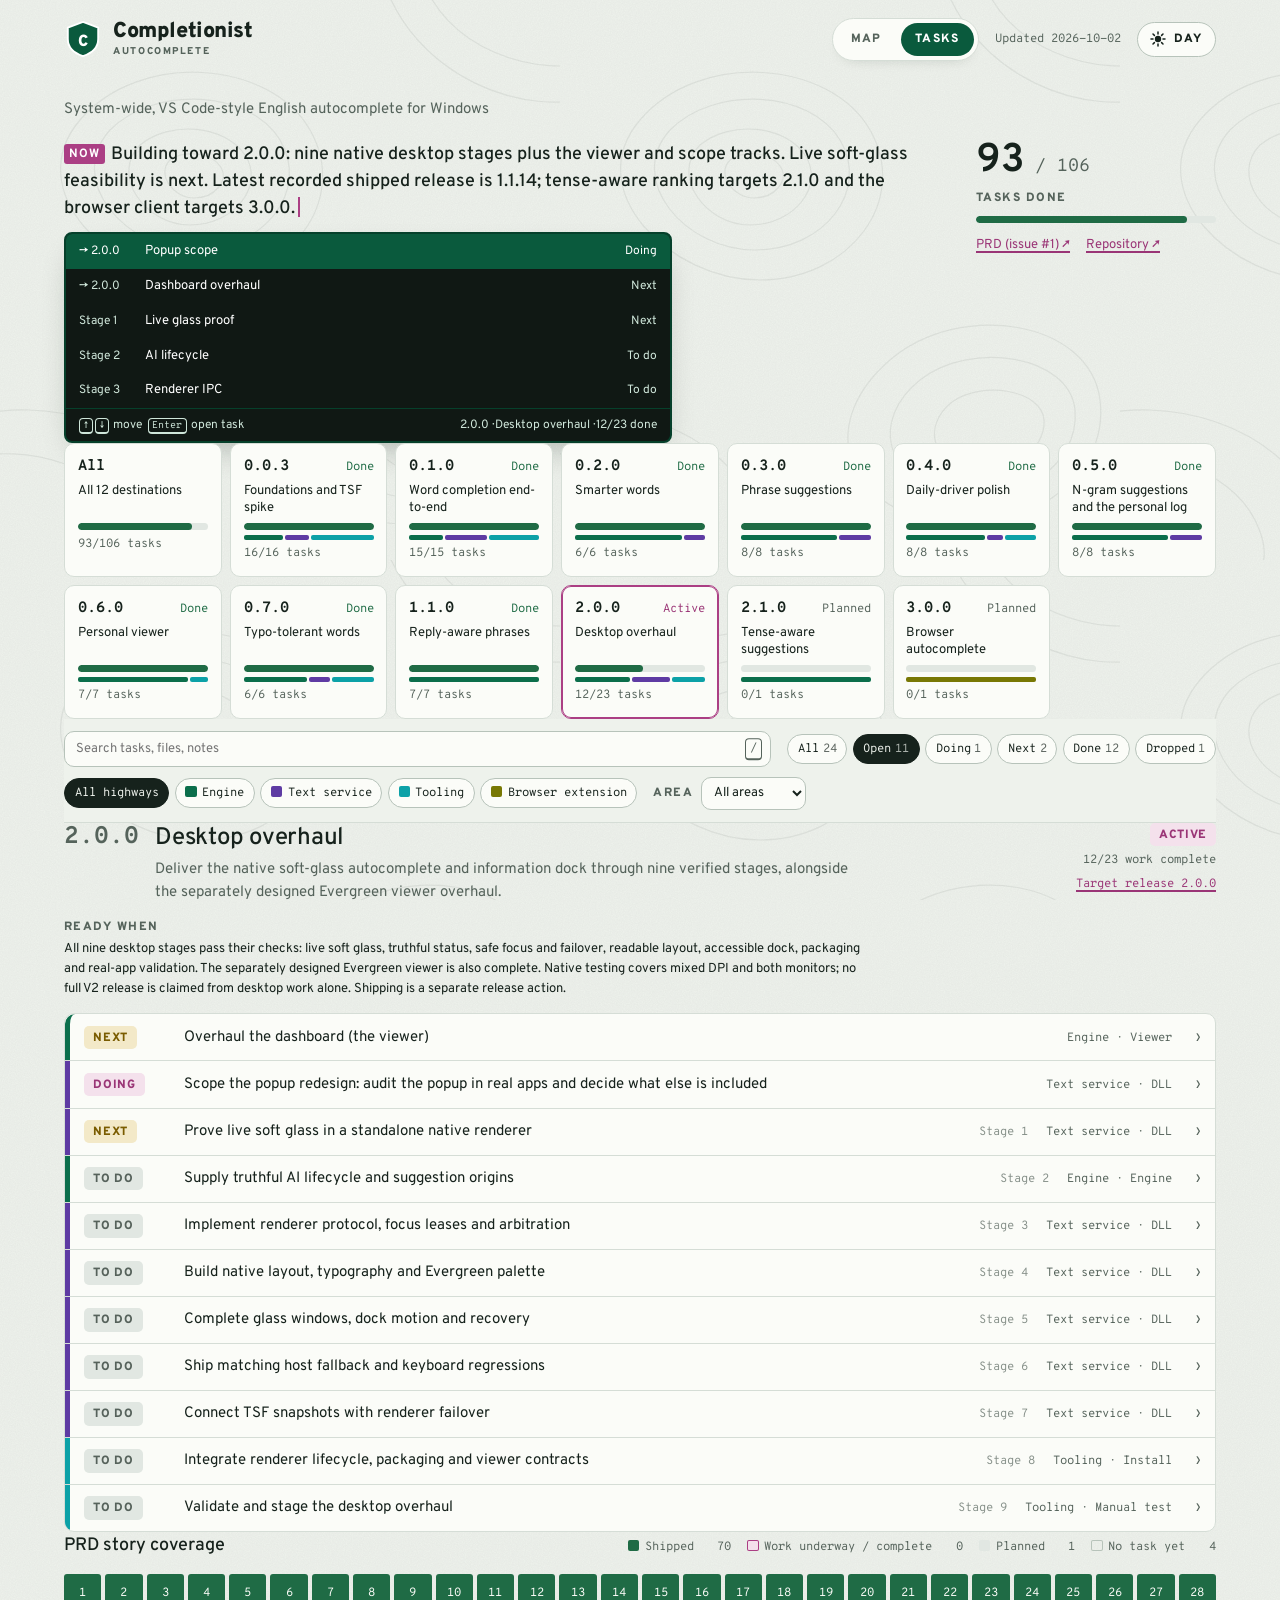
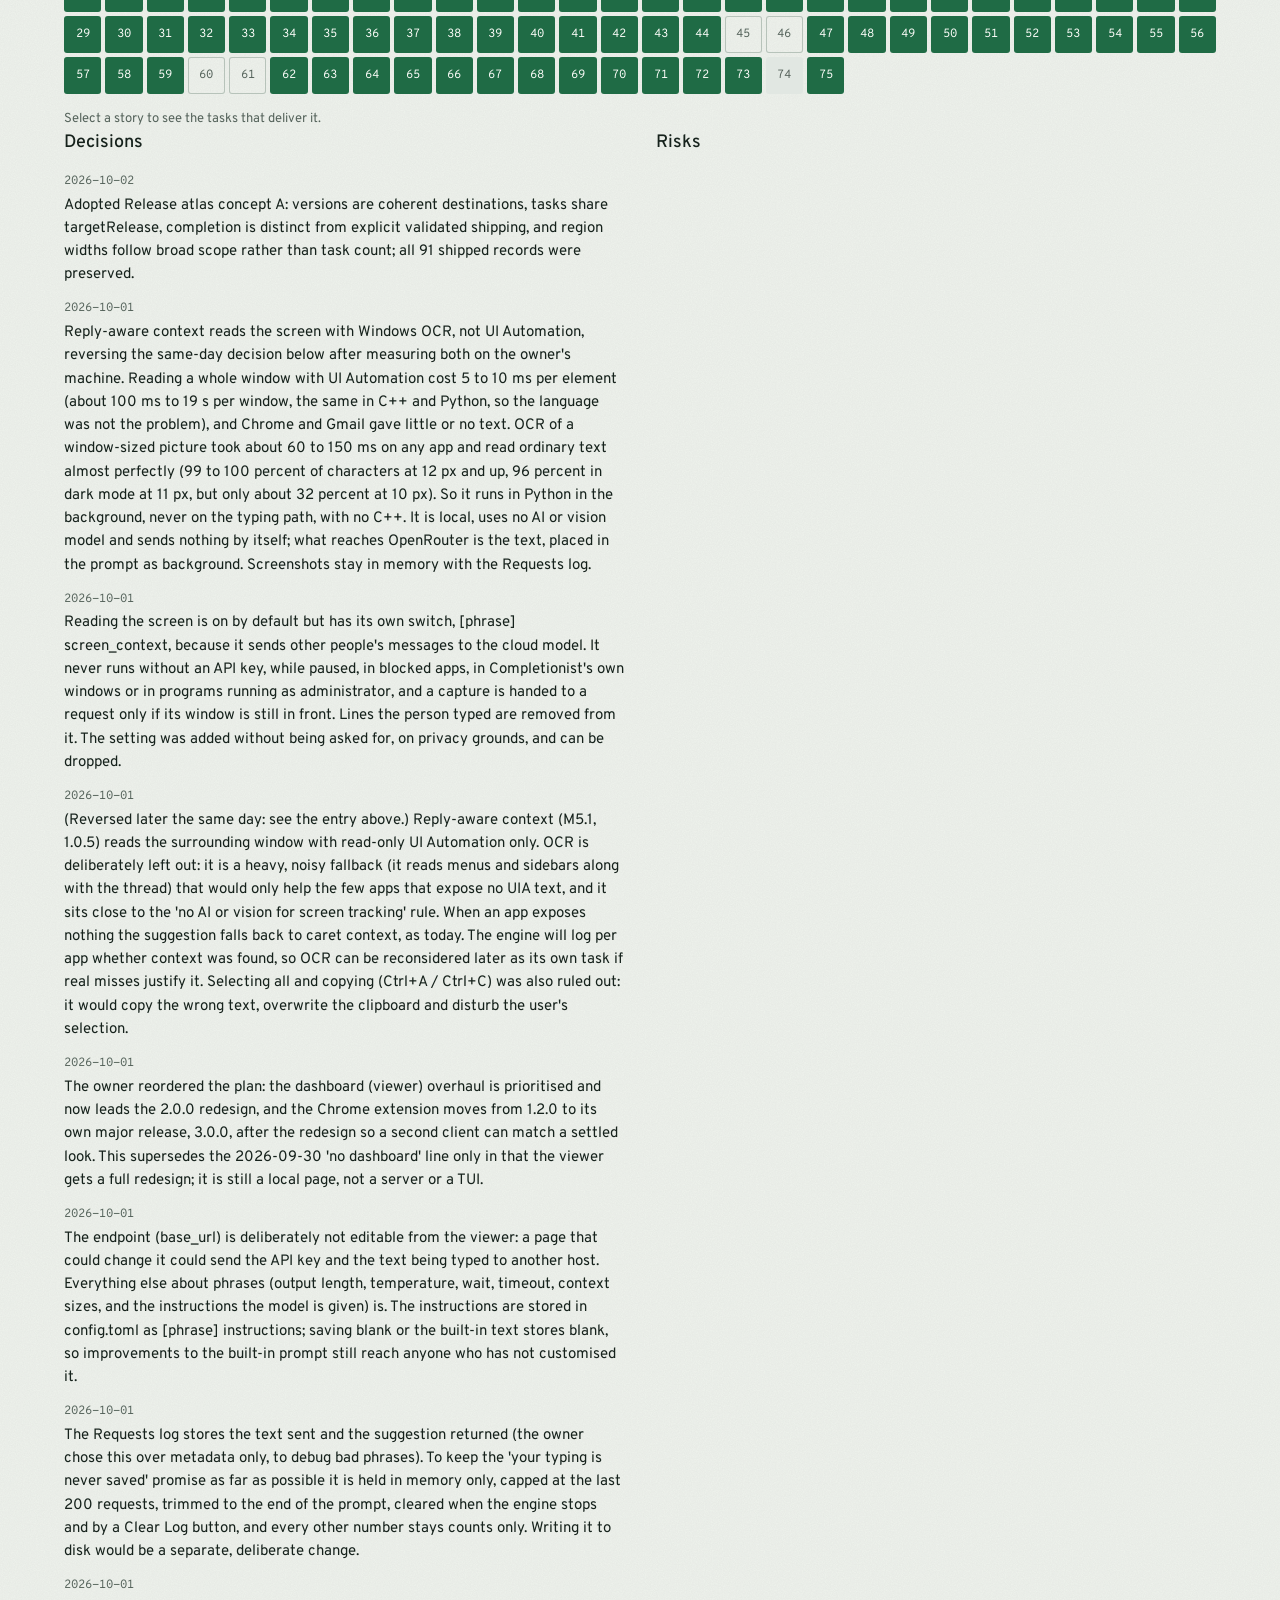
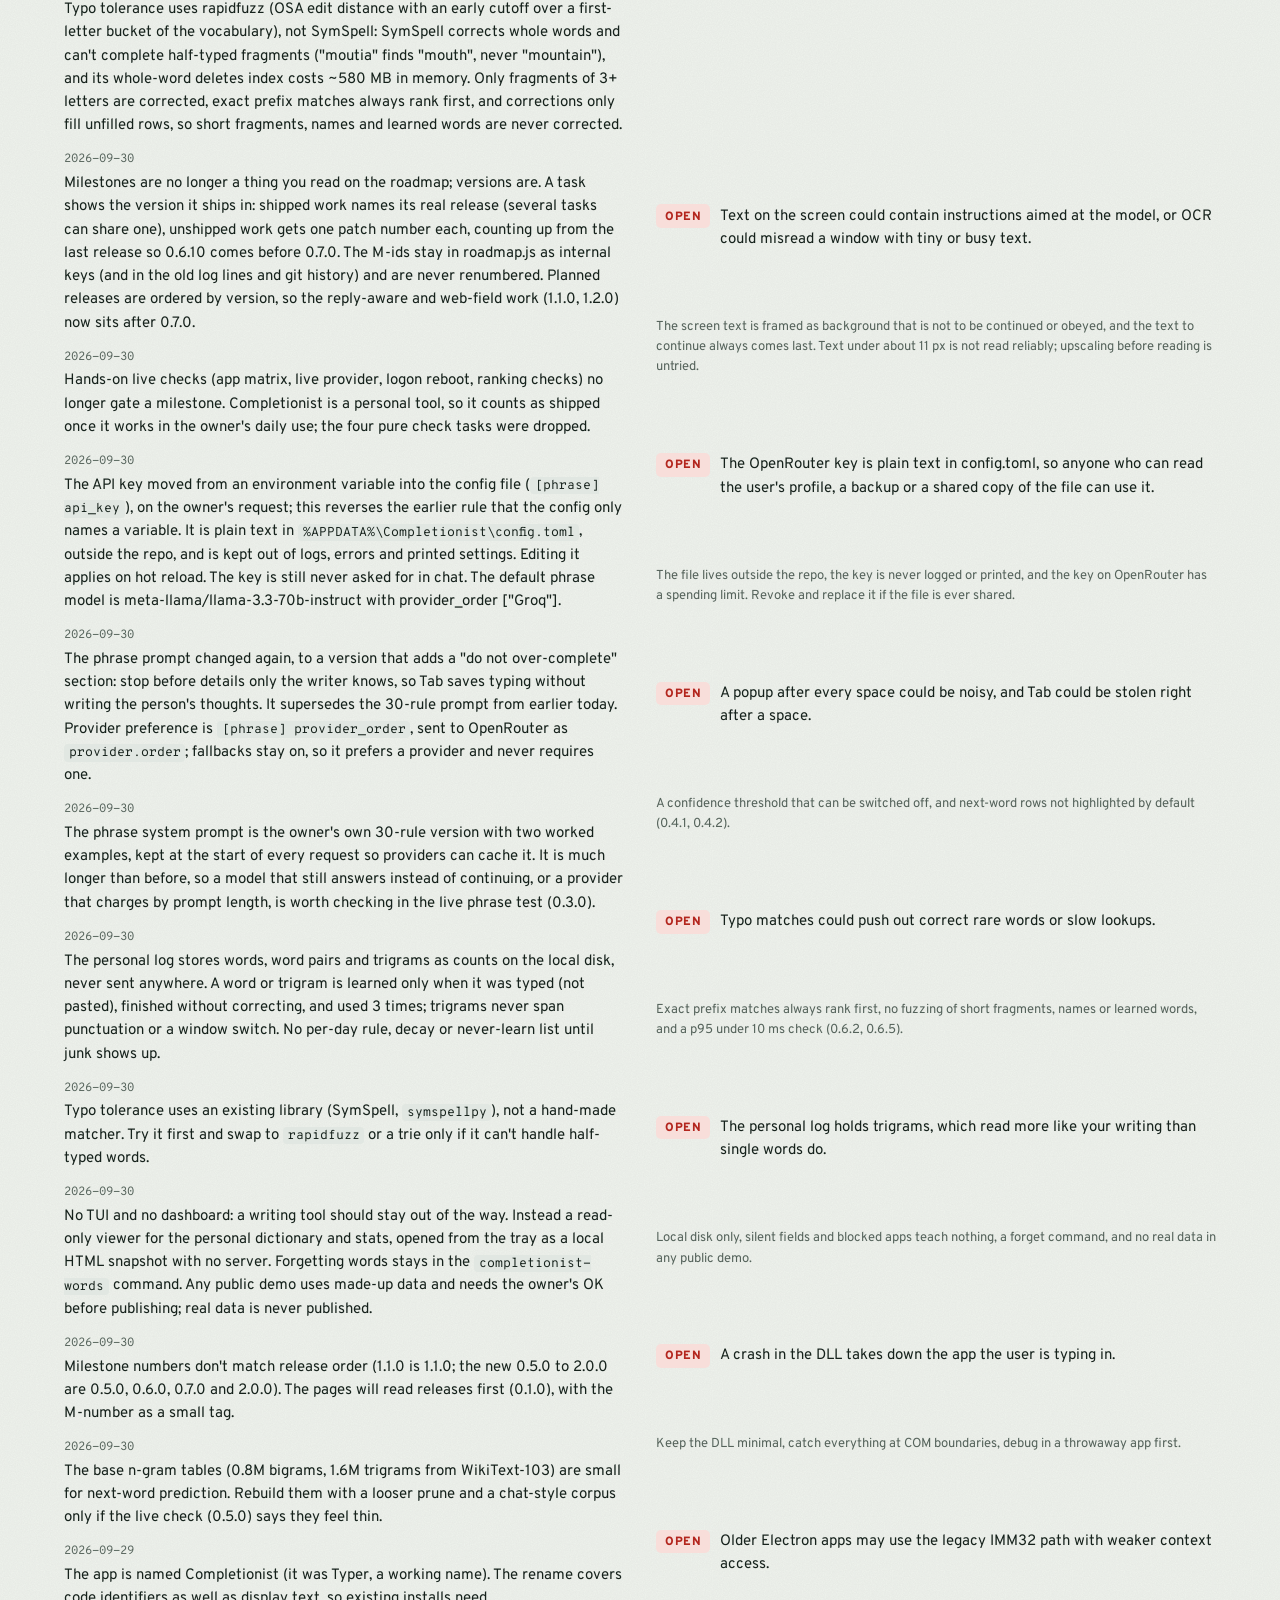
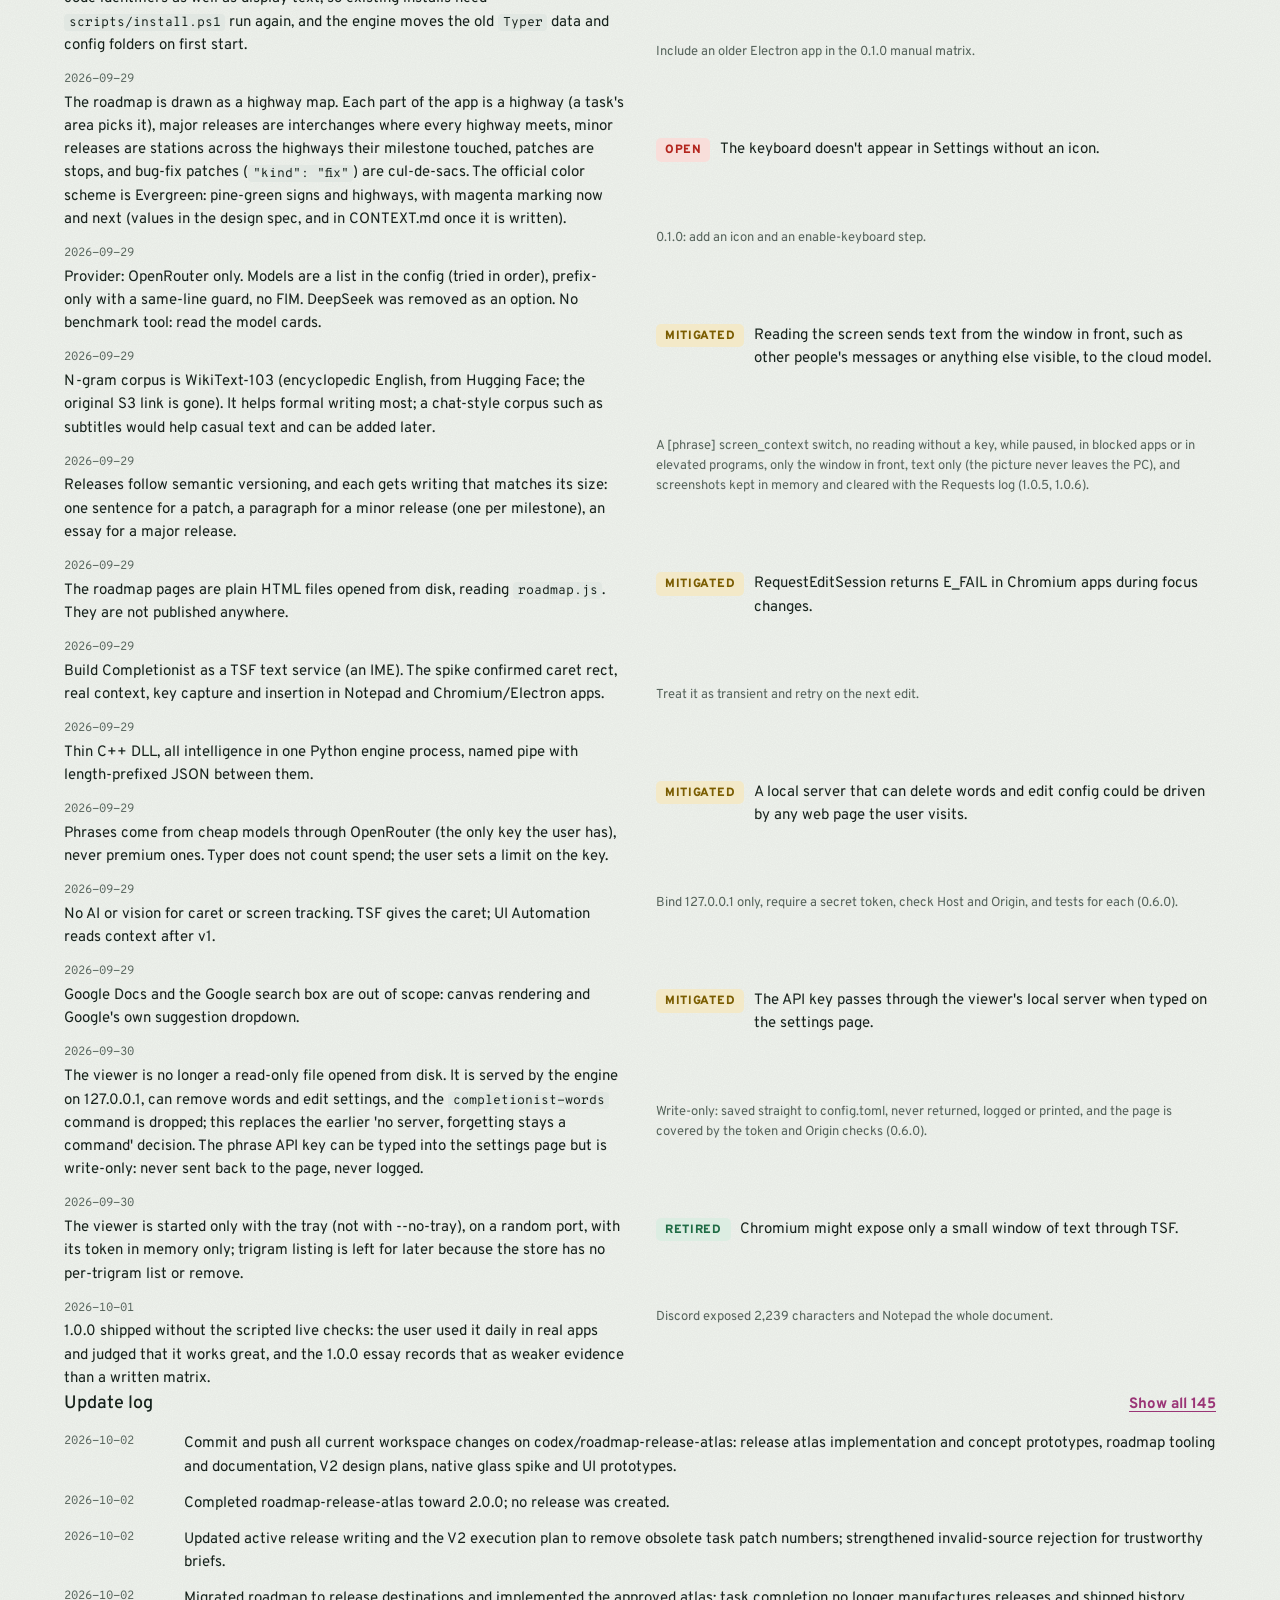
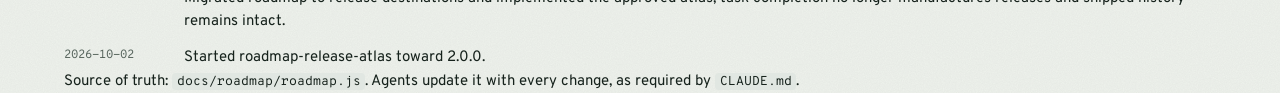
==== commit 78d3f0ae: "Redesign release roadmap and capture V2 design prototypes" ====
--- a/docs/roadmap/tasks.html
+++ b/docs/roadmap/tasks.html
@@ -203,8 +203,8 @@
   <footer>Source of truth: <code>docs/roadmap/roadmap.js</code>. Agents update it with every change, as required by <code>CLAUDE.md</code>.</footer>
 </div>
 
-<script src="roadmap.js"></script>
-<script src="common.js"></script>
+<script src="roadmap.js?schema=4"></script>
+<script src="common.js?schema=4"></script>
 <script>
 (() => {
   const STATUS = {
@@ -214,9 +214,9 @@
   const MS_STATUS = { active: "Active", done: "Done", planned: "Planned" };
   const RISK = { open: "Open", mitigated: "Mitigated", retired: "Retired" };
   const AREA = { engine: "Engine", dll: "DLL", install: "Install", test: "Manual test", bench: "Benchmark", data: "Data",
-    docs: "Docs", repo: "Repo", toolchain: "Toolchain", extension: "Extension" };
-  const COVER = { done: "Delivered", partial: "In progress", planned: "Planned", none: "No task yet" };
-  const FILTERS = [["all", "All"], ["open", "Open"], ["doing", "Doing"], ["next", "Next"], ["blocked", "Blocked"], ["done", "Done"]];
+    docs: "Docs", repo: "Repo", toolchain: "Toolchain", extension: "Extension", viewer: "Viewer" };
+  const COVER = { done: "Shipped", partial: "Work underway / complete", planned: "Planned", none: "No task yet" };
+  const FILTERS = [["all", "All"], ["open", "Open"], ["doing", "Doing"], ["next", "Next"], ["blocked", "Blocked"], ["done", "Done"], ["dropped", "Dropped"]];
   const STORE = "completionist-roadmap:view";
   const LOG_SHOWN = 5;
   const reduced = matchMedia("(prefers-reduced-motion: reduce)").matches;
@@ -226,7 +226,9 @@
   const rich = (s) => esc(s).replace(/`([^`]+)`/g, "<code>$1</code>");
   const areaName = (a) => AREA[a] || a;
 
-  const data = window.COMPLETIONIST_ROADMAP;
+  // View groups are derived from release targets; the source has no milestone containers.
+  const source = window.COMPLETIONIST_ROADMAP;
+  const data = source ? { ...source, milestones: RM.groups } : null;
   if (!data) {
     $("#tasks").innerHTML = `<div class="error"><strong>Couldn't load roadmap.js.</strong>
       <p>It must sit next to this page. If it's there, it probably has a syntax error: run <code>python scripts/check_roadmap.py</code> to find it.</p></div>`;
@@ -238,7 +240,7 @@
   let tasks = [], byStory = {};
   const releaseFor = {};
   const opened = new Set();
-  const view = { ms: "all", status: "all", area: "all", hw: "all", q: "", story: null };
+  const view = { ms: data.activeRelease || "all", status: "open", area: "all", hw: "all", q: "", story: null };
   let logAll = false;
 
   try { Object.assign(view, JSON.parse(localStorage.getItem(STORE)) || {}); } catch {}
@@ -249,7 +251,7 @@
     const live = list.filter((t) => t.status !== "dropped");
     return { done: live.filter((t) => t.status === "done").length, total: live.length };
   };
-  // A group of work is shown as its release and name ("0.2.0 · Smarter words"); a task shows the version it ships in. The M-ids are internal keys and never shown.
+  // Release and task names are visible; stable task IDs exist only for links and search.
   const msVer = (m) => { const r = releaseFor[m.id]; return r ? r.version : m.id; };
   const msName = (m) => `${msVer(m)} · ${m.title}`;
   const byRank = (a, b) => STATUS[a.status].rank - STATUS[b.status].rank;
@@ -259,7 +261,7 @@
       t.ms = m; t.stories = t.stories || []; tasks.push(t);
       for (const n of t.stories) (byStory[n] ||= []).push(t);
     }
-    for (const r of data.releases || []) if (r.milestone) releaseFor[r.milestone] = r;
+    for (const r of data.releases || []) releaseFor[r.version] = r;
     if (view.ms !== "all" && !data.milestones.some((m) => m.id === view.ms)) view.ms = "all";
     if (!FILTERS.some(([k]) => k === view.status)) view.status = "all";
     if (view.area !== "all" && !tasks.some((t) => t.area === view.area)) view.area = "all";
@@ -276,7 +278,7 @@
       else if (view.status !== "all" && t.status !== view.status) return false;
     }
     if (view.q) {
-      const hay = [t.id, t.version, t.title, t.notes, (t.refs || []).join(" "), areaName(t.area), t.ms.title].join(" ").toLowerCase();
+      const hay = [t.id, t.targetRelease, t.shippedIn, t.title, t.label, t.notes, (t.refs || []).join(" "), areaName(t.area), t.ms.title].join(" ").toLowerCase();
       if (!view.q.toLowerCase().split(/\s+/).filter(Boolean).every((w) => hay.includes(w))) return false;
     }
     return true;
@@ -299,7 +301,7 @@
     if (active) for (const t of active.tasks) if (queue.length < 5 && t.status === "todo") queue.push(t);
     const rows = queue.slice(0, 5);
     $("#pop-list").innerHTML = rows.length
-      ? rows.map((t, i) => `<button type="button" class="pop-row${i === 0 ? " hl" : ""}" data-task="${esc(t.id)}"><span class="pop-id">${esc(t.version)}</span><span>${esc(t.title)}</span><span class="pop-st">${STATUS[t.status].label}</span></button>`).join("")
+      ? rows.map((t, i) => `<button type="button" class="pop-row${i === 0 ? " hl" : ""}" data-task="${esc(t.id)}"><span class="pop-id">${t.stage ? 'Stage '+t.stage : '→ '+esc(t.targetRelease)}</span><span>${esc(t.label || t.title)}</span><span class="pop-st">${STATUS[t.status].label}</span></button>`).join("")
       : `<p class="pop-empty">Nothing queued. Add tasks with status "next".</p>`;
     if (active) {
       const ap = progress(active.tasks);
@@ -320,7 +322,7 @@
         ${m ? strip(m) : ""}
         <span class="trk-meta num">${p.done}/${p.total} tasks</span>
       </button>`;
-    $("#track").innerHTML = card("all", "All", "planned", "", `All ${data.milestones.length} releases`, all)
+    $("#track").innerHTML = card("all", "All", "planned", "", `All ${data.milestones.length} destinations`, all)
       + data.milestones.map((m) => card(m.id, msVer(m), m.status, MS_STATUS[m.status] || m.status, m.title, progress(m.tasks), m)).join("");
   }
 
@@ -352,16 +354,18 @@
     const stories = t.stories.length ? `<div class="t-row"><span class="lbl">PRD stories</span><ul class="st-list">${t.stories.map((n) =>
       `<li><button type="button" class="st-link" data-story="${n}">#${n}</button> ${esc(data.stories[n] || "Unknown story")}</li>`).join("")}</ul></div>` : "";
     const refs = t.refs && t.refs.length ? `<div class="t-row"><span class="lbl">Where</span><span class="refs">${t.refs.map(refHtml).join("")}</span></div>` : "";
-    const body = (t.notes ? `<p>${rich(t.notes)}</p>` : "") + stories + refs;
+    const total = t.ms.tasks.filter(x => x.stage).reduce((n,x) => Math.max(n,x.stage),0);
+    const shipping = `<p class="meta">Target ${esc(t.targetRelease)}${t.stage ? ' · Stage '+t.stage+'/'+total : ''}${t.shippedIn ? ' · Shipped in '+esc(t.shippedIn) : t.status === 'done' ? ' · Complete, not yet shipped' : ''}</p>`;
+    const body = shipping + (t.notes ? `<p>${rich(t.notes)}</p>` : "") + stories + refs;
     return `<li><details class="task${t.status === "dropped" ? " is-dropped" : ""}" id="${esc(t.id)}" style="--hw:${t.hw ? RM.hwColor(t.hw.id) : 'var(--line-strong)'}"${opened.has(t.id) ? " open" : ""}>
-      <summary><span class="pill s-${esc(t.status)}">${esc(STATUS[t.status]?.label || t.status)}</span><span class="t-id">${esc(t.version)}</span><span class="t-title">${rich(t.title)}</span><span class="t-area">${esc(t.hw ? t.hw.title : "")} · ${esc(areaName(t.area))}</span><span class="chev" aria-hidden="true">›</span></summary>
+      <summary><span class="pill s-${esc(t.status)}">${esc(STATUS[t.status]?.label || t.status)}</span><span class="t-id">${t.stage ? 'Stage '+t.stage : ''}</span><span class="t-title">${rich(t.title)}</span><span class="t-area">${esc(t.hw ? t.hw.title : "")} · ${esc(areaName(t.area))}</span><span class="chev" aria-hidden="true">›</span></summary>
       <div class="t-body">${body || `<p class="mit">No notes yet.</p>`}</div>
     </details></li>`;
   }
 
   function renderTasks() {
     const html = data.milestones.map((m) => {
-      const list = m.tasks.filter((t) => matches(t)).sort(byRank);
+      const list = m.tasks.filter((t) => matches(t));
       if (!list.length) return "";
       const p = progress(m.tasks);
       const rel = releaseFor[m.id];
@@ -369,9 +373,9 @@
         <header class="ms-head">
           <span class="ms-id">${esc(msVer(m))}</span>
           <div><h2 id="h-${esc(m.id)}">${esc(m.title)}</h2><p class="goal">${rich(m.goal)}</p></div>
-          <div class="ms-side"><span class="pill m-${esc(m.status)}">${esc(MS_STATUS[m.status] || m.status)}</span><span class="count">${p.done}/${p.total} done</span>${rel ? `<a class="ver-link" href="index.html#v${esc(rel.version)}">${rel.status === "released" ? "Shipped in" : "Ships as"} v${esc(rel.version)}</a>` : ""}</div>
+          <div class="ms-side"><span class="pill m-${esc(m.status)}">${esc(MS_STATUS[m.status] || m.status)}</span><span class="count">${p.done}/${p.total} work complete</span>${rel ? `<a class="ver-link" href="index.html#v${esc(rel.version)}">${rel.status === "released" ? "Released destination" : "Target release"} ${esc(rel.version)}</a>` : ""}</div>
         </header>
-        <p class="done-when"><span class="lbl">Done when</span><span>${rich(m.done_when)}</span></p>
+        <p class="done-when"><span class="lbl">Ready when</span><span>${rich(m.done_when)}${m.status !== 'done' ? ' Shipping is a separate release action.' : ''}</span></p>
         <ol class="tasks">${list.map(taskRow).join("")}</ol>
       </section>`;
     }).join("");
@@ -381,14 +385,14 @@
   function storyState(n) {
     const live = (byStory[n] || []).filter((t) => t.status !== "dropped");
     if (!live.length) return "none";
-    if (live.every((t) => t.status === "done")) return "done";
+    if (live.every((t) => t.status === "done" && t.shippedIn)) return "done";
     if (live.some((t) => t.status === "done" || t.status === "doing")) return "partial";
     return "planned";
   }
 
   function storyInfo(n) {
     const live = (byStory[n] || []).filter((t) => t.status !== "dropped");
-    const by = live.length ? " · " + live.map((t) => `${esc(t.version)} (${STATUS[t.status].label.toLowerCase()})`).join(", ") : " · no task covers it yet";
+    const by = live.length ? " · " + live.map((t) => `${esc(t.label || t.title)} (${STATUS[t.status].label.toLowerCase()}, ${t.shippedIn ? 'shipped '+esc(t.shippedIn) : 'target '+esc(t.targetRelease)})`).join("; ") : " · no task covers it yet";
     return `<strong>#${n} ${esc(data.stories[n])}</strong> · ${COVER[storyState(n)]}${by}`;
   }
 
